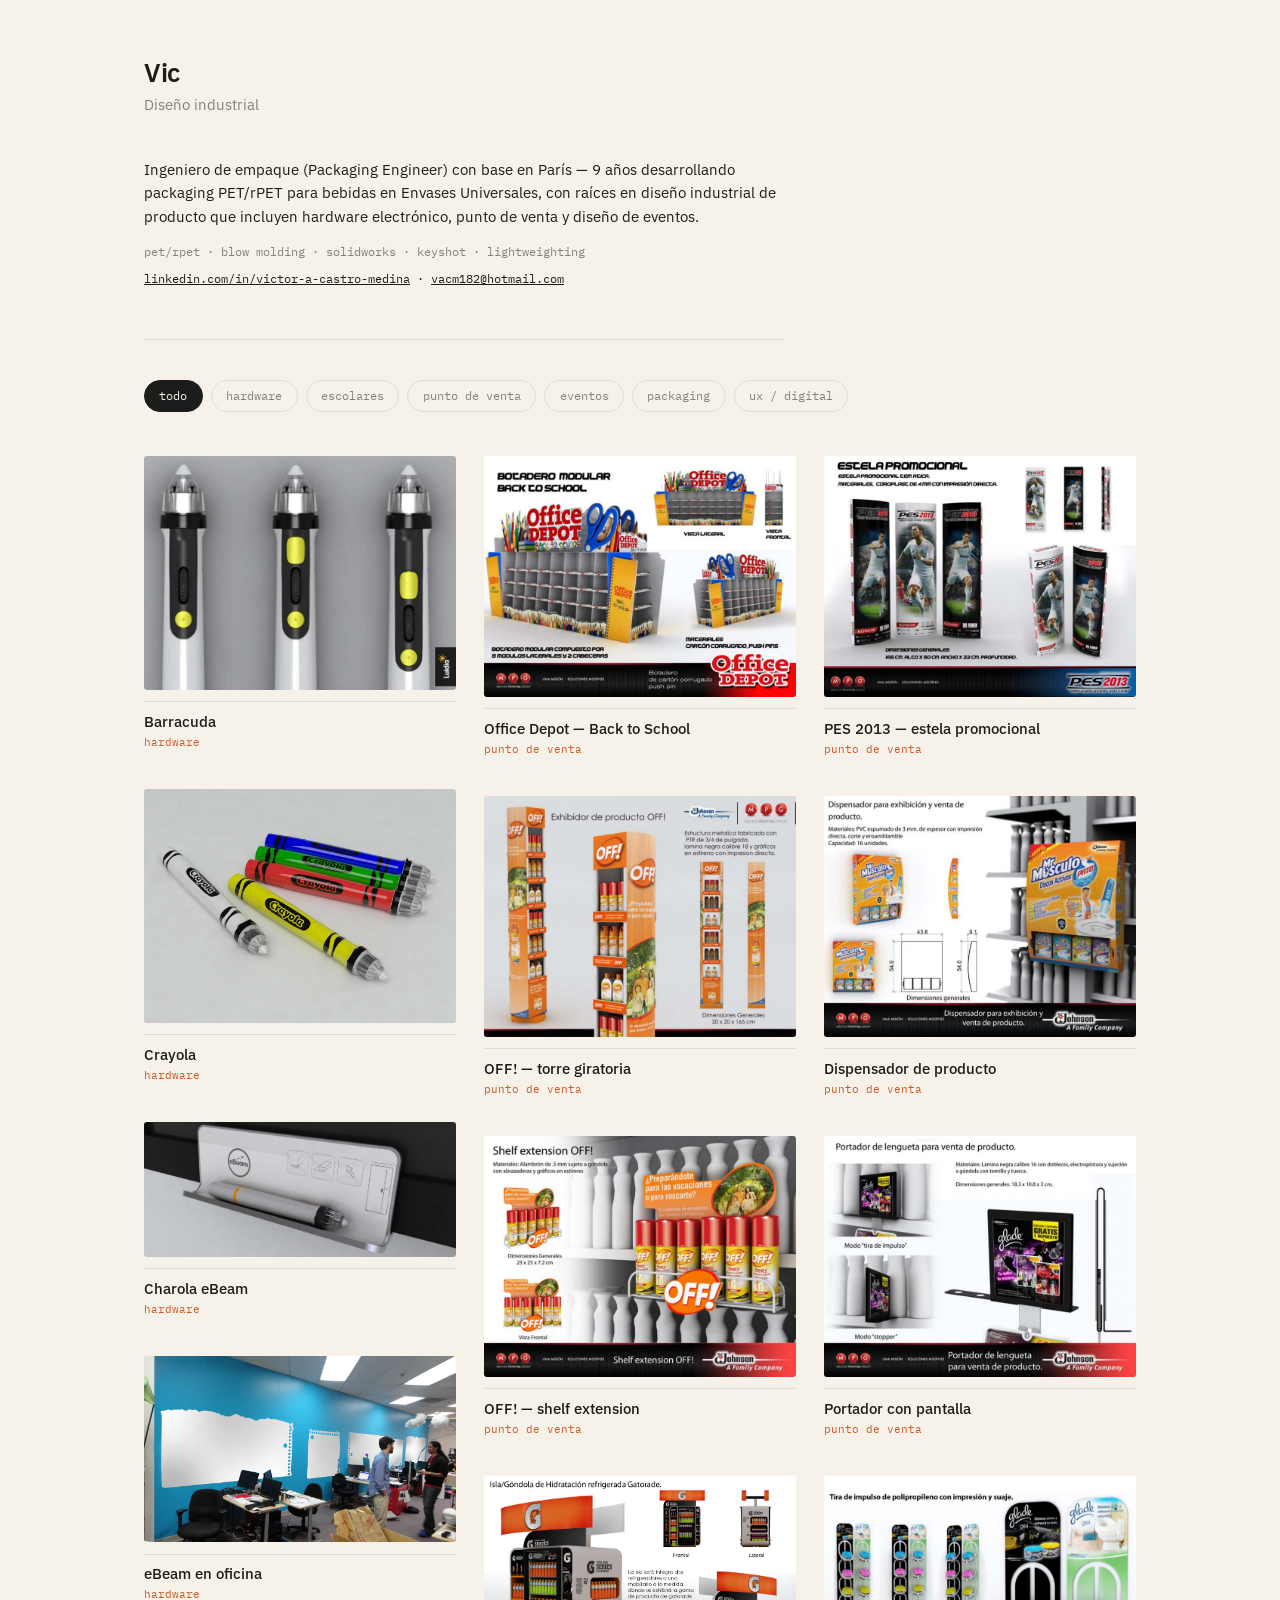
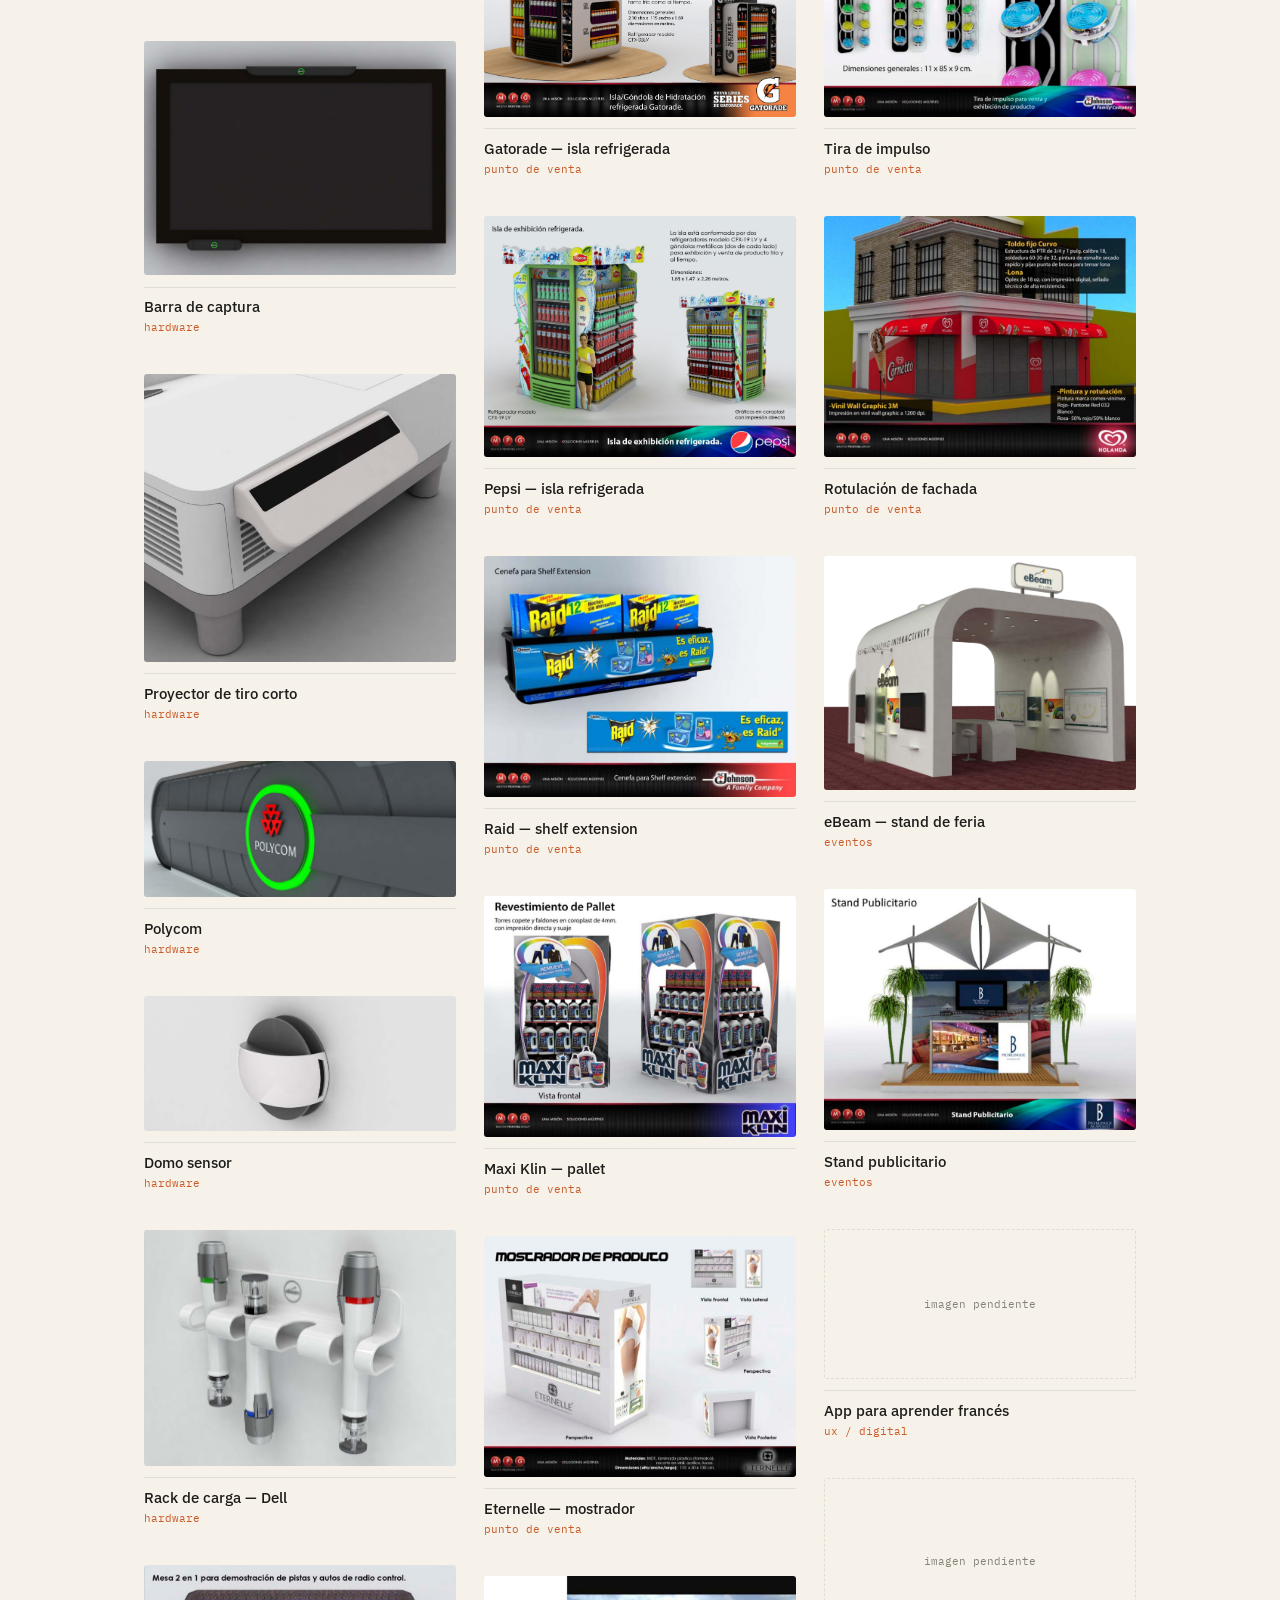
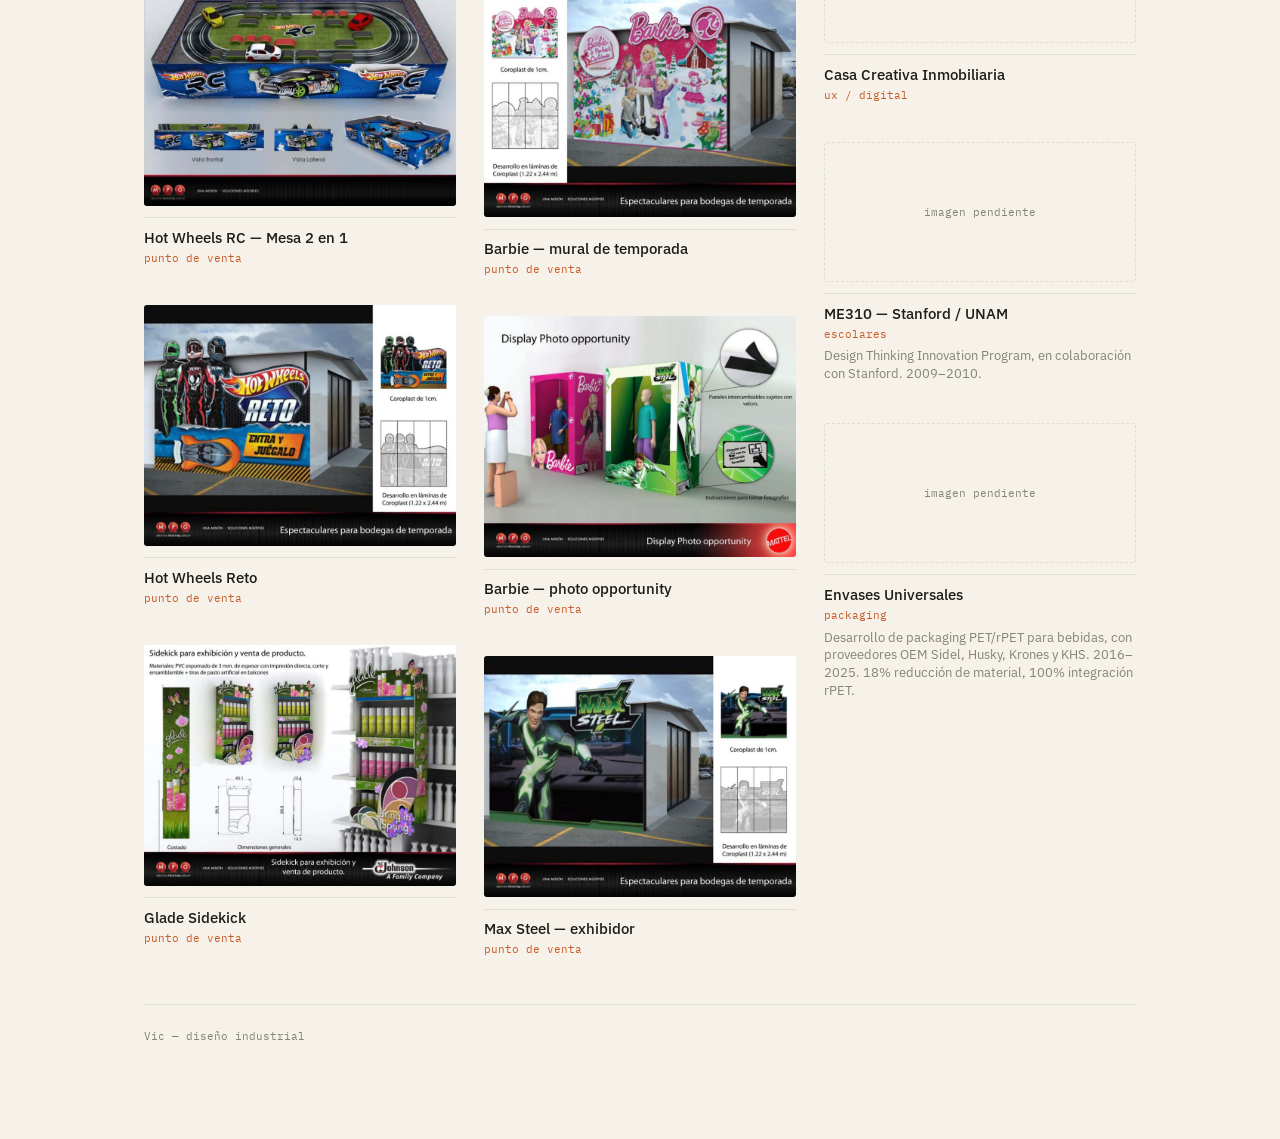
==== index.html @ 057ff0d0 "Add files via upload" ====
<!DOCTYPE html>
<html lang="es">
<head>
<meta charset="UTF-8">
<meta name="viewport" content="width=device-width, initial-scale=1.0">
<title>Vic — Diseño industrial</title>
<link rel="preconnect" href="https://fonts.googleapis.com">
<link rel="preconnect" href="https://fonts.gstatic.com" crossorigin>
<link href="https://fonts.googleapis.com/css2?family=IBM+Plex+Mono:wght@400;500&family=IBM+Plex+Sans:wght@400;500;600&display=swap" rel="stylesheet">
<style>
  :root{
    --paper:#F7F2E9;
    --ink:#1C1C1A;
    --steel:#83837A;
    --line:#DEDED4;
    --signal:#C85A28;
  }
  *{box-sizing:border-box;}
  body{
    margin:0;
    background:var(--paper);
    color:var(--ink);
    font-family:'IBM Plex Sans',-apple-system,BlinkMacSystemFont,'Segoe UI',sans-serif;
    -webkit-font-smoothing:antialiased;
  }
  .wrap{max-width:1040px;margin:0 auto;padding:3.5rem 1.5rem 6rem;}

  header{margin-bottom:2.75rem;}
  header .name{font-size:1.6rem;font-weight:600;margin:0;letter-spacing:-.01em;}
  header .role{font-size:.95rem;color:var(--steel);margin:.3rem 0 0;font-weight:400;}

  .pills{display:flex;flex-wrap:wrap;gap:.5rem;margin-bottom:2.75rem;}
  .pill{
    font-family:'IBM Plex Mono',monospace;
    font-size:.72rem;
    padding:.45rem .9rem;
    border:1px solid var(--line);
    border-radius:999px;
    background:none;
    color:var(--steel);
    cursor:pointer;
    transition:border-color .15s ease;
  }
  .pill:hover{border-color:var(--steel);}
  .pill.active{background:var(--ink);border-color:var(--ink);color:var(--paper);}

  .grid{column-count:3;column-gap:1.75rem;}
  @media (max-width:900px){.grid{column-count:2;}}
  @media (max-width:600px){.grid{column-count:1;}}

  .card{break-inside:avoid;margin-bottom:2.5rem;}
  .card img{width:100%;display:block;border-radius:3px;}

  .placeholder{
    border:1px dashed var(--line);
    border-radius:3px;
    display:flex;
    align-items:center;
    justify-content:center;
  }
  .placeholder span{font-family:'IBM Plex Mono',monospace;font-size:.68rem;color:var(--steel);}

  .caption{border-top:1px solid var(--line);margin-top:.7rem;padding-top:.55rem;}
  .caption .title{font-size:.95rem;font-weight:500;margin:0;}
  .caption .cat{font-family:'IBM Plex Mono',monospace;font-size:.68rem;color:var(--signal);margin:.25rem 0 0;}
  .caption .desc{font-size:.8rem;color:var(--steel);margin:.4rem 0 0;line-height:1.4;}

  .about{max-width:640px;margin-bottom:2.5rem;padding-bottom:2.25rem;border-bottom:1px solid var(--line);}
  .about p{font-size:.95rem;line-height:1.55;margin:0 0 .9rem;}
  .about .tags{font-family:'IBM Plex Mono',monospace;font-size:.72rem;color:var(--steel);margin:0 0 .6rem;}
  .about .contact{font-family:'IBM Plex Mono',monospace;font-size:.75rem;}
  .about .contact a{color:var(--ink);}

  .more{border:1px dashed var(--line);border-radius:3px;min-height:100px;display:flex;align-items:center;justify-content:center;}
  .more span{font-family:'IBM Plex Mono',monospace;font-size:.72rem;color:var(--steel);}

  footer{margin-top:3rem;padding-top:1.5rem;border-top:1px solid var(--line);}
  footer p{font-family:'IBM Plex Mono',monospace;font-size:.7rem;color:var(--steel);margin:0;}
  footer a{color:var(--steel);}
</style>
</head>
<body>
<div class="wrap">
  <header>
    <p class="name">Vic</p>
    <p class="role">Diseño industrial</p>
  </header>

  <div class="about">
    <p>Ingeniero de empaque (Packaging Engineer) con base en París — 9 años desarrollando packaging PET/rPET para bebidas en Envases Universales, con raíces en diseño industrial de producto que incluyen hardware electrónico, punto de venta y diseño de eventos.</p>
    <p class="tags">pet/rpet · blow molding · solidworks · keyshot · lightweighting</p>
    <p class="contact"><a href="https://www.linkedin.com/in/victor-a-castro-medina" target="_blank" rel="noopener">linkedin.com/in/victor-a-castro-medina</a> · <a href="mailto:vacm182@hotmail.com">vacm182@hotmail.com</a></p>
  </div>

  <div class="pills">
    <button class="pill active" data-cat="todo">todo</button>
    <button class="pill" data-cat="hardware">hardware</button>
    <button class="pill" data-cat="escolares">escolares</button>
    <button class="pill" data-cat="pos">punto de venta</button>
    <button class="pill" data-cat="eventos">eventos</button>
    <button class="pill" data-cat="packaging">packaging</button>
    <button class="pill" data-cat="ux">ux / digital</button>
  </div>

  <div class="grid" id="grid">
    <div class="card" data-cat="hardware">
      <img src="images/hardware-barracuda.jpg" alt="Barracuda">
      <div class="caption">
        <p class="title">Barracuda</p>
        <p class="cat">hardware</p>
      </div>
    </div>

    <div class="card" data-cat="hardware">
      <img src="images/hardware-crayola.jpg" alt="Crayola">
      <div class="caption">
        <p class="title">Crayola</p>
        <p class="cat">hardware</p>
      </div>
    </div>

    <div class="card" data-cat="hardware">
      <img src="images/hardware-tray.jpg" alt="Charola eBeam">
      <div class="caption">
        <p class="title">Charola eBeam</p>
        <p class="cat">hardware</p>
      </div>
    </div>

    <div class="card" data-cat="hardware">
      <img src="images/hardware-office-context.jpg" alt="eBeam en oficina">
      <div class="caption">
        <p class="title">eBeam en oficina</p>
        <p class="cat">hardware</p>
      </div>
    </div>

    <div class="card" data-cat="hardware">
      <img src="images/hardware-capture-bar.jpg" alt="Barra de captura">
      <div class="caption">
        <p class="title">Barra de captura</p>
        <p class="cat">hardware</p>
      </div>
    </div>

    <div class="card" data-cat="hardware">
      <img src="images/hardware-projector.jpg" alt="Proyector de tiro corto">
      <div class="caption">
        <p class="title">Proyector de tiro corto</p>
        <p class="cat">hardware</p>
      </div>
    </div>

    <div class="card" data-cat="hardware">
      <img src="images/hardware-polycom.jpg" alt="Polycom">
      <div class="caption">
        <p class="title">Polycom</p>
        <p class="cat">hardware</p>
      </div>
    </div>

    <div class="card" data-cat="hardware">
      <img src="images/hardware-dome.jpg" alt="Domo sensor">
      <div class="caption">
        <p class="title">Domo sensor</p>
        <p class="cat">hardware</p>
      </div>
    </div>

    <div class="card" data-cat="hardware">
      <img src="images/hardware-dell-rack.jpg" alt="Rack de carga — Dell">
      <div class="caption">
        <p class="title">Rack de carga — Dell</p>
        <p class="cat">hardware</p>
      </div>
    </div>

    <div class="card" data-cat="pos">
      <img src="images/pos-hotwheels.jpg" alt="Hot Wheels RC — Mesa 2 en 1">
      <div class="caption">
        <p class="title">Hot Wheels RC — Mesa 2 en 1</p>
        <p class="cat">punto de venta</p>
      </div>
    </div>

    <div class="card" data-cat="pos">
      <img src="images/pos-hotwheels-reto.jpg" alt="Hot Wheels Reto">
      <div class="caption">
        <p class="title">Hot Wheels Reto</p>
        <p class="cat">punto de venta</p>
      </div>
    </div>

    <div class="card" data-cat="pos">
      <img src="images/pos-glade.jpg" alt="Glade Sidekick">
      <div class="caption">
        <p class="title">Glade Sidekick</p>
        <p class="cat">punto de venta</p>
      </div>
    </div>

    <div class="card" data-cat="pos">
      <img src="images/pos-officedepot.jpg" alt="Office Depot — Back to School">
      <div class="caption">
        <p class="title">Office Depot — Back to School</p>
        <p class="cat">punto de venta</p>
      </div>
    </div>

    <div class="card" data-cat="pos">
      <img src="images/pos-off.jpg" alt="OFF! — torre giratoria">
      <div class="caption">
        <p class="title">OFF! — torre giratoria</p>
        <p class="cat">punto de venta</p>
      </div>
    </div>

    <div class="card" data-cat="pos">
      <img src="images/pos-off-shelf.jpg" alt="OFF! — shelf extension">
      <div class="caption">
        <p class="title">OFF! — shelf extension</p>
        <p class="cat">punto de venta</p>
      </div>
    </div>

    <div class="card" data-cat="pos">
      <img src="images/pos-gatorade.jpg" alt="Gatorade — isla refrigerada">
      <div class="caption">
        <p class="title">Gatorade — isla refrigerada</p>
        <p class="cat">punto de venta</p>
      </div>
    </div>

    <div class="card" data-cat="pos">
      <img src="images/pos-pepsi.jpg" alt="Pepsi — isla refrigerada">
      <div class="caption">
        <p class="title">Pepsi — isla refrigerada</p>
        <p class="cat">punto de venta</p>
      </div>
    </div>

    <div class="card" data-cat="pos">
      <img src="images/pos-raid.jpg" alt="Raid — shelf extension">
      <div class="caption">
        <p class="title">Raid — shelf extension</p>
        <p class="cat">punto de venta</p>
      </div>
    </div>

    <div class="card" data-cat="pos">
      <img src="images/pos-maxiklin.jpg" alt="Maxi Klin — pallet">
      <div class="caption">
        <p class="title">Maxi Klin — pallet</p>
        <p class="cat">punto de venta</p>
      </div>
    </div>

    <div class="card" data-cat="pos">
      <img src="images/pos-eternelle.jpg" alt="Eternelle — mostrador">
      <div class="caption">
        <p class="title">Eternelle — mostrador</p>
        <p class="cat">punto de venta</p>
      </div>
    </div>

    <div class="card" data-cat="pos">
      <img src="images/pos-barbie-mural.jpg" alt="Barbie — mural de temporada">
      <div class="caption">
        <p class="title">Barbie — mural de temporada</p>
        <p class="cat">punto de venta</p>
      </div>
    </div>

    <div class="card" data-cat="pos">
      <img src="images/pos-barbie-photo.jpg" alt="Barbie — photo opportunity">
      <div class="caption">
        <p class="title">Barbie — photo opportunity</p>
        <p class="cat">punto de venta</p>
      </div>
    </div>

    <div class="card" data-cat="pos">
      <img src="images/pos-maxsteel.jpg" alt="Max Steel — exhibidor">
      <div class="caption">
        <p class="title">Max Steel — exhibidor</p>
        <p class="cat">punto de venta</p>
      </div>
    </div>

    <div class="card" data-cat="pos">
      <img src="images/pos-pes2013.jpg" alt="PES 2013 — estela promocional">
      <div class="caption">
        <p class="title">PES 2013 — estela promocional</p>
        <p class="cat">punto de venta</p>
      </div>
    </div>

    <div class="card" data-cat="pos">
      <img src="images/pos-dispensador.jpg" alt="Dispensador de producto">
      <div class="caption">
        <p class="title">Dispensador de producto</p>
        <p class="cat">punto de venta</p>
      </div>
    </div>

    <div class="card" data-cat="pos">
      <img src="images/pos-tablet.jpg" alt="Portador con pantalla">
      <div class="caption">
        <p class="title">Portador con pantalla</p>
        <p class="cat">punto de venta</p>
      </div>
    </div>

    <div class="card" data-cat="pos">
      <img src="images/pos-impulso.jpg" alt="Tira de impulso">
      <div class="caption">
        <p class="title">Tira de impulso</p>
        <p class="cat">punto de venta</p>
      </div>
    </div>

    <div class="card" data-cat="pos">
      <img src="images/pos-storefront.jpg" alt="Rotulación de fachada">
      <div class="caption">
        <p class="title">Rotulación de fachada</p>
        <p class="cat">punto de venta</p>
      </div>
    </div>

    <div class="card" data-cat="eventos">
      <img src="images/eventos-ebeam.jpg" alt="eBeam — stand de feria">
      <div class="caption">
        <p class="title">eBeam — stand de feria</p>
        <p class="cat">eventos</p>
      </div>
    </div>

    <div class="card" data-cat="eventos">
      <img src="images/eventos-standpublicitario.jpg" alt="Stand publicitario">
      <div class="caption">
        <p class="title">Stand publicitario</p>
        <p class="cat">eventos</p>
      </div>
    </div>
    <div class="card" data-cat="ux">
      <div class="placeholder" style="min-height:150px;"><span>imagen pendiente</span></div>
      <div class="caption">
        <p class="title">App para aprender francés</p>
        <p class="cat">ux / digital</p>
      </div>
    </div>

    <div class="card" data-cat="ux">
      <div class="placeholder" style="min-height:165px;"><span>imagen pendiente</span></div>
      <div class="caption">
        <p class="title">Casa Creativa Inmobiliaria</p>
        <p class="cat">ux / digital</p>
      </div>
    </div>

    <div class="card" data-cat="escolares">
      <div class="placeholder" style="min-height:140px;"><span>imagen pendiente</span></div>
      <div class="caption">
        <p class="title">ME310 — Stanford / UNAM</p>
        <p class="cat">escolares</p>
        <p class="desc">Design Thinking Innovation Program, en colaboración con Stanford. 2009–2010.</p>
      </div>
    </div>

    <div class="card" data-cat="packaging">
      <div class="placeholder" style="min-height:140px;"><span>imagen pendiente</span></div>
      <div class="caption">
        <p class="title">Envases Universales</p>
        <p class="cat">packaging</p>
        <p class="desc">Desarrollo de packaging PET/rPET para bebidas, con proveedores OEM Sidel, Husky, Krones y KHS. 2016–2025. 18% reducción de material, 100% integración rPET.</p>
      </div>
    </div>

  </div>

  <footer>
    <p>Vic — diseño industrial</p>
  </footer>
</div>

<script>
document.querySelectorAll('.pill').forEach(function(p){
  p.addEventListener('click', function(){
    document.querySelectorAll('.pill').forEach(function(x){x.classList.remove('active');});
    p.classList.add('active');
    var cat = p.getAttribute('data-cat');
    document.querySelectorAll('.card').forEach(function(c){
      c.style.display = (cat === 'todo' || c.getAttribute('data-cat') === cat) ? '' : 'none';
    });
  });
});
</script>
</body>
</html>
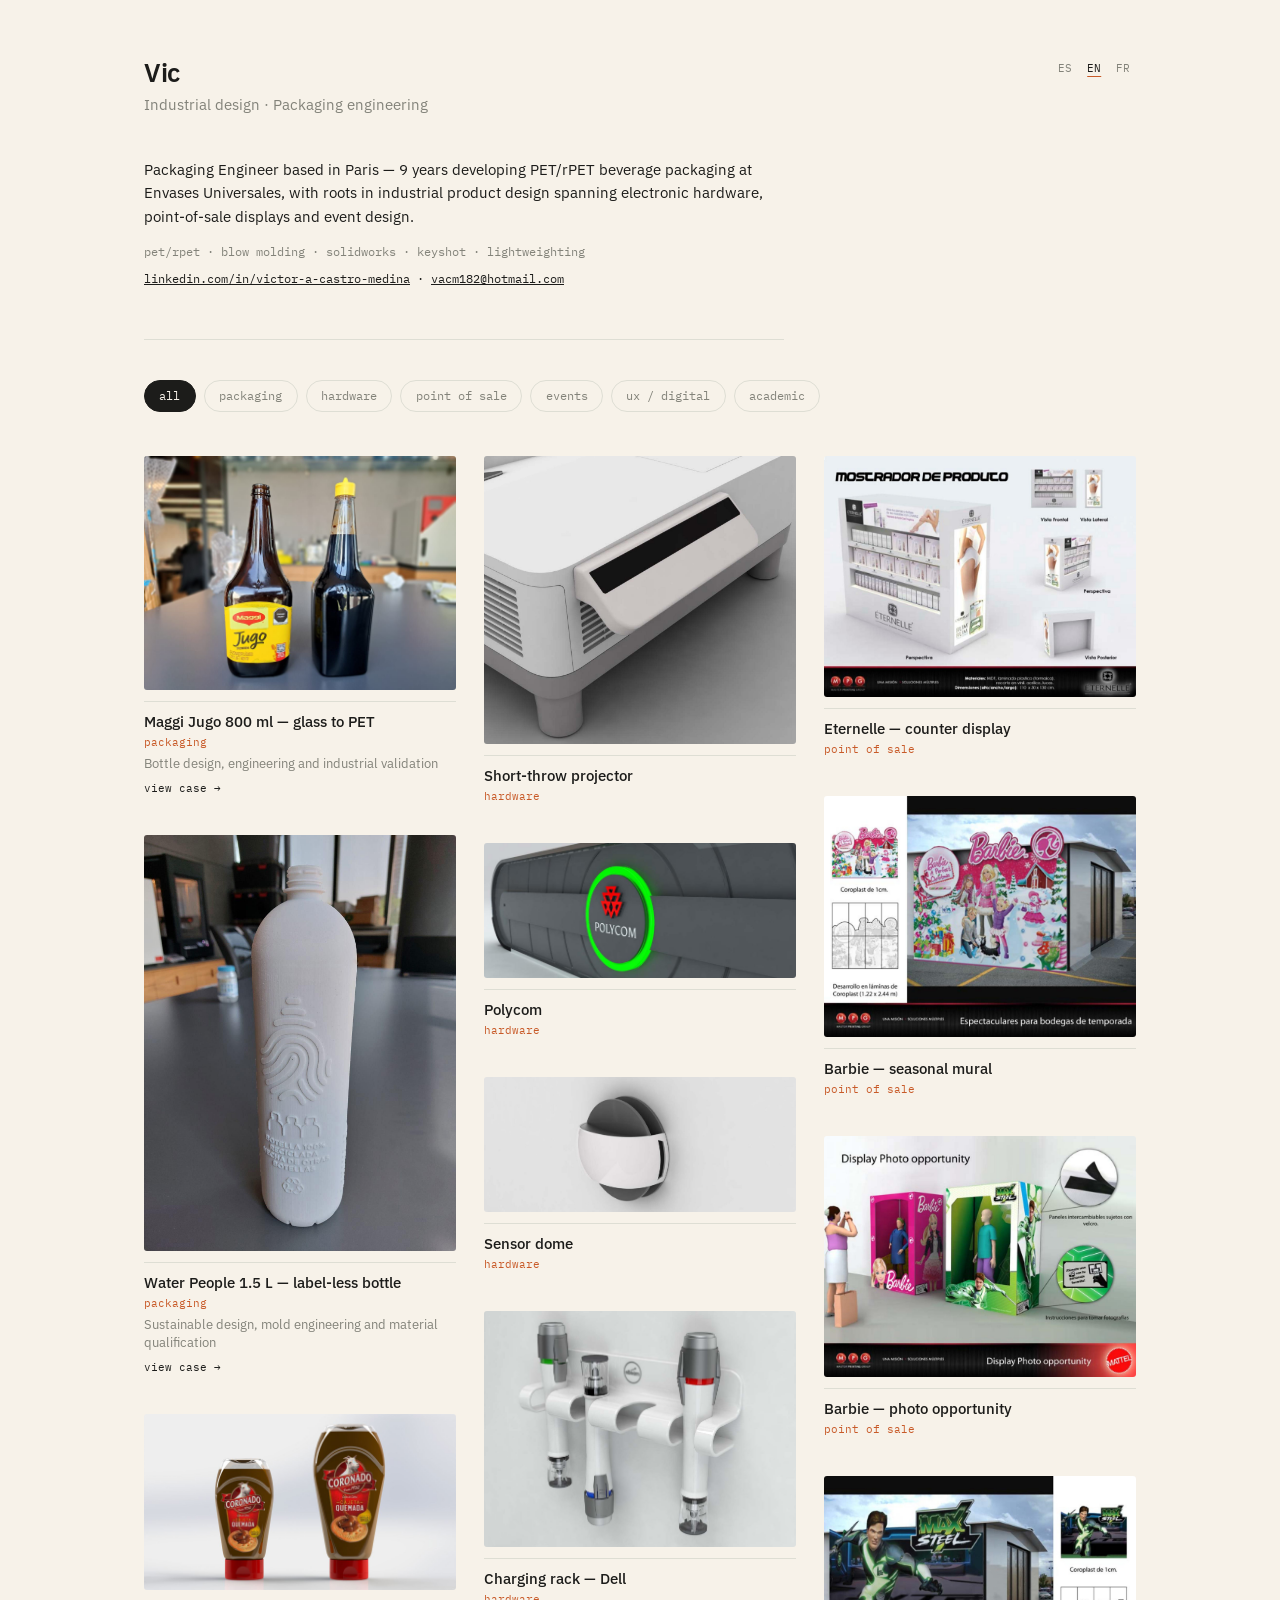
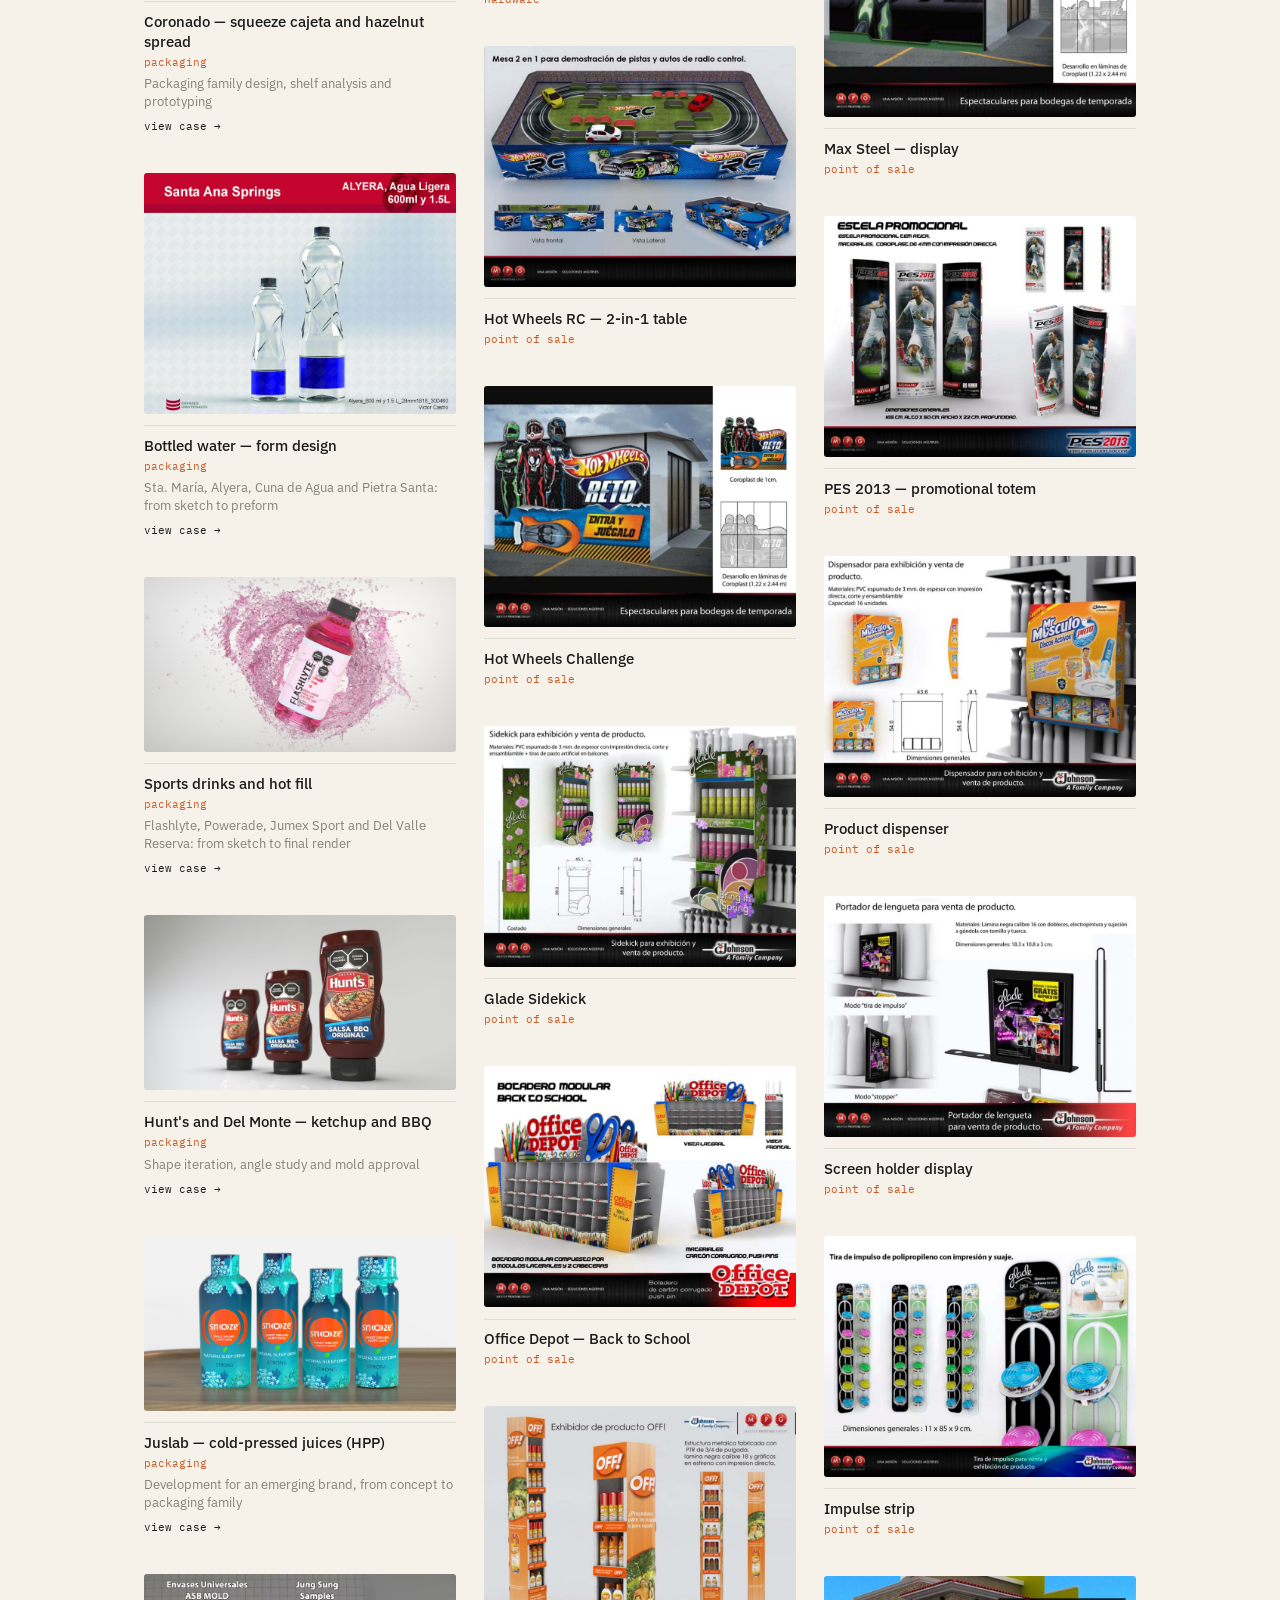
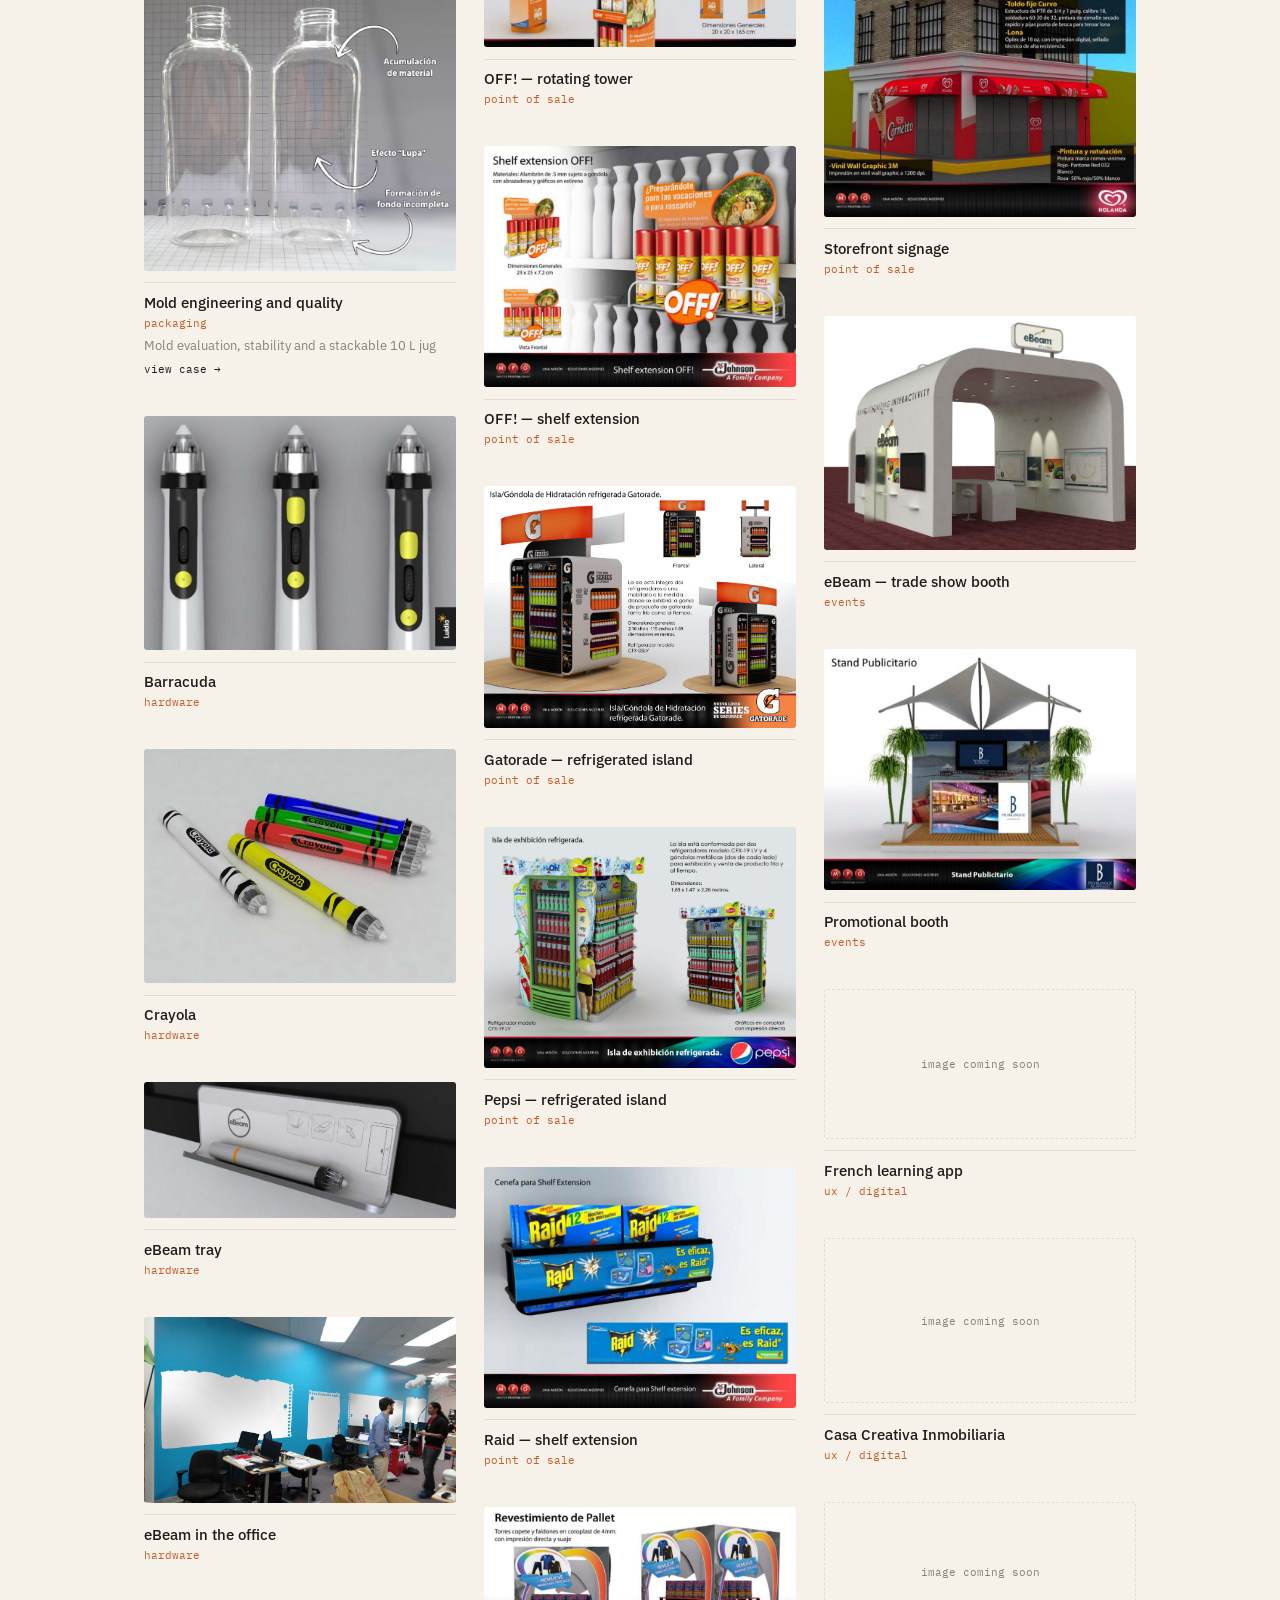
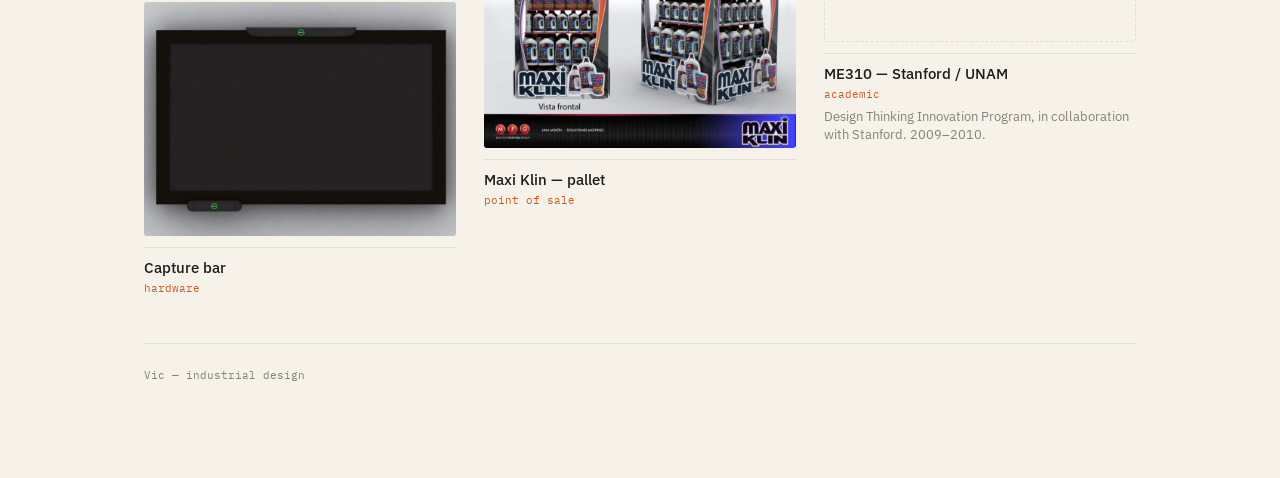
==== commit eb094ec4: "Add files via upload" ====
--- a/index.html
+++ b/index.html
@@ -3,387 +3,352 @@
 <head>
 <meta charset="UTF-8">
 <meta name="viewport" content="width=device-width, initial-scale=1.0">
-<title>Vic — Diseño industrial</title>
+<title>Vic — Industrial design · Packaging engineering</title>
+<meta name="description" content="Victor Castro Medina — Packaging Engineer & industrial designer based in Paris. PET/rPET beverage packaging, hardware and point-of-sale design.">
 <link rel="preconnect" href="https://fonts.googleapis.com">
 <link rel="preconnect" href="https://fonts.gstatic.com" crossorigin>
 <link href="https://fonts.googleapis.com/css2?family=IBM+Plex+Mono:wght@400;500&family=IBM+Plex+Sans:wght@400;500;600&display=swap" rel="stylesheet">
-<style>
-  :root{
-    --paper:#F7F2E9;
-    --ink:#1C1C1A;
-    --steel:#83837A;
-    --line:#DEDED4;
-    --signal:#C85A28;
-  }
-  *{box-sizing:border-box;}
-  body{
-    margin:0;
-    background:var(--paper);
-    color:var(--ink);
-    font-family:'IBM Plex Sans',-apple-system,BlinkMacSystemFont,'Segoe UI',sans-serif;
-    -webkit-font-smoothing:antialiased;
-  }
-  .wrap{max-width:1040px;margin:0 auto;padding:3.5rem 1.5rem 6rem;}
-
-  header{margin-bottom:2.75rem;}
-  header .name{font-size:1.6rem;font-weight:600;margin:0;letter-spacing:-.01em;}
-  header .role{font-size:.95rem;color:var(--steel);margin:.3rem 0 0;font-weight:400;}
-
-  .pills{display:flex;flex-wrap:wrap;gap:.5rem;margin-bottom:2.75rem;}
-  .pill{
-    font-family:'IBM Plex Mono',monospace;
-    font-size:.72rem;
-    padding:.45rem .9rem;
-    border:1px solid var(--line);
-    border-radius:999px;
-    background:none;
-    color:var(--steel);
-    cursor:pointer;
-    transition:border-color .15s ease;
-  }
-  .pill:hover{border-color:var(--steel);}
-  .pill.active{background:var(--ink);border-color:var(--ink);color:var(--paper);}
-
-  .grid{column-count:3;column-gap:1.75rem;}
-  @media (max-width:900px){.grid{column-count:2;}}
-  @media (max-width:600px){.grid{column-count:1;}}
-
-  .card{break-inside:avoid;margin-bottom:2.5rem;}
-  .card img{width:100%;display:block;border-radius:3px;}
-
-  .placeholder{
-    border:1px dashed var(--line);
-    border-radius:3px;
-    display:flex;
-    align-items:center;
-    justify-content:center;
-  }
-  .placeholder span{font-family:'IBM Plex Mono',monospace;font-size:.68rem;color:var(--steel);}
-
-  .caption{border-top:1px solid var(--line);margin-top:.7rem;padding-top:.55rem;}
-  .caption .title{font-size:.95rem;font-weight:500;margin:0;}
-  .caption .cat{font-family:'IBM Plex Mono',monospace;font-size:.68rem;color:var(--signal);margin:.25rem 0 0;}
-  .caption .desc{font-size:.8rem;color:var(--steel);margin:.4rem 0 0;line-height:1.4;}
-
-  .about{max-width:640px;margin-bottom:2.5rem;padding-bottom:2.25rem;border-bottom:1px solid var(--line);}
-  .about p{font-size:.95rem;line-height:1.55;margin:0 0 .9rem;}
-  .about .tags{font-family:'IBM Plex Mono',monospace;font-size:.72rem;color:var(--steel);margin:0 0 .6rem;}
-  .about .contact{font-family:'IBM Plex Mono',monospace;font-size:.75rem;}
-  .about .contact a{color:var(--ink);}
-
-  .more{border:1px dashed var(--line);border-radius:3px;min-height:100px;display:flex;align-items:center;justify-content:center;}
-  .more span{font-family:'IBM Plex Mono',monospace;font-size:.72rem;color:var(--steel);}
-
-  footer{margin-top:3rem;padding-top:1.5rem;border-top:1px solid var(--line);}
-  footer p{font-family:'IBM Plex Mono',monospace;font-size:.7rem;color:var(--steel);margin:0;}
-  footer a{color:var(--steel);}
-</style>
+<link rel="stylesheet" href="style.css">
 </head>
 <body>
 <div class="wrap">
   <header>
-    <p class="name">Vic</p>
-    <p class="role">Diseño industrial</p>
+    <div>
+      <p class="name">Vic</p>
+      <p class="role" data-t="role">Diseño industrial · Ingeniería de empaque</p>
+    </div>
+    <nav class="lang"><button data-lang="es">ES</button><button data-lang="en">EN</button><button data-lang="fr">FR</button></nav>
   </header>
 
   <div class="about">
-    <p>Ingeniero de empaque (Packaging Engineer) con base en París — 9 años desarrollando packaging PET/rPET para bebidas en Envases Universales, con raíces en diseño industrial de producto que incluyen hardware electrónico, punto de venta y diseño de eventos.</p>
+    <p data-t="bio"></p>
     <p class="tags">pet/rpet · blow molding · solidworks · keyshot · lightweighting</p>
     <p class="contact"><a href="https://www.linkedin.com/in/victor-a-castro-medina" target="_blank" rel="noopener">linkedin.com/in/victor-a-castro-medina</a> · <a href="mailto:vacm182@hotmail.com">vacm182@hotmail.com</a></p>
   </div>
 
   <div class="pills">
-    <button class="pill active" data-cat="todo">todo</button>
-    <button class="pill" data-cat="hardware">hardware</button>
-    <button class="pill" data-cat="escolares">escolares</button>
-    <button class="pill" data-cat="pos">punto de venta</button>
-    <button class="pill" data-cat="eventos">eventos</button>
-    <button class="pill" data-cat="packaging">packaging</button>
-    <button class="pill" data-cat="ux">ux / digital</button>
+    <button class="pill active" data-cat="todo" data-t="all">todo</button>
+    <button class="pill" data-cat="packaging" data-t="packaging">packaging</button>
+    <button class="pill" data-cat="hardware" data-t="hardware">hardware</button>
+    <button class="pill" data-cat="pos" data-t="pos">punto de venta</button>
+    <button class="pill" data-cat="eventos" data-t="eventos">eventos</button>
+    <button class="pill" data-cat="ux" data-t="ux">ux / digital</button>
+    <button class="pill" data-cat="escolares" data-t="escolares">escolares</button>
   </div>
 
   <div class="grid" id="grid">
-    <div class="card" data-cat="hardware">
-      <img src="images/hardware-barracuda.jpg" alt="Barracuda">
+    <a class="card case" data-cat="packaging" data-case="maggi" href="caso.html?c=maggi">
+      <img src="images/packaging/maggi-01.jpg" alt="" loading="lazy">
+      <div class="caption">
+        <p class="title"></p>
+        <p class="cat" data-t="packaging">packaging</p>
+        <p class="desc"></p>
+        <p class="more-link" data-t="see">ver caso →</p>
+      </div>
+    </a>
+    <a class="card case" data-cat="packaging" data-case="waterpeople" href="caso.html?c=waterpeople">
+      <img src="images/packaging/waterpeople-01.jpg" alt="" loading="lazy">
+      <div class="caption">
+        <p class="title"></p>
+        <p class="cat" data-t="packaging">packaging</p>
+        <p class="desc"></p>
+        <p class="more-link" data-t="see">ver caso →</p>
+      </div>
+    </a>
+    <a class="card case" data-cat="packaging" data-case="coronado" href="caso.html?c=coronado">
+      <img src="images/packaging/coronado-01.jpg" alt="" loading="lazy">
+      <div class="caption">
+        <p class="title"></p>
+        <p class="cat" data-t="packaging">packaging</p>
+        <p class="desc"></p>
+        <p class="more-link" data-t="see">ver caso →</p>
+      </div>
+    </a>
+    <a class="card case" data-cat="packaging" data-case="agua" href="caso.html?c=agua">
+      <img src="images/packaging/agua-01.jpg" alt="" loading="lazy">
+      <div class="caption">
+        <p class="title"></p>
+        <p class="cat" data-t="packaging">packaging</p>
+        <p class="desc"></p>
+        <p class="more-link" data-t="see">ver caso →</p>
+      </div>
+    </a>
+    <a class="card case" data-cat="packaging" data-case="deportivas" href="caso.html?c=deportivas">
+      <img src="images/packaging/deportivas-01.jpg" alt="" loading="lazy">
+      <div class="caption">
+        <p class="title"></p>
+        <p class="cat" data-t="packaging">packaging</p>
+        <p class="desc"></p>
+        <p class="more-link" data-t="see">ver caso →</p>
+      </div>
+    </a>
+    <a class="card case" data-cat="packaging" data-case="conagra" href="caso.html?c=conagra">
+      <img src="images/packaging/conagra-01.jpg" alt="" loading="lazy">
+      <div class="caption">
+        <p class="title"></p>
+        <p class="cat" data-t="packaging">packaging</p>
+        <p class="desc"></p>
+        <p class="more-link" data-t="see">ver caso →</p>
+      </div>
+    </a>
+    <a class="card case" data-cat="packaging" data-case="juslab" href="caso.html?c=juslab">
+      <img src="images/packaging/juslab-01.jpg" alt="" loading="lazy">
+      <div class="caption">
+        <p class="title"></p>
+        <p class="cat" data-t="packaging">packaging</p>
+        <p class="desc"></p>
+        <p class="more-link" data-t="see">ver caso →</p>
+      </div>
+    </a>
+    <a class="card case" data-cat="packaging" data-case="molde" href="caso.html?c=molde">
+      <img src="images/packaging/molde-01.jpg" alt="" loading="lazy">
+      <div class="caption">
+        <p class="title"></p>
+        <p class="cat" data-t="packaging">packaging</p>
+        <p class="desc"></p>
+        <p class="more-link" data-t="see">ver caso →</p>
+      </div>
+    </a>
+    <div class="card" data-cat="hardware">
+      <img src="images/hardware-barracuda.jpg" alt="Barracuda" loading="lazy">
       <div class="caption">
         <p class="title">Barracuda</p>
-        <p class="cat">hardware</p>
-      </div>
-    </div>
-
-    <div class="card" data-cat="hardware">
-      <img src="images/hardware-crayola.jpg" alt="Crayola">
+        <p class="cat" data-t="hardware">hardware</p>
+      </div>
+    </div>
+    <div class="card" data-cat="hardware">
+      <img src="images/hardware-crayola.jpg" alt="Crayola" loading="lazy">
       <div class="caption">
         <p class="title">Crayola</p>
-        <p class="cat">hardware</p>
-      </div>
-    </div>
-
-    <div class="card" data-cat="hardware">
-      <img src="images/hardware-tray.jpg" alt="Charola eBeam">
-      <div class="caption">
-        <p class="title">Charola eBeam</p>
-        <p class="cat">hardware</p>
-      </div>
-    </div>
-
-    <div class="card" data-cat="hardware">
-      <img src="images/hardware-office-context.jpg" alt="eBeam en oficina">
-      <div class="caption">
-        <p class="title">eBeam en oficina</p>
-        <p class="cat">hardware</p>
-      </div>
-    </div>
-
-    <div class="card" data-cat="hardware">
-      <img src="images/hardware-capture-bar.jpg" alt="Barra de captura">
-      <div class="caption">
-        <p class="title">Barra de captura</p>
-        <p class="cat">hardware</p>
-      </div>
-    </div>
-
-    <div class="card" data-cat="hardware">
-      <img src="images/hardware-projector.jpg" alt="Proyector de tiro corto">
-      <div class="caption">
-        <p class="title">Proyector de tiro corto</p>
-        <p class="cat">hardware</p>
-      </div>
-    </div>
-
-    <div class="card" data-cat="hardware">
-      <img src="images/hardware-polycom.jpg" alt="Polycom">
+        <p class="cat" data-t="hardware">hardware</p>
+      </div>
+    </div>
+    <div class="card" data-cat="hardware">
+      <img src="images/hardware-tray.jpg" alt="Charola eBeam" loading="lazy">
+      <div class="caption">
+        <p class="title" data-t="t-tray">Charola eBeam</p>
+        <p class="cat" data-t="hardware">hardware</p>
+      </div>
+    </div>
+    <div class="card" data-cat="hardware">
+      <img src="images/hardware-office-context.jpg" alt="eBeam en oficina" loading="lazy">
+      <div class="caption">
+        <p class="title" data-t="t-office">eBeam en oficina</p>
+        <p class="cat" data-t="hardware">hardware</p>
+      </div>
+    </div>
+    <div class="card" data-cat="hardware">
+      <img src="images/hardware-capture-bar.jpg" alt="Barra de captura" loading="lazy">
+      <div class="caption">
+        <p class="title" data-t="t-capture">Barra de captura</p>
+        <p class="cat" data-t="hardware">hardware</p>
+      </div>
+    </div>
+    <div class="card" data-cat="hardware">
+      <img src="images/hardware-projector.jpg" alt="Proyector de tiro corto" loading="lazy">
+      <div class="caption">
+        <p class="title" data-t="t-projector">Proyector de tiro corto</p>
+        <p class="cat" data-t="hardware">hardware</p>
+      </div>
+    </div>
+    <div class="card" data-cat="hardware">
+      <img src="images/hardware-polycom.jpg" alt="Polycom" loading="lazy">
       <div class="caption">
         <p class="title">Polycom</p>
-        <p class="cat">hardware</p>
-      </div>
-    </div>
-
-    <div class="card" data-cat="hardware">
-      <img src="images/hardware-dome.jpg" alt="Domo sensor">
-      <div class="caption">
-        <p class="title">Domo sensor</p>
-        <p class="cat">hardware</p>
-      </div>
-    </div>
-
-    <div class="card" data-cat="hardware">
-      <img src="images/hardware-dell-rack.jpg" alt="Rack de carga — Dell">
-      <div class="caption">
-        <p class="title">Rack de carga — Dell</p>
-        <p class="cat">hardware</p>
-      </div>
-    </div>
-
-    <div class="card" data-cat="pos">
-      <img src="images/pos-hotwheels.jpg" alt="Hot Wheels RC — Mesa 2 en 1">
-      <div class="caption">
-        <p class="title">Hot Wheels RC — Mesa 2 en 1</p>
-        <p class="cat">punto de venta</p>
-      </div>
-    </div>
-
-    <div class="card" data-cat="pos">
-      <img src="images/pos-hotwheels-reto.jpg" alt="Hot Wheels Reto">
-      <div class="caption">
-        <p class="title">Hot Wheels Reto</p>
-        <p class="cat">punto de venta</p>
-      </div>
-    </div>
-
-    <div class="card" data-cat="pos">
-      <img src="images/pos-glade.jpg" alt="Glade Sidekick">
+        <p class="cat" data-t="hardware">hardware</p>
+      </div>
+    </div>
+    <div class="card" data-cat="hardware">
+      <img src="images/hardware-dome.jpg" alt="Domo sensor" loading="lazy">
+      <div class="caption">
+        <p class="title" data-t="t-dome">Domo sensor</p>
+        <p class="cat" data-t="hardware">hardware</p>
+      </div>
+    </div>
+    <div class="card" data-cat="hardware">
+      <img src="images/hardware-dell-rack.jpg" alt="Rack de carga — Dell" loading="lazy">
+      <div class="caption">
+        <p class="title" data-t="t-dell">Rack de carga — Dell</p>
+        <p class="cat" data-t="hardware">hardware</p>
+      </div>
+    </div>
+    <div class="card" data-cat="pos">
+      <img src="images/pos-hotwheels.jpg" alt="Hot Wheels RC — Mesa 2 en 1" loading="lazy">
+      <div class="caption">
+        <p class="title" data-t="t-hw1">Hot Wheels RC — Mesa 2 en 1</p>
+        <p class="cat" data-t="pos">pos</p>
+      </div>
+    </div>
+    <div class="card" data-cat="pos">
+      <img src="images/pos-hotwheels-reto.jpg" alt="Hot Wheels Reto" loading="lazy">
+      <div class="caption">
+        <p class="title" data-t="t-hw2">Hot Wheels Reto</p>
+        <p class="cat" data-t="pos">pos</p>
+      </div>
+    </div>
+    <div class="card" data-cat="pos">
+      <img src="images/pos-glade.jpg" alt="Glade Sidekick" loading="lazy">
       <div class="caption">
         <p class="title">Glade Sidekick</p>
-        <p class="cat">punto de venta</p>
-      </div>
-    </div>
-
-    <div class="card" data-cat="pos">
-      <img src="images/pos-officedepot.jpg" alt="Office Depot — Back to School">
+        <p class="cat" data-t="pos">pos</p>
+      </div>
+    </div>
+    <div class="card" data-cat="pos">
+      <img src="images/pos-officedepot.jpg" alt="Office Depot — Back to School" loading="lazy">
       <div class="caption">
         <p class="title">Office Depot — Back to School</p>
-        <p class="cat">punto de venta</p>
-      </div>
-    </div>
-
-    <div class="card" data-cat="pos">
-      <img src="images/pos-off.jpg" alt="OFF! — torre giratoria">
-      <div class="caption">
-        <p class="title">OFF! — torre giratoria</p>
-        <p class="cat">punto de venta</p>
-      </div>
-    </div>
-
-    <div class="card" data-cat="pos">
-      <img src="images/pos-off-shelf.jpg" alt="OFF! — shelf extension">
+        <p class="cat" data-t="pos">pos</p>
+      </div>
+    </div>
+    <div class="card" data-cat="pos">
+      <img src="images/pos-off.jpg" alt="OFF! — torre giratoria" loading="lazy">
+      <div class="caption">
+        <p class="title" data-t="t-off">OFF! — torre giratoria</p>
+        <p class="cat" data-t="pos">pos</p>
+      </div>
+    </div>
+    <div class="card" data-cat="pos">
+      <img src="images/pos-off-shelf.jpg" alt="OFF! — shelf extension" loading="lazy">
       <div class="caption">
         <p class="title">OFF! — shelf extension</p>
-        <p class="cat">punto de venta</p>
-      </div>
-    </div>
-
-    <div class="card" data-cat="pos">
-      <img src="images/pos-gatorade.jpg" alt="Gatorade — isla refrigerada">
-      <div class="caption">
-        <p class="title">Gatorade — isla refrigerada</p>
-        <p class="cat">punto de venta</p>
-      </div>
-    </div>
-
-    <div class="card" data-cat="pos">
-      <img src="images/pos-pepsi.jpg" alt="Pepsi — isla refrigerada">
-      <div class="caption">
-        <p class="title">Pepsi — isla refrigerada</p>
-        <p class="cat">punto de venta</p>
-      </div>
-    </div>
-
-    <div class="card" data-cat="pos">
-      <img src="images/pos-raid.jpg" alt="Raid — shelf extension">
+        <p class="cat" data-t="pos">pos</p>
+      </div>
+    </div>
+    <div class="card" data-cat="pos">
+      <img src="images/pos-gatorade.jpg" alt="Gatorade — isla refrigerada" loading="lazy">
+      <div class="caption">
+        <p class="title" data-t="t-gatorade">Gatorade — isla refrigerada</p>
+        <p class="cat" data-t="pos">pos</p>
+      </div>
+    </div>
+    <div class="card" data-cat="pos">
+      <img src="images/pos-pepsi.jpg" alt="Pepsi — isla refrigerada" loading="lazy">
+      <div class="caption">
+        <p class="title" data-t="t-pepsi">Pepsi — isla refrigerada</p>
+        <p class="cat" data-t="pos">pos</p>
+      </div>
+    </div>
+    <div class="card" data-cat="pos">
+      <img src="images/pos-raid.jpg" alt="Raid — shelf extension" loading="lazy">
       <div class="caption">
         <p class="title">Raid — shelf extension</p>
-        <p class="cat">punto de venta</p>
-      </div>
-    </div>
-
-    <div class="card" data-cat="pos">
-      <img src="images/pos-maxiklin.jpg" alt="Maxi Klin — pallet">
+        <p class="cat" data-t="pos">pos</p>
+      </div>
+    </div>
+    <div class="card" data-cat="pos">
+      <img src="images/pos-maxiklin.jpg" alt="Maxi Klin — pallet" loading="lazy">
       <div class="caption">
         <p class="title">Maxi Klin — pallet</p>
-        <p class="cat">punto de venta</p>
-      </div>
-    </div>
-
-    <div class="card" data-cat="pos">
-      <img src="images/pos-eternelle.jpg" alt="Eternelle — mostrador">
-      <div class="caption">
-        <p class="title">Eternelle — mostrador</p>
-        <p class="cat">punto de venta</p>
-      </div>
-    </div>
-
-    <div class="card" data-cat="pos">
-      <img src="images/pos-barbie-mural.jpg" alt="Barbie — mural de temporada">
-      <div class="caption">
-        <p class="title">Barbie — mural de temporada</p>
-        <p class="cat">punto de venta</p>
-      </div>
-    </div>
-
-    <div class="card" data-cat="pos">
-      <img src="images/pos-barbie-photo.jpg" alt="Barbie — photo opportunity">
+        <p class="cat" data-t="pos">pos</p>
+      </div>
+    </div>
+    <div class="card" data-cat="pos">
+      <img src="images/pos-eternelle.jpg" alt="Eternelle — mostrador" loading="lazy">
+      <div class="caption">
+        <p class="title" data-t="t-eternelle">Eternelle — mostrador</p>
+        <p class="cat" data-t="pos">pos</p>
+      </div>
+    </div>
+    <div class="card" data-cat="pos">
+      <img src="images/pos-barbie-mural.jpg" alt="Barbie — mural de temporada" loading="lazy">
+      <div class="caption">
+        <p class="title" data-t="t-barbie1">Barbie — mural de temporada</p>
+        <p class="cat" data-t="pos">pos</p>
+      </div>
+    </div>
+    <div class="card" data-cat="pos">
+      <img src="images/pos-barbie-photo.jpg" alt="Barbie — photo opportunity" loading="lazy">
       <div class="caption">
         <p class="title">Barbie — photo opportunity</p>
-        <p class="cat">punto de venta</p>
-      </div>
-    </div>
-
-    <div class="card" data-cat="pos">
-      <img src="images/pos-maxsteel.jpg" alt="Max Steel — exhibidor">
-      <div class="caption">
-        <p class="title">Max Steel — exhibidor</p>
-        <p class="cat">punto de venta</p>
-      </div>
-    </div>
-
-    <div class="card" data-cat="pos">
-      <img src="images/pos-pes2013.jpg" alt="PES 2013 — estela promocional">
-      <div class="caption">
-        <p class="title">PES 2013 — estela promocional</p>
-        <p class="cat">punto de venta</p>
-      </div>
-    </div>
-
-    <div class="card" data-cat="pos">
-      <img src="images/pos-dispensador.jpg" alt="Dispensador de producto">
-      <div class="caption">
-        <p class="title">Dispensador de producto</p>
-        <p class="cat">punto de venta</p>
-      </div>
-    </div>
-
-    <div class="card" data-cat="pos">
-      <img src="images/pos-tablet.jpg" alt="Portador con pantalla">
-      <div class="caption">
-        <p class="title">Portador con pantalla</p>
-        <p class="cat">punto de venta</p>
-      </div>
-    </div>
-
-    <div class="card" data-cat="pos">
-      <img src="images/pos-impulso.jpg" alt="Tira de impulso">
-      <div class="caption">
-        <p class="title">Tira de impulso</p>
-        <p class="cat">punto de venta</p>
-      </div>
-    </div>
-
-    <div class="card" data-cat="pos">
-      <img src="images/pos-storefront.jpg" alt="Rotulación de fachada">
-      <div class="caption">
-        <p class="title">Rotulación de fachada</p>
-        <p class="cat">punto de venta</p>
-      </div>
-    </div>
-
+        <p class="cat" data-t="pos">pos</p>
+      </div>
+    </div>
+    <div class="card" data-cat="pos">
+      <img src="images/pos-maxsteel.jpg" alt="Max Steel — exhibidor" loading="lazy">
+      <div class="caption">
+        <p class="title" data-t="t-max">Max Steel — exhibidor</p>
+        <p class="cat" data-t="pos">pos</p>
+      </div>
+    </div>
+    <div class="card" data-cat="pos">
+      <img src="images/pos-pes2013.jpg" alt="PES 2013 — estela promocional" loading="lazy">
+      <div class="caption">
+        <p class="title" data-t="t-pes">PES 2013 — estela promocional</p>
+        <p class="cat" data-t="pos">pos</p>
+      </div>
+    </div>
+    <div class="card" data-cat="pos">
+      <img src="images/pos-dispensador.jpg" alt="Dispensador de producto" loading="lazy">
+      <div class="caption">
+        <p class="title" data-t="t-disp">Dispensador de producto</p>
+        <p class="cat" data-t="pos">pos</p>
+      </div>
+    </div>
+    <div class="card" data-cat="pos">
+      <img src="images/pos-tablet.jpg" alt="Portador con pantalla" loading="lazy">
+      <div class="caption">
+        <p class="title" data-t="t-tablet">Portador con pantalla</p>
+        <p class="cat" data-t="pos">pos</p>
+      </div>
+    </div>
+    <div class="card" data-cat="pos">
+      <img src="images/pos-impulso.jpg" alt="Tira de impulso" loading="lazy">
+      <div class="caption">
+        <p class="title" data-t="t-impulso">Tira de impulso</p>
+        <p class="cat" data-t="pos">pos</p>
+      </div>
+    </div>
+    <div class="card" data-cat="pos">
+      <img src="images/pos-storefront.jpg" alt="Rotulación de fachada" loading="lazy">
+      <div class="caption">
+        <p class="title" data-t="t-facade">Rotulación de fachada</p>
+        <p class="cat" data-t="pos">pos</p>
+      </div>
+    </div>
     <div class="card" data-cat="eventos">
-      <img src="images/eventos-ebeam.jpg" alt="eBeam — stand de feria">
-      <div class="caption">
-        <p class="title">eBeam — stand de feria</p>
-        <p class="cat">eventos</p>
-      </div>
-    </div>
-
+      <img src="images/eventos-ebeam.jpg" alt="eBeam — stand de feria" loading="lazy">
+      <div class="caption">
+        <p class="title" data-t="t-ebeamstand">eBeam — stand de feria</p>
+        <p class="cat" data-t="eventos">eventos</p>
+      </div>
+    </div>
     <div class="card" data-cat="eventos">
-      <img src="images/eventos-standpublicitario.jpg" alt="Stand publicitario">
-      <div class="caption">
-        <p class="title">Stand publicitario</p>
-        <p class="cat">eventos</p>
+      <img src="images/eventos-standpublicitario.jpg" alt="Stand publicitario" loading="lazy">
+      <div class="caption">
+        <p class="title" data-t="t-stand">Stand publicitario</p>
+        <p class="cat" data-t="eventos">eventos</p>
       </div>
     </div>
     <div class="card" data-cat="ux">
-      <div class="placeholder" style="min-height:150px;"><span>imagen pendiente</span></div>
-      <div class="caption">
-        <p class="title">App para aprender francés</p>
-        <p class="cat">ux / digital</p>
-      </div>
-    </div>
-
+      <div class="placeholder" style="min-height:150px;"><span data-t="pending">imagen pendiente</span></div>
+      <div class="caption"><p class="title" data-t="t-french">App para aprender francés</p><p class="cat" data-t="ux">ux / digital</p></div>
+    </div>
     <div class="card" data-cat="ux">
-      <div class="placeholder" style="min-height:165px;"><span>imagen pendiente</span></div>
-      <div class="caption">
-        <p class="title">Casa Creativa Inmobiliaria</p>
-        <p class="cat">ux / digital</p>
-      </div>
-    </div>
-
+      <div class="placeholder" style="min-height:165px;"><span data-t="pending">imagen pendiente</span></div>
+      <div class="caption"><p class="title">Casa Creativa Inmobiliaria</p><p class="cat" data-t="ux">ux / digital</p></div>
+    </div>
     <div class="card" data-cat="escolares">
-      <div class="placeholder" style="min-height:140px;"><span>imagen pendiente</span></div>
-      <div class="caption">
-        <p class="title">ME310 — Stanford / UNAM</p>
-        <p class="cat">escolares</p>
-        <p class="desc">Design Thinking Innovation Program, en colaboración con Stanford. 2009–2010.</p>
-      </div>
-    </div>
-
-    <div class="card" data-cat="packaging">
-      <div class="placeholder" style="min-height:140px;"><span>imagen pendiente</span></div>
-      <div class="caption">
-        <p class="title">Envases Universales</p>
-        <p class="cat">packaging</p>
-        <p class="desc">Desarrollo de packaging PET/rPET para bebidas, con proveedores OEM Sidel, Husky, Krones y KHS. 2016–2025. 18% reducción de material, 100% integración rPET.</p>
-      </div>
-    </div>
-
+      <div class="placeholder" style="min-height:140px;"><span data-t="pending">imagen pendiente</span></div>
+      <div class="caption"><p class="title">ME310 — Stanford / UNAM</p><p class="cat" data-t="escolares">escolares</p><p class="desc" data-t="d-me310">Design Thinking Innovation Program, en colaboración con Stanford. 2009–2010.</p></div>
+    </div>
   </div>
 
-  <footer>
-    <p>Vic — diseño industrial</p>
-  </footer>
+  <footer><p data-t="footer">Vic — diseño industrial</p></footer>
 </div>
 
+<script src="i18n.js"></script>
+<script src="cases.js"></script>
 <script>
+var CMAP = {}; CASES.forEach(function(c){ CMAP[c.slug] = c; });
+window.onLang = function(l){
+  document.querySelectorAll('.card.case').forEach(function(el){
+    var c = CMAP[el.getAttribute('data-case')];
+    el.querySelector('.title').textContent = c[l].title;
+    el.querySelector('.desc').textContent = c[l].sub;
+    el.querySelector('img').alt = c[l].title;
+    el.href = 'caso.html?c=' + c.slug + '&lang=' + l;
+  });
+};
 document.querySelectorAll('.pill').forEach(function(p){
   p.addEventListener('click', function(){
     document.querySelectorAll('.pill').forEach(function(x){x.classList.remove('active');});
--- a/style.css
+++ b/style.css
@@ -0,0 +1,102 @@
+:root{
+  --paper:#F7F2E9;
+  --ink:#1C1C1A;
+  --steel:#83837A;
+  --line:#DEDED4;
+  --signal:#C85A28;
+}
+*{box-sizing:border-box;}
+body{
+  margin:0;
+  background:var(--paper);
+  color:var(--ink);
+  font-family:'IBM Plex Sans',-apple-system,BlinkMacSystemFont,'Segoe UI',sans-serif;
+  -webkit-font-smoothing:antialiased;
+}
+a{color:inherit;}
+.wrap{max-width:1040px;margin:0 auto;padding:3.5rem 1.5rem 6rem;}
+
+header{margin-bottom:2.75rem;display:flex;justify-content:space-between;align-items:flex-start;gap:1rem;}
+header .name{font-size:1.6rem;font-weight:600;margin:0;letter-spacing:-.01em;}
+header .role{font-size:.95rem;color:var(--steel);margin:.3rem 0 0;font-weight:400;}
+header .home{text-decoration:none;}
+
+.lang{display:flex;gap:.25rem;font-family:'IBM Plex Mono',monospace;}
+.lang button{
+  font-family:inherit;font-size:.7rem;background:none;border:none;
+  color:var(--steel);cursor:pointer;padding:.3rem .35rem;
+}
+.lang button.active{color:var(--ink);text-decoration:underline;text-decoration-color:var(--signal);text-underline-offset:4px;}
+
+.pills{display:flex;flex-wrap:wrap;gap:.5rem;margin-bottom:2.75rem;}
+.pill{
+  font-family:'IBM Plex Mono',monospace;
+  font-size:.72rem;
+  padding:.45rem .9rem;
+  border:1px solid var(--line);
+  border-radius:999px;
+  background:none;
+  color:var(--steel);
+  cursor:pointer;
+  transition:border-color .15s ease;
+}
+.pill:hover{border-color:var(--steel);}
+.pill.active{background:var(--ink);border-color:var(--ink);color:var(--paper);}
+
+.grid{column-count:3;column-gap:1.75rem;}
+@media (max-width:900px){.grid{column-count:2;}}
+@media (max-width:600px){.grid{column-count:1;}}
+
+.card{break-inside:avoid;margin-bottom:2.5rem;display:block;text-decoration:none;}
+.card img{width:100%;display:block;border-radius:3px;}
+a.card:hover img{outline:1px solid var(--signal);outline-offset:3px;}
+a.card .more-link{font-family:'IBM Plex Mono',monospace;font-size:.68rem;color:var(--ink);margin:.5rem 0 0;}
+a.card:hover .more-link{color:var(--signal);}
+
+.placeholder{
+  border:1px dashed var(--line);
+  border-radius:3px;
+  display:flex;
+  align-items:center;
+  justify-content:center;
+}
+.placeholder span{font-family:'IBM Plex Mono',monospace;font-size:.68rem;color:var(--steel);}
+
+.caption{border-top:1px solid var(--line);margin-top:.7rem;padding-top:.55rem;}
+.caption .title{font-size:.95rem;font-weight:500;margin:0;}
+.caption .cat{font-family:'IBM Plex Mono',monospace;font-size:.68rem;color:var(--signal);margin:.25rem 0 0;}
+.caption .desc{font-size:.8rem;color:var(--steel);margin:.4rem 0 0;line-height:1.4;}
+
+.about{max-width:640px;margin-bottom:2.5rem;padding-bottom:2.25rem;border-bottom:1px solid var(--line);}
+.about p{font-size:.95rem;line-height:1.55;margin:0 0 .9rem;}
+.about .tags{font-family:'IBM Plex Mono',monospace;font-size:.72rem;color:var(--steel);margin:0 0 .6rem;}
+.about .contact{font-family:'IBM Plex Mono',monospace;font-size:.75rem;}
+.about .contact a{color:var(--ink);}
+
+footer{margin-top:3rem;padding-top:1.5rem;border-top:1px solid var(--line);}
+footer p{font-family:'IBM Plex Mono',monospace;font-size:.7rem;color:var(--steel);margin:0;}
+footer a{color:var(--steel);}
+
+/* ---------- página de caso ---------- */
+.back{font-family:'IBM Plex Mono',monospace;font-size:.72rem;color:var(--steel);text-decoration:none;}
+.back:hover{color:var(--signal);}
+.case-head{margin:2rem 0 2.25rem;max-width:760px;}
+.case-head .brand{font-family:'IBM Plex Mono',monospace;font-size:.72rem;color:var(--signal);margin:0 0 .6rem;}
+.case-head h1{font-size:2rem;font-weight:600;letter-spacing:-.015em;line-height:1.15;margin:0;}
+.case-head .sub{font-size:1rem;color:var(--steel);margin:.6rem 0 0;line-height:1.45;}
+.hero{width:100%;max-height:78vh;object-fit:contain;display:block;border-radius:3px;margin-bottom:2.5rem;}
+.meta{display:flex;flex-wrap:wrap;gap:.4rem 2.5rem;border-top:1px solid var(--line);border-bottom:1px solid var(--line);padding:.8rem 0;margin-bottom:2.5rem;}
+.meta div{font-size:.85rem;}
+.meta span{display:block;font-family:'IBM Plex Mono',monospace;font-size:.66rem;color:var(--steel);margin-bottom:.15rem;}
+.block{display:grid;grid-template-columns:160px 1fr;gap:1.5rem;padding:1.4rem 0;border-bottom:1px solid var(--line);}
+.block h2{font-family:'IBM Plex Mono',monospace;font-size:.75rem;font-weight:500;color:var(--signal);margin:.2rem 0 0;text-transform:uppercase;letter-spacing:.04em;}
+.block p{font-size:1rem;line-height:1.6;margin:0;max-width:680px;}
+@media (max-width:600px){.block{grid-template-columns:1fr;gap:.5rem;}.case-head h1{font-size:1.6rem;}}
+.gallery{column-count:2;column-gap:1.5rem;margin-top:3rem;}
+@media (max-width:600px){.gallery{column-count:1;}}
+.gallery a{display:block;break-inside:avoid;margin-bottom:1.5rem;}
+.gallery img{width:100%;display:block;border-radius:3px;}
+.case-nav{display:flex;justify-content:space-between;margin-top:3rem;padding-top:1.5rem;border-top:1px solid var(--line);font-family:'IBM Plex Mono',monospace;font-size:.75rem;}
+.case-nav a{text-decoration:none;color:var(--ink);max-width:45%;}
+.case-nav a:hover{color:var(--signal);}
+.case-nav small{display:block;color:var(--steel);font-size:.66rem;margin-bottom:.2rem;}
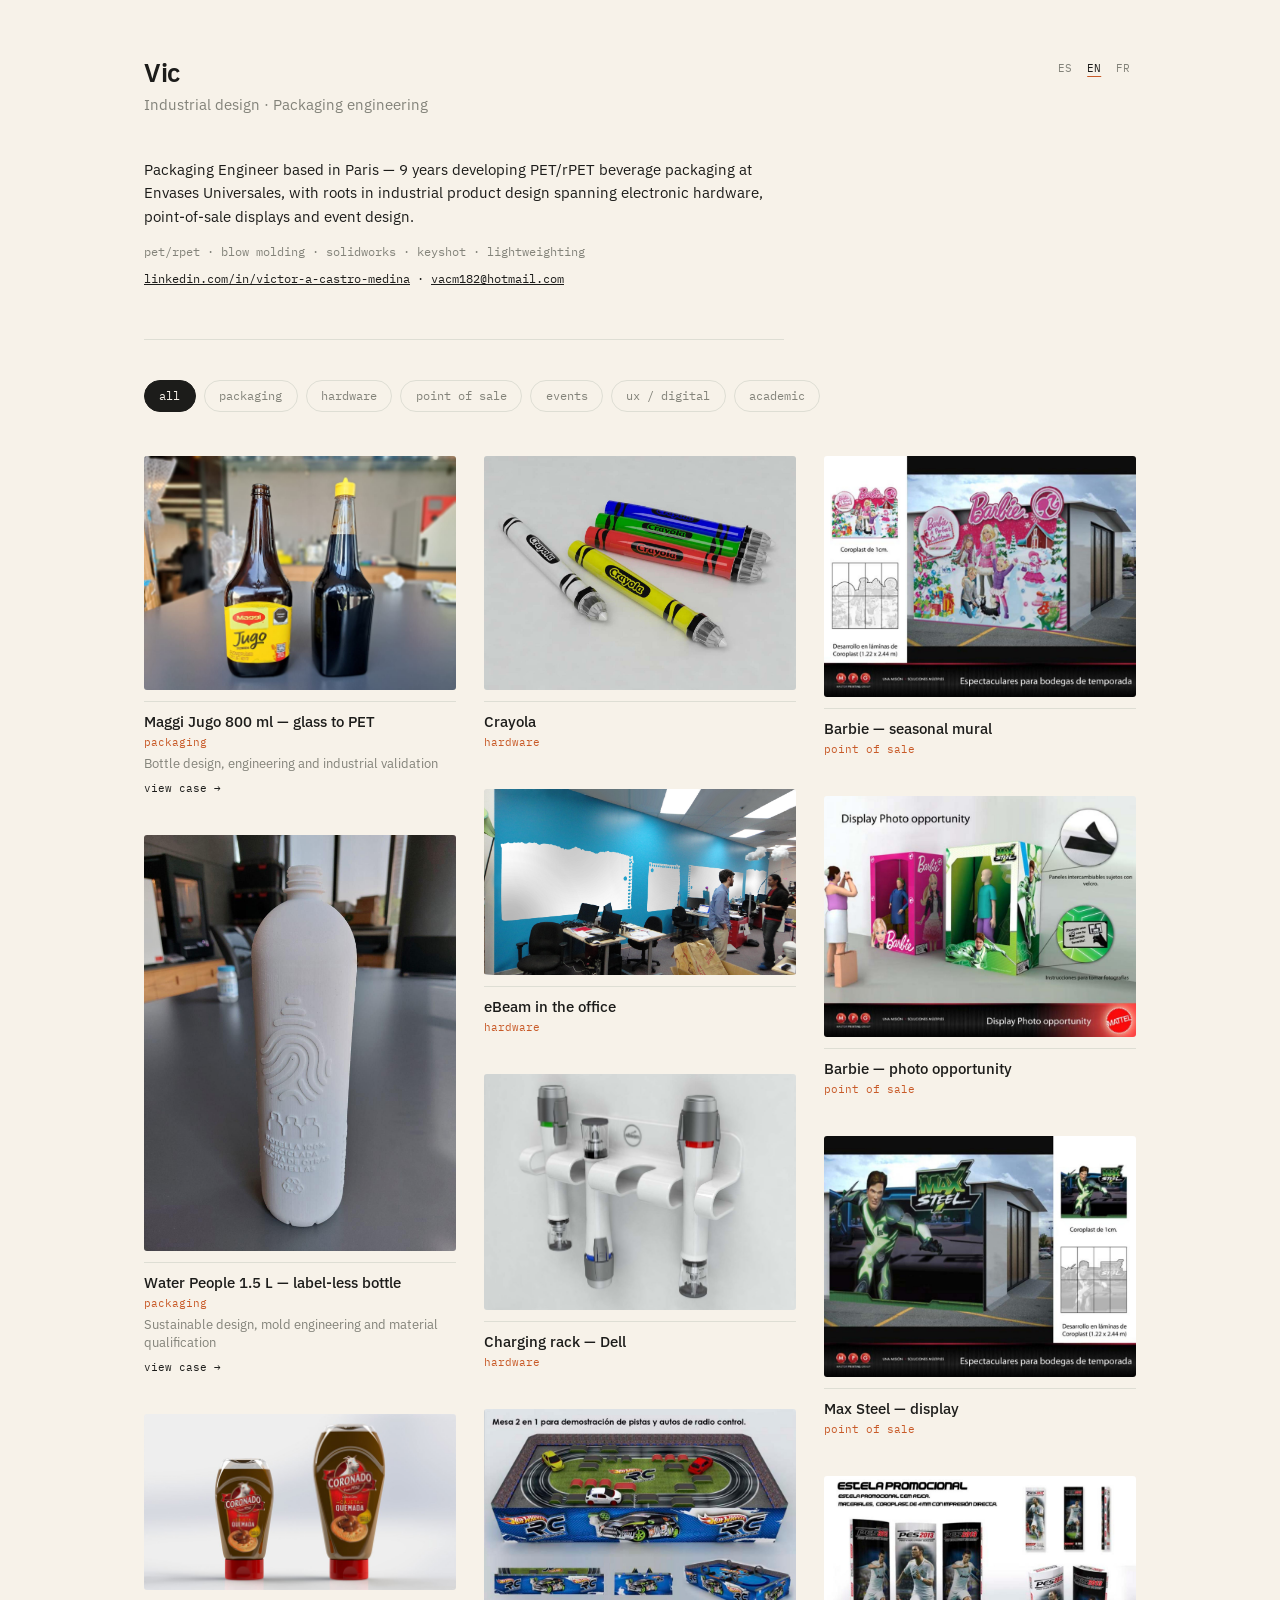
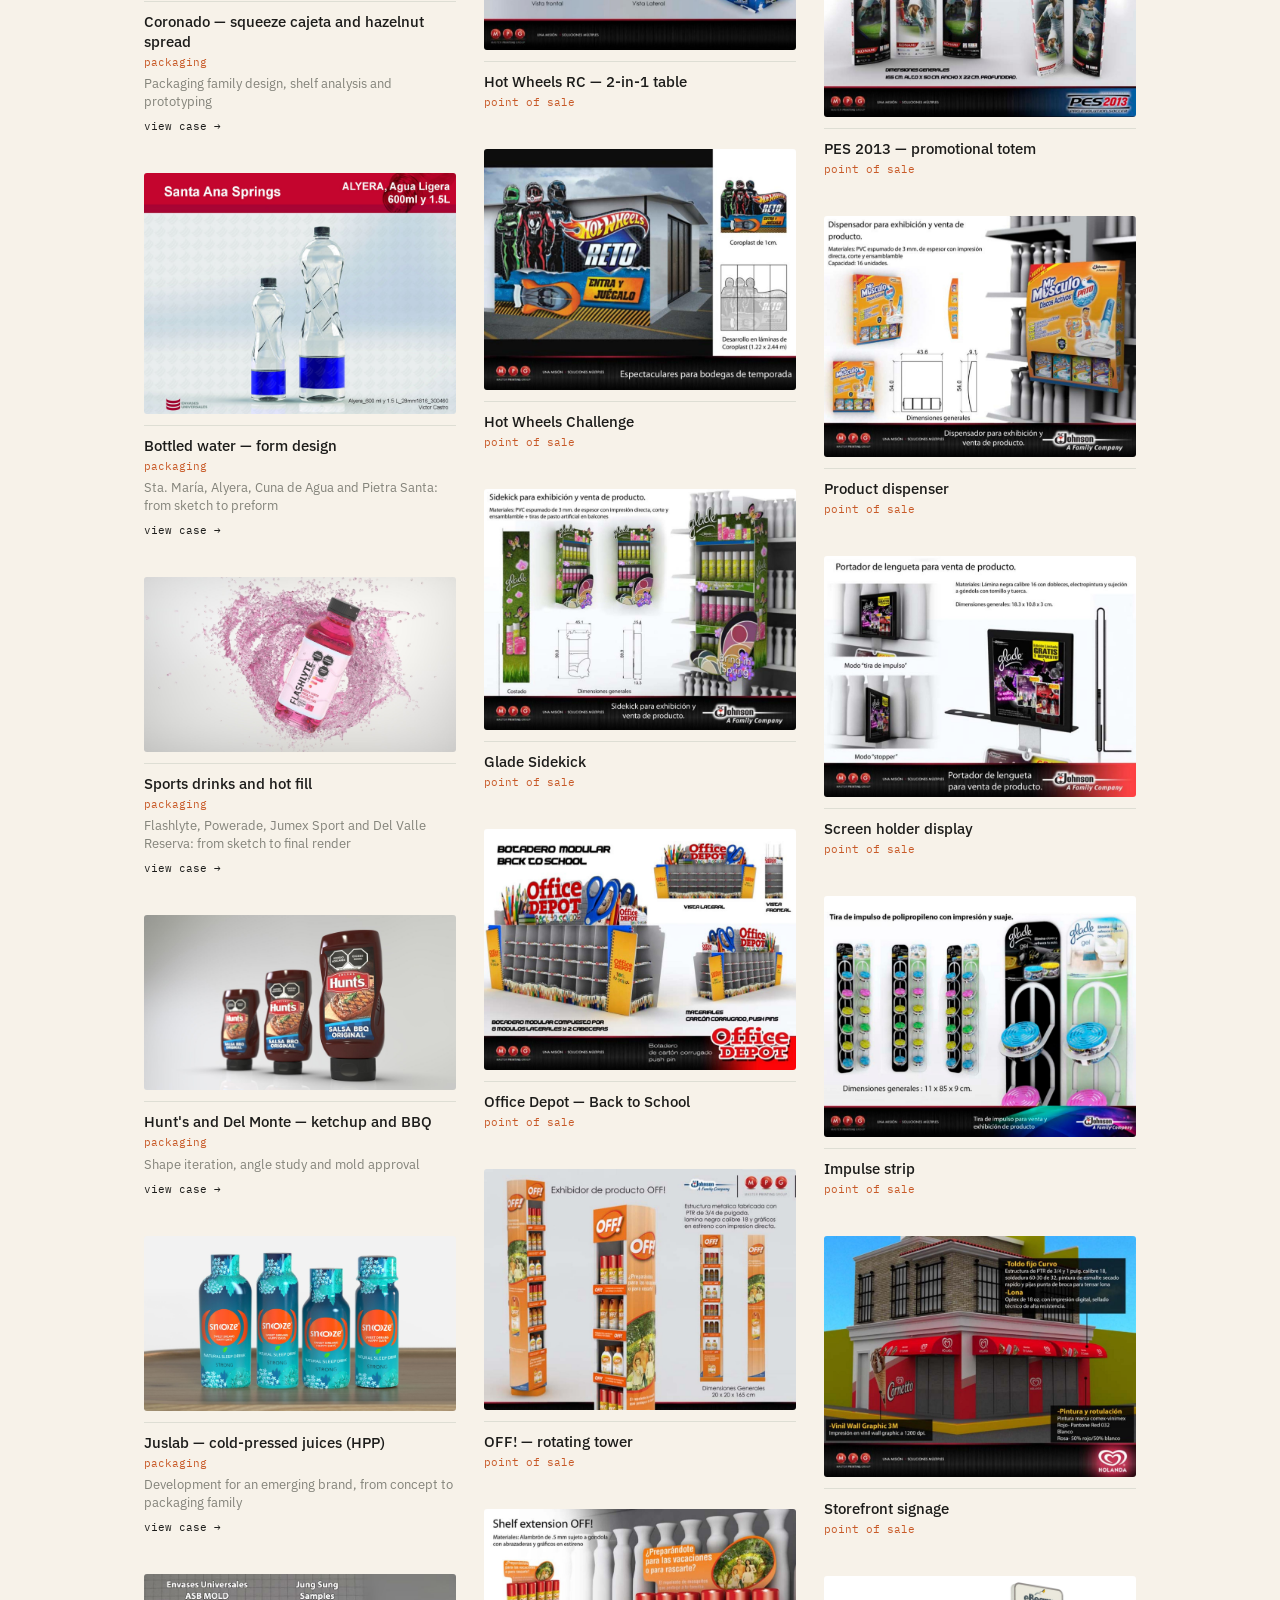
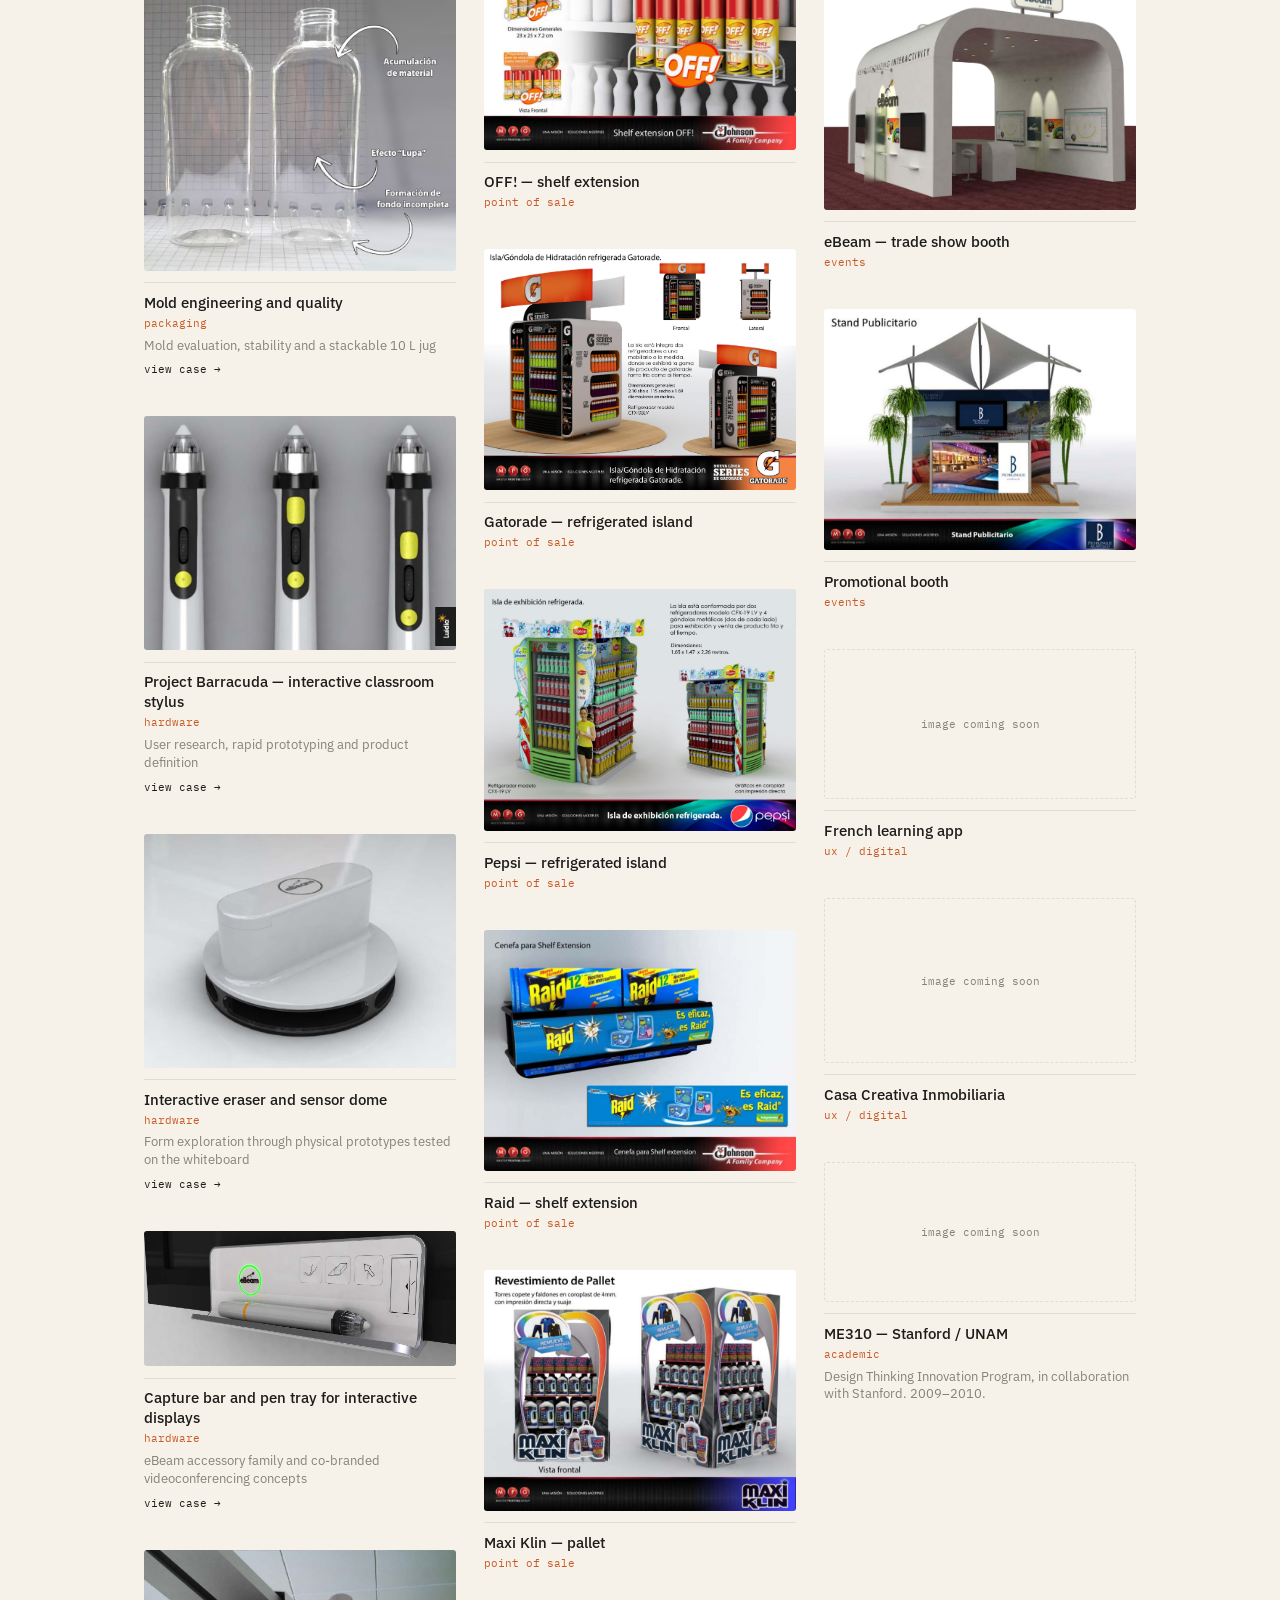
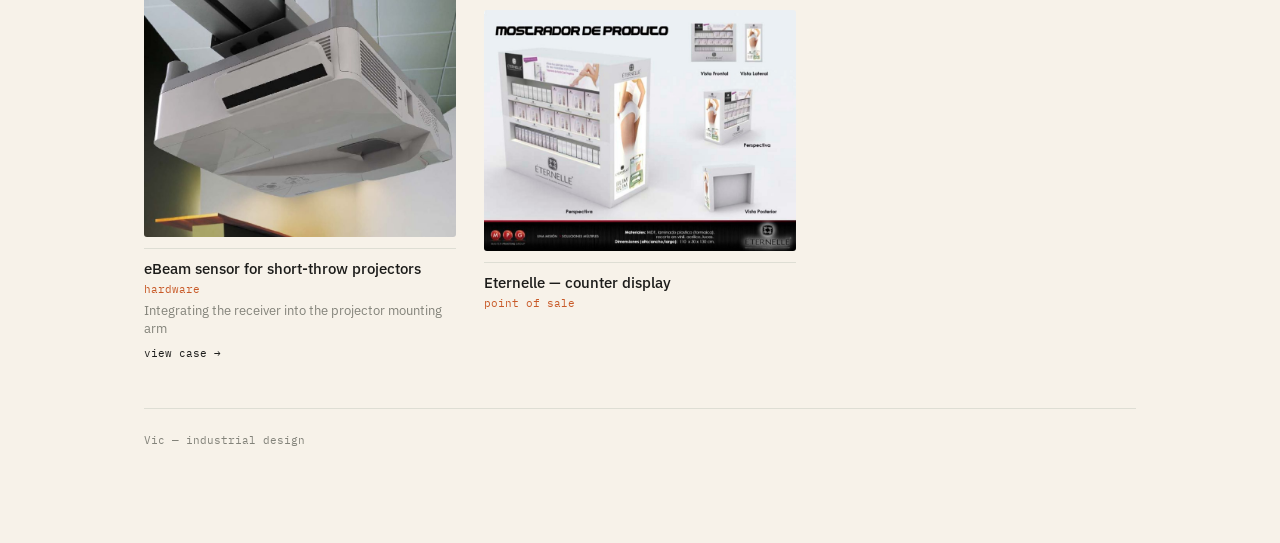
==== commit 57fcd7ff: "Add files via upload" ====
--- a/index.html
+++ b/index.html
@@ -109,13 +109,42 @@
         <p class="more-link" data-t="see">ver caso →</p>
       </div>
     </a>
-    <div class="card" data-cat="hardware">
-      <img src="images/hardware-barracuda.jpg" alt="Barracuda" loading="lazy">
-      <div class="caption">
-        <p class="title">Barracuda</p>
-        <p class="cat" data-t="hardware">hardware</p>
-      </div>
-    </div>
+    <a class="card case" data-cat="hardware" data-case="barracuda" href="caso.html?c=barracuda">
+      <img src="images/hardware/barracuda-01.jpg" alt="" loading="lazy">
+      <div class="caption">
+        <p class="title"></p>
+        <p class="cat" data-t="hardware">hardware</p>
+        <p class="desc"></p>
+        <p class="more-link" data-t="see">ver caso →</p>
+      </div>
+    </a>
+    <a class="card case" data-cat="hardware" data-case="borrador" href="caso.html?c=borrador">
+      <img src="images/hardware/borrador-01.jpg" alt="" loading="lazy">
+      <div class="caption">
+        <p class="title"></p>
+        <p class="cat" data-t="hardware">hardware</p>
+        <p class="desc"></p>
+        <p class="more-link" data-t="see">ver caso →</p>
+      </div>
+    </a>
+    <a class="card case" data-cat="hardware" data-case="captura" href="caso.html?c=captura">
+      <img src="images/hardware/captura-01.jpg" alt="" loading="lazy">
+      <div class="caption">
+        <p class="title"></p>
+        <p class="cat" data-t="hardware">hardware</p>
+        <p class="desc"></p>
+        <p class="more-link" data-t="see">ver caso →</p>
+      </div>
+    </a>
+    <a class="card case" data-cat="hardware" data-case="proyector" href="caso.html?c=proyector">
+      <img src="images/hardware/proyector-01.jpg" alt="" loading="lazy">
+      <div class="caption">
+        <p class="title"></p>
+        <p class="cat" data-t="hardware">hardware</p>
+        <p class="desc"></p>
+        <p class="more-link" data-t="see">ver caso →</p>
+      </div>
+    </a>
     <div class="card" data-cat="hardware">
       <img src="images/hardware-crayola.jpg" alt="Crayola" loading="lazy">
       <div class="caption">
@@ -124,44 +153,9 @@
       </div>
     </div>
     <div class="card" data-cat="hardware">
-      <img src="images/hardware-tray.jpg" alt="Charola eBeam" loading="lazy">
-      <div class="caption">
-        <p class="title" data-t="t-tray">Charola eBeam</p>
-        <p class="cat" data-t="hardware">hardware</p>
-      </div>
-    </div>
-    <div class="card" data-cat="hardware">
       <img src="images/hardware-office-context.jpg" alt="eBeam en oficina" loading="lazy">
       <div class="caption">
         <p class="title" data-t="t-office">eBeam en oficina</p>
-        <p class="cat" data-t="hardware">hardware</p>
-      </div>
-    </div>
-    <div class="card" data-cat="hardware">
-      <img src="images/hardware-capture-bar.jpg" alt="Barra de captura" loading="lazy">
-      <div class="caption">
-        <p class="title" data-t="t-capture">Barra de captura</p>
-        <p class="cat" data-t="hardware">hardware</p>
-      </div>
-    </div>
-    <div class="card" data-cat="hardware">
-      <img src="images/hardware-projector.jpg" alt="Proyector de tiro corto" loading="lazy">
-      <div class="caption">
-        <p class="title" data-t="t-projector">Proyector de tiro corto</p>
-        <p class="cat" data-t="hardware">hardware</p>
-      </div>
-    </div>
-    <div class="card" data-cat="hardware">
-      <img src="images/hardware-polycom.jpg" alt="Polycom" loading="lazy">
-      <div class="caption">
-        <p class="title">Polycom</p>
-        <p class="cat" data-t="hardware">hardware</p>
-      </div>
-    </div>
-    <div class="card" data-cat="hardware">
-      <img src="images/hardware-dome.jpg" alt="Domo sensor" loading="lazy">
-      <div class="caption">
-        <p class="title" data-t="t-dome">Domo sensor</p>
         <p class="cat" data-t="hardware">hardware</p>
       </div>
     </div>
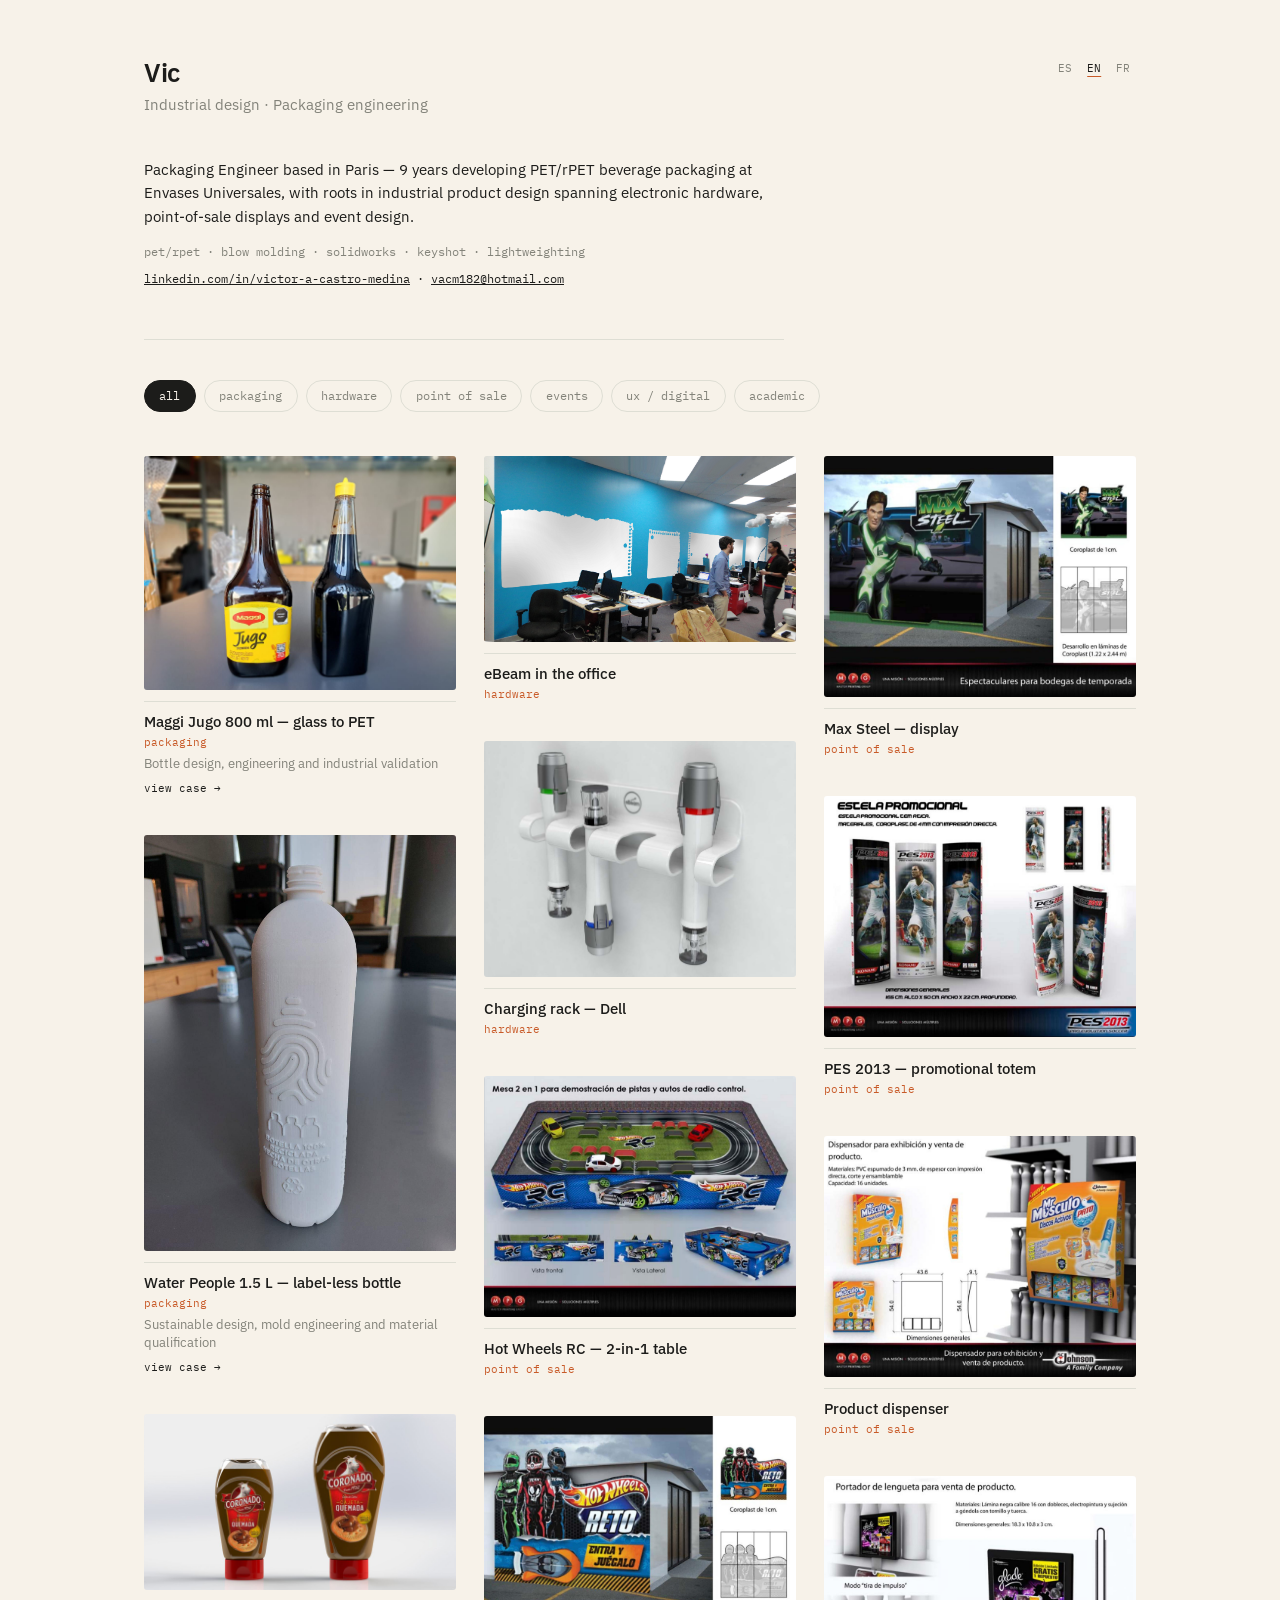
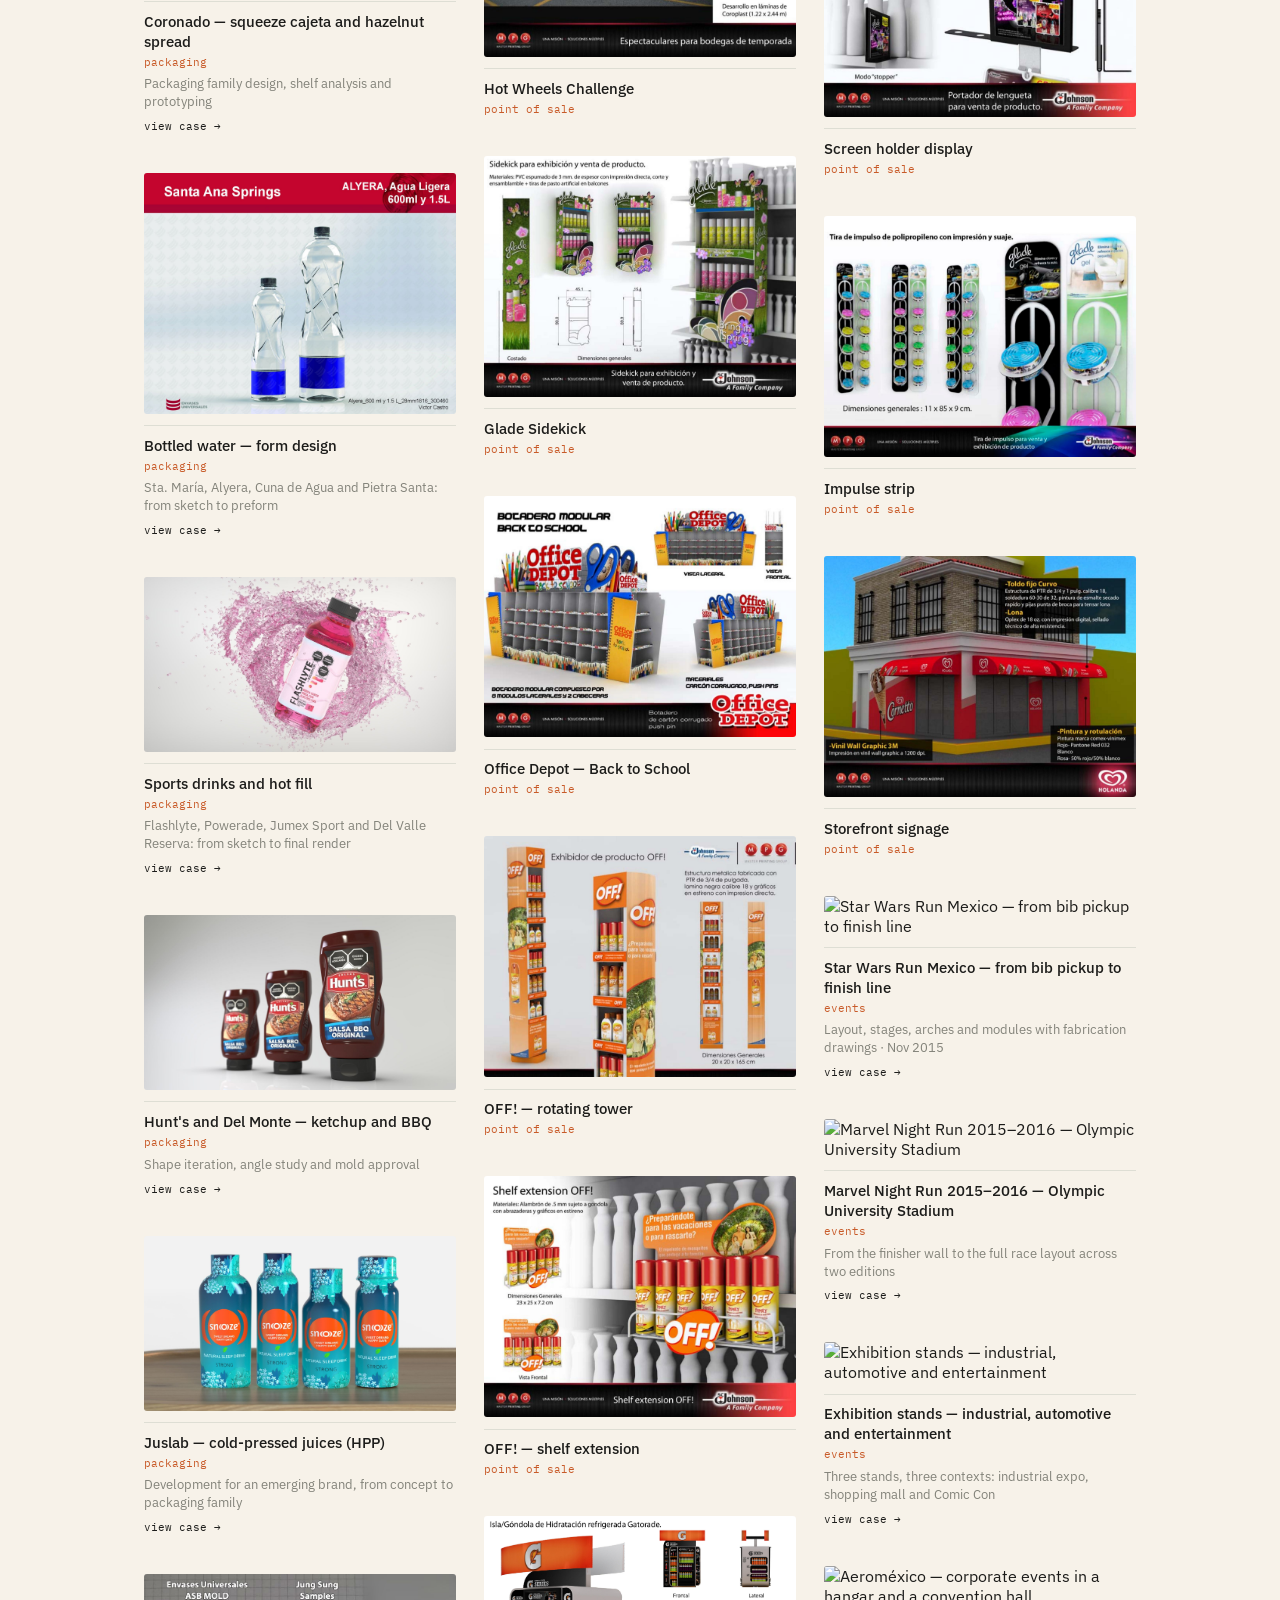
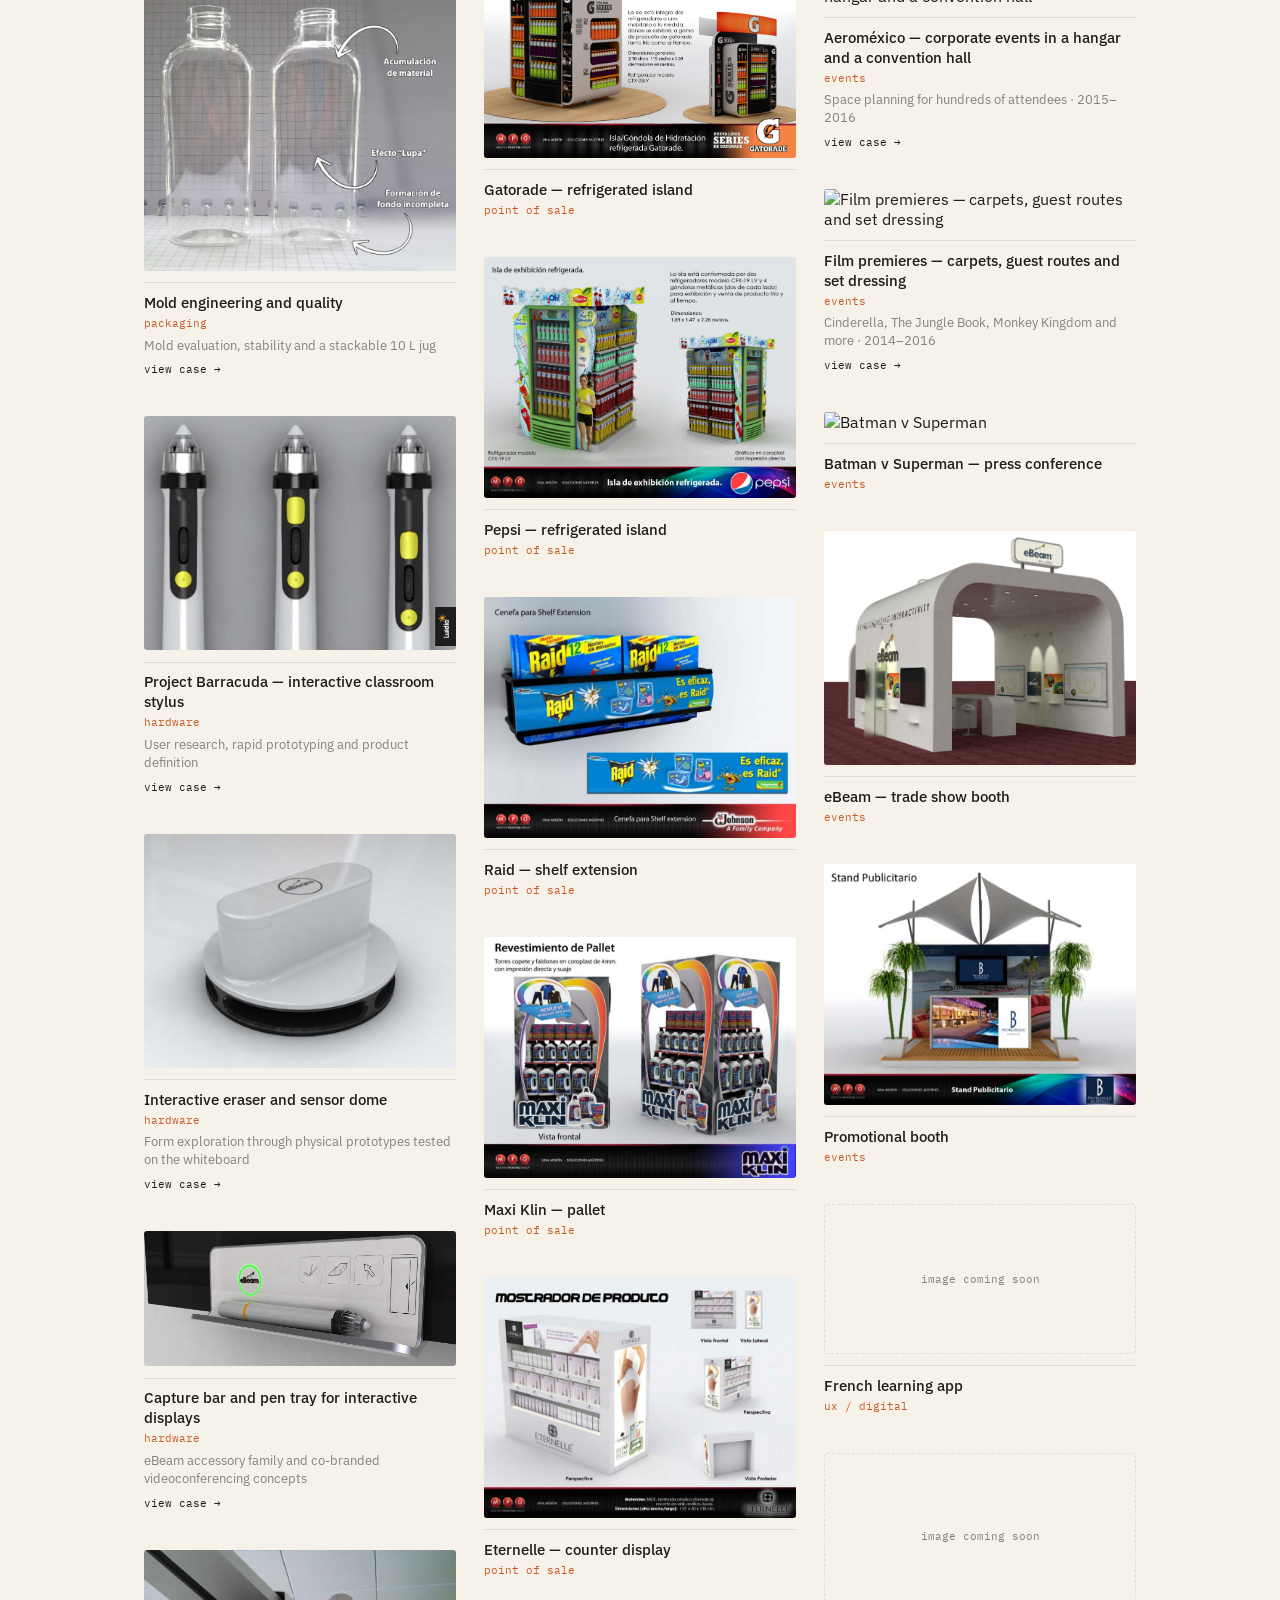
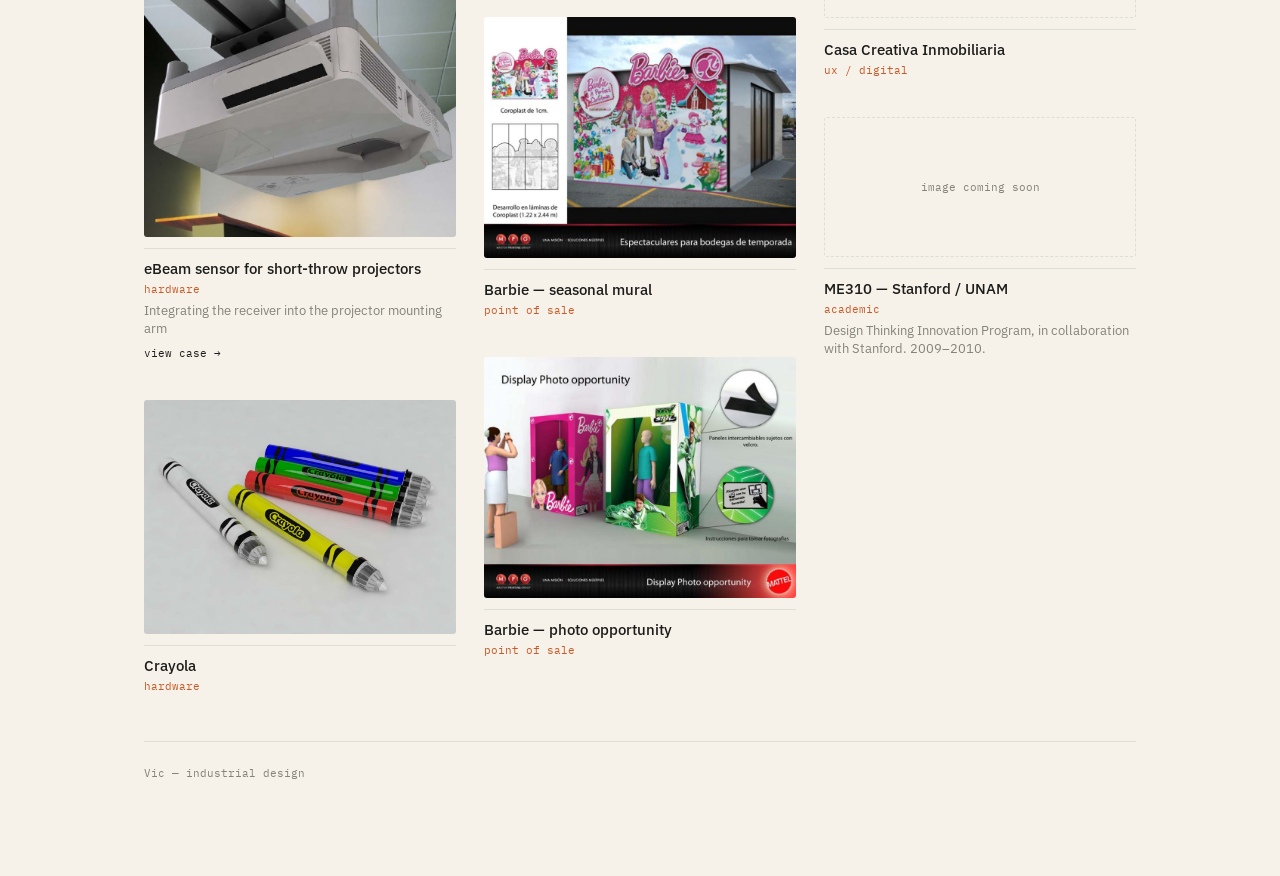
==== commit 7948628c: "Add files via upload" ====
--- a/index.html
+++ b/index.html
@@ -297,6 +297,58 @@
       <div class="caption">
         <p class="title" data-t="t-facade">Rotulación de fachada</p>
         <p class="cat" data-t="pos">pos</p>
+      </div>
+    </div>
+    <a class="card case" data-cat="eventos" data-case="starwars" href="caso.html?c=starwars">
+      <img src="images/eventos/starwars-01.jpg" alt="" loading="lazy">
+      <div class="caption">
+        <p class="title"></p>
+        <p class="cat" data-t="eventos">eventos</p>
+        <p class="desc"></p>
+        <p class="more-link" data-t="see">ver caso →</p>
+      </div>
+    </a>
+    <a class="card case" data-cat="eventos" data-case="marvel" href="caso.html?c=marvel">
+      <img src="images/eventos/marvel-01.jpg" alt="" loading="lazy">
+      <div class="caption">
+        <p class="title"></p>
+        <p class="cat" data-t="eventos">eventos</p>
+        <p class="desc"></p>
+        <p class="more-link" data-t="see">ver caso →</p>
+      </div>
+    </a>
+    <a class="card case" data-cat="eventos" data-case="stands" href="caso.html?c=stands">
+      <img src="images/eventos/stands-01.jpg" alt="" loading="lazy">
+      <div class="caption">
+        <p class="title"></p>
+        <p class="cat" data-t="eventos">eventos</p>
+        <p class="desc"></p>
+        <p class="more-link" data-t="see">ver caso →</p>
+      </div>
+    </a>
+    <a class="card case" data-cat="eventos" data-case="aeromexico" href="caso.html?c=aeromexico">
+      <img src="images/eventos/aeromexico-01.jpg" alt="" loading="lazy">
+      <div class="caption">
+        <p class="title"></p>
+        <p class="cat" data-t="eventos">eventos</p>
+        <p class="desc"></p>
+        <p class="more-link" data-t="see">ver caso →</p>
+      </div>
+    </a>
+    <a class="card case" data-cat="eventos" data-case="premieres" href="caso.html?c=premieres">
+      <img src="images/eventos/premieres-01.jpg" alt="" loading="lazy">
+      <div class="caption">
+        <p class="title"></p>
+        <p class="cat" data-t="eventos">eventos</p>
+        <p class="desc"></p>
+        <p class="more-link" data-t="see">ver caso →</p>
+      </div>
+    </a>
+    <div class="card" data-cat="eventos">
+      <img src="images/eventos-batman.jpg" alt="Batman v Superman" loading="lazy">
+      <div class="caption">
+        <p class="title" data-t="t-bvs">Batman v Superman — conferencia de prensa</p>
+        <p class="cat" data-t="eventos">eventos</p>
       </div>
     </div>
     <div class="card" data-cat="eventos">
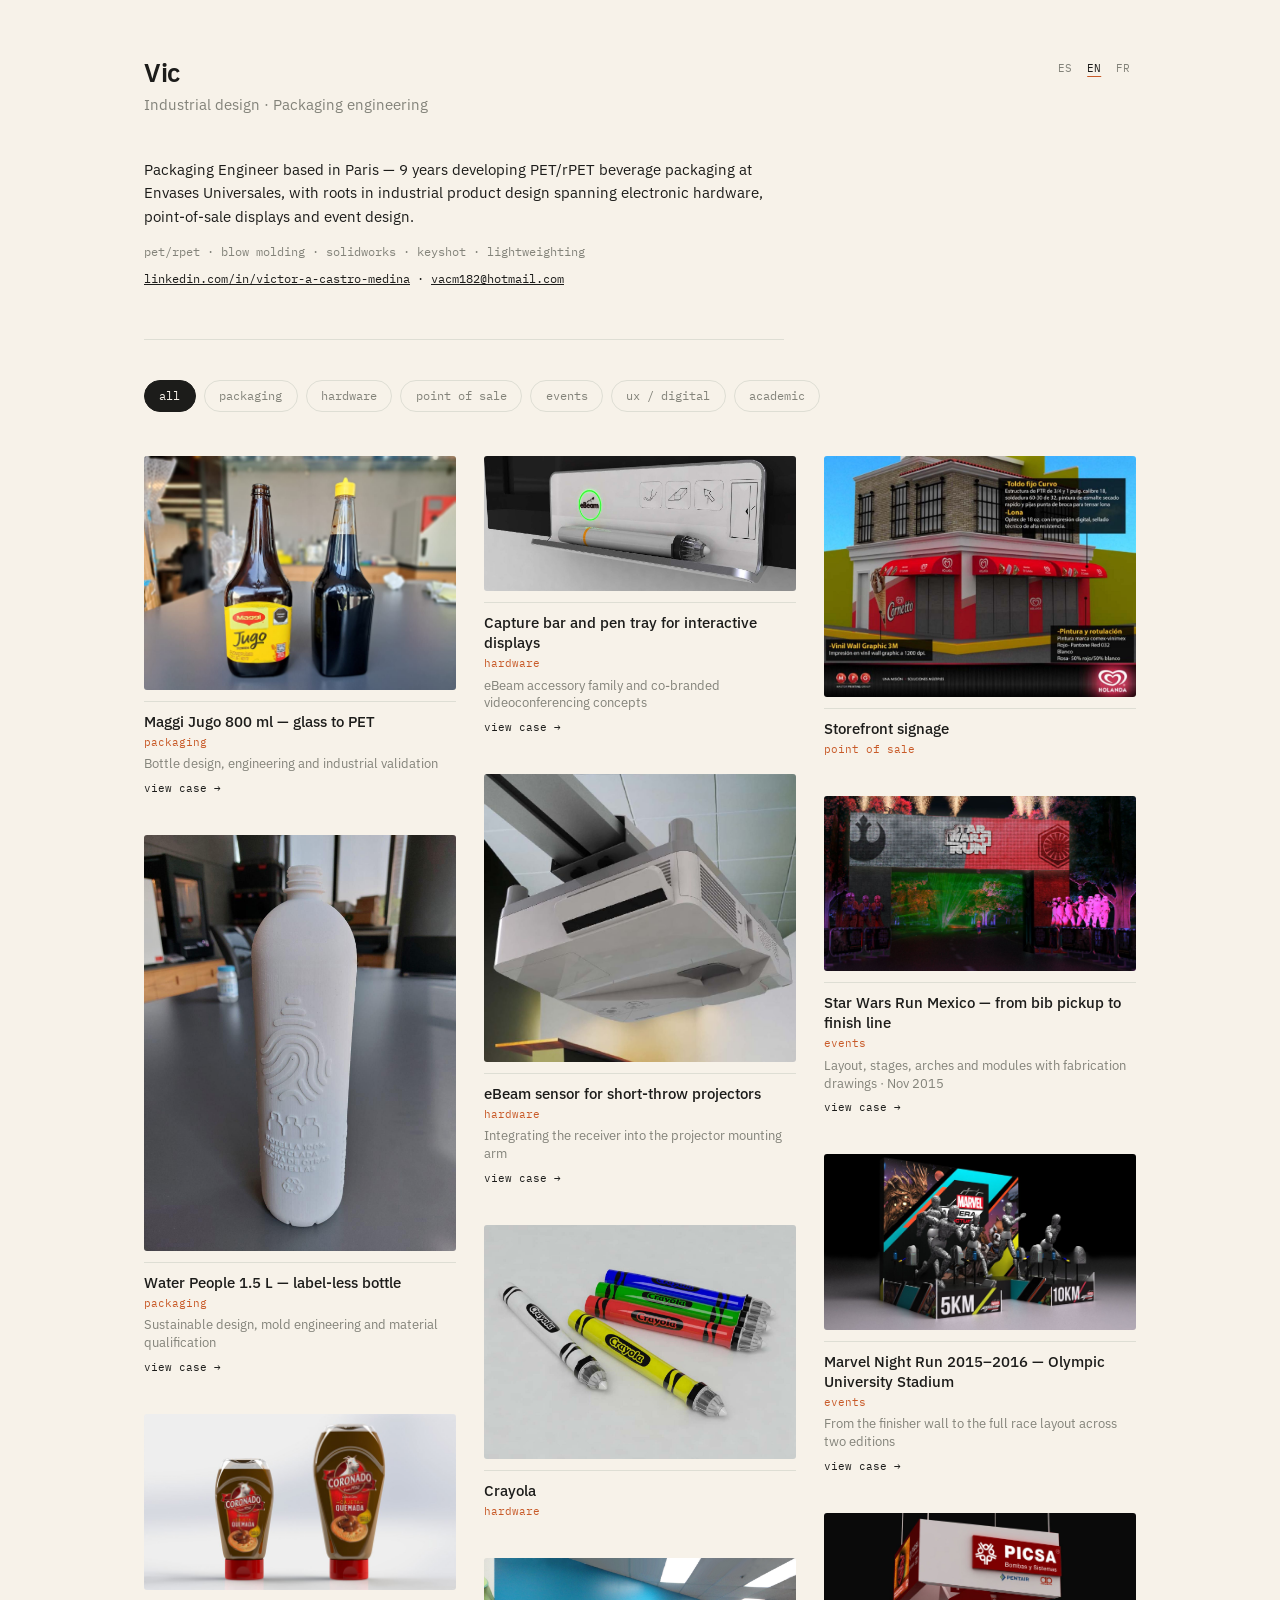
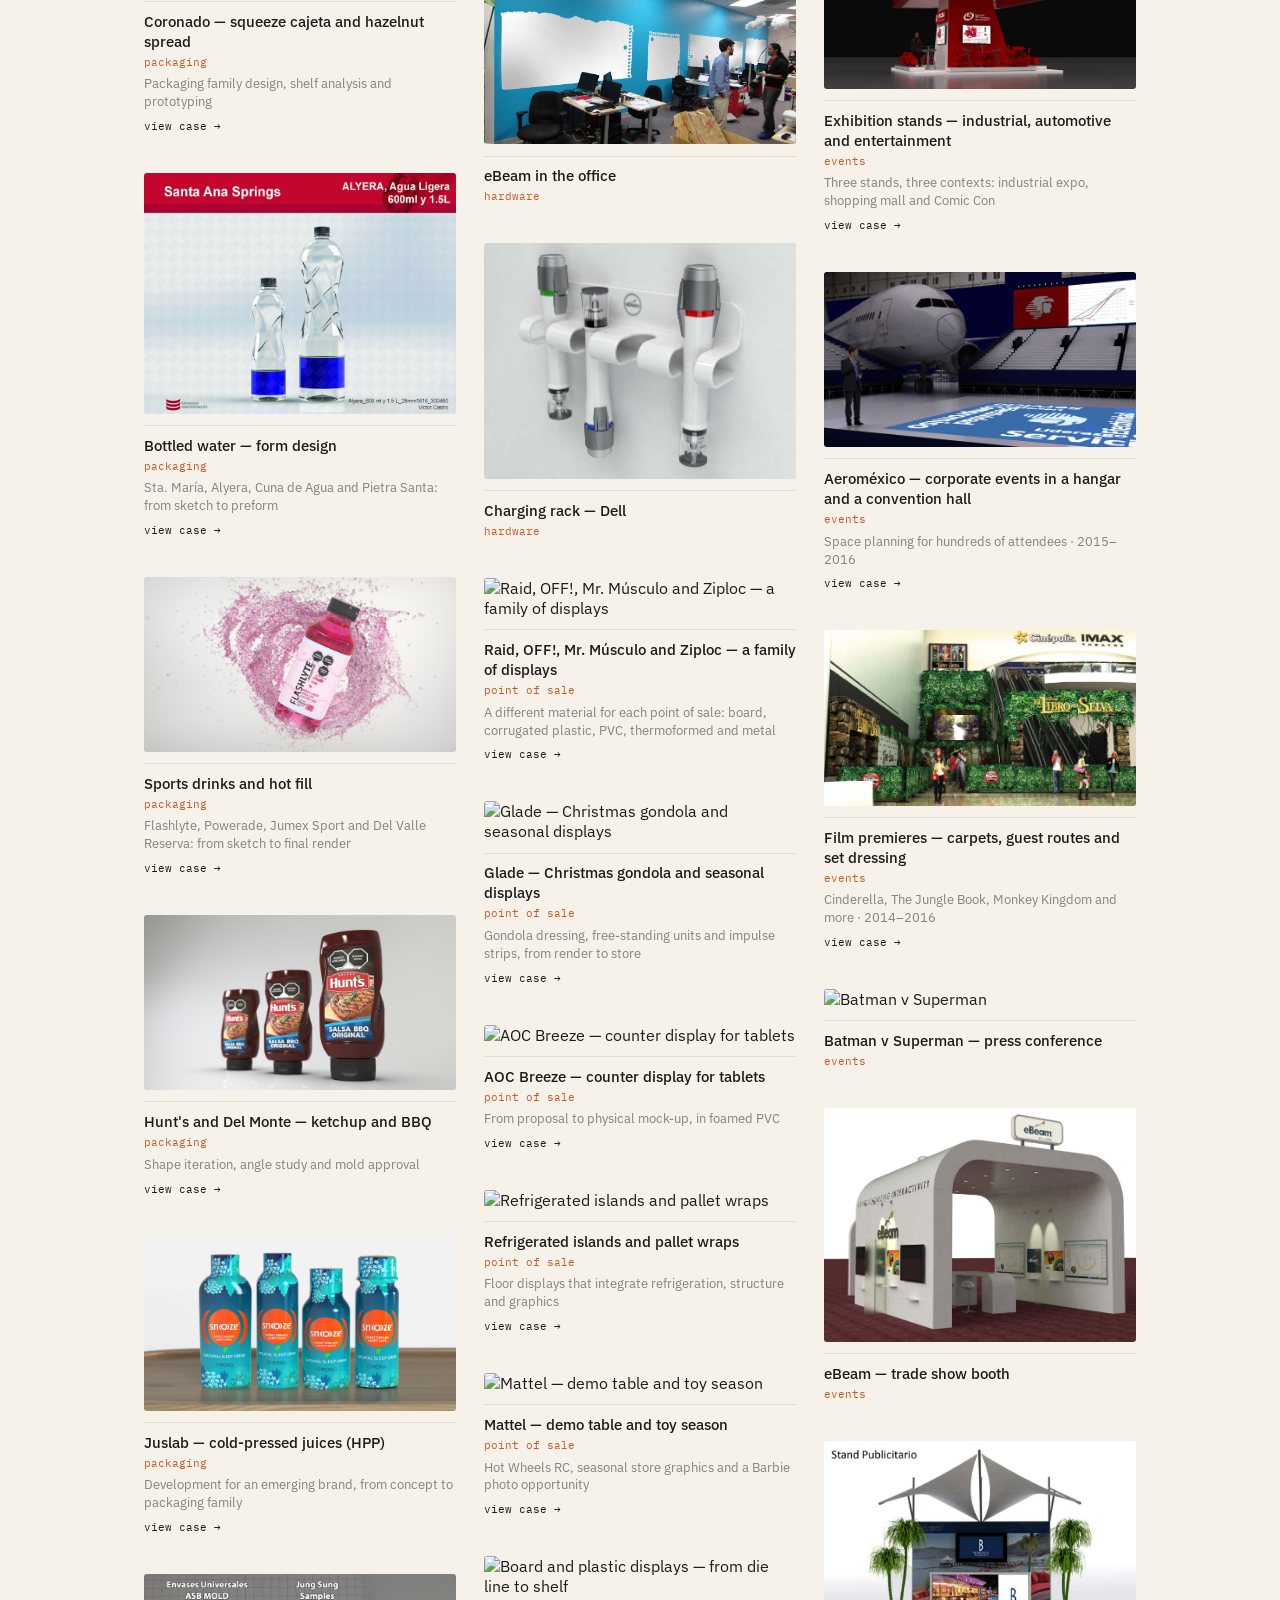
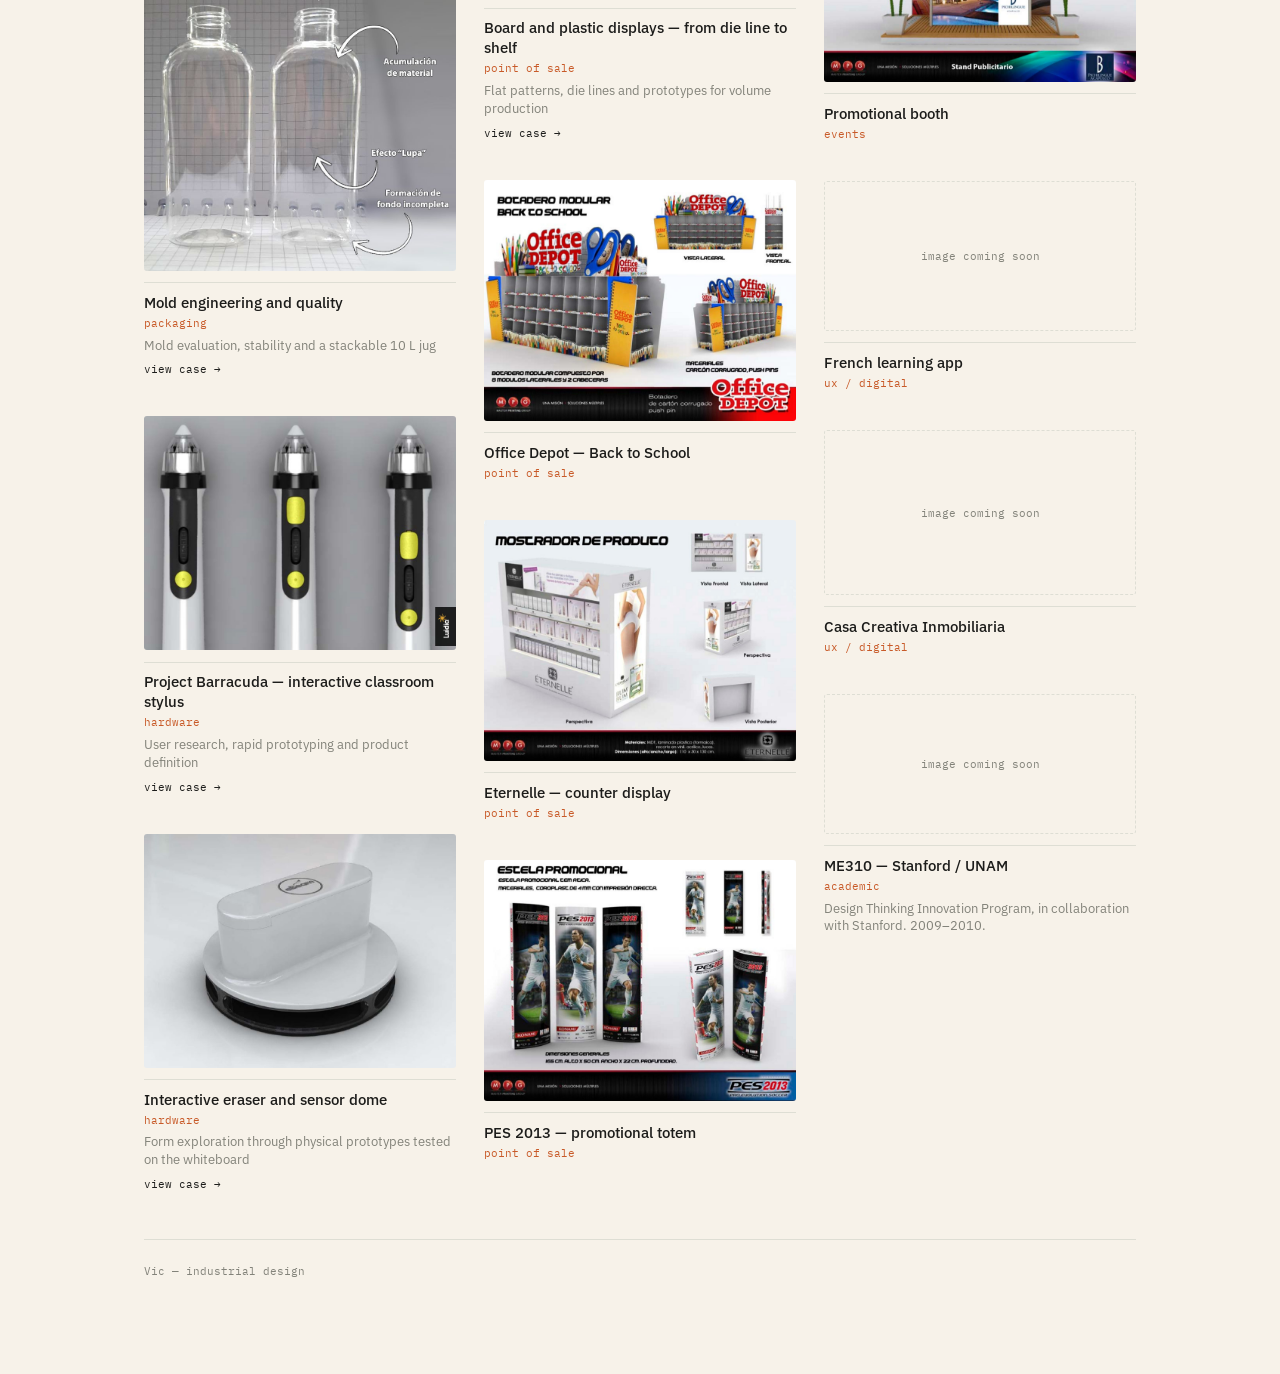
==== commit 44d1c1bc: "Add files via upload" ====
--- a/index.html
+++ b/index.html
@@ -166,27 +166,60 @@
         <p class="cat" data-t="hardware">hardware</p>
       </div>
     </div>
-    <div class="card" data-cat="pos">
-      <img src="images/pos-hotwheels.jpg" alt="Hot Wheels RC — Mesa 2 en 1" loading="lazy">
-      <div class="caption">
-        <p class="title" data-t="t-hw1">Hot Wheels RC — Mesa 2 en 1</p>
-        <p class="cat" data-t="pos">pos</p>
-      </div>
-    </div>
-    <div class="card" data-cat="pos">
-      <img src="images/pos-hotwheels-reto.jpg" alt="Hot Wheels Reto" loading="lazy">
-      <div class="caption">
-        <p class="title" data-t="t-hw2">Hot Wheels Reto</p>
-        <p class="cat" data-t="pos">pos</p>
-      </div>
-    </div>
-    <div class="card" data-cat="pos">
-      <img src="images/pos-glade.jpg" alt="Glade Sidekick" loading="lazy">
-      <div class="caption">
-        <p class="title">Glade Sidekick</p>
-        <p class="cat" data-t="pos">pos</p>
-      </div>
-    </div>
+    <a class="card case" data-cat="pos" data-case="scjohnson" href="caso.html?c=scjohnson">
+      <img src="images/pos/scjohnson-01.jpg" alt="" loading="lazy">
+      <div class="caption">
+        <p class="title"></p>
+        <p class="cat" data-t="pos">punto de venta</p>
+        <p class="desc"></p>
+        <p class="more-link" data-t="see">ver caso →</p>
+      </div>
+    </a>
+    <a class="card case" data-cat="pos" data-case="glade" href="caso.html?c=glade">
+      <img src="images/pos/glade-01.jpg" alt="" loading="lazy">
+      <div class="caption">
+        <p class="title"></p>
+        <p class="cat" data-t="pos">punto de venta</p>
+        <p class="desc"></p>
+        <p class="more-link" data-t="see">ver caso →</p>
+      </div>
+    </a>
+    <a class="card case" data-cat="pos" data-case="aoc" href="caso.html?c=aoc">
+      <img src="images/pos/aoc-01.jpg" alt="" loading="lazy">
+      <div class="caption">
+        <p class="title"></p>
+        <p class="cat" data-t="pos">punto de venta</p>
+        <p class="desc"></p>
+        <p class="more-link" data-t="see">ver caso →</p>
+      </div>
+    </a>
+    <a class="card case" data-cat="pos" data-case="piso" href="caso.html?c=piso">
+      <img src="images/pos/piso-01.jpg" alt="" loading="lazy">
+      <div class="caption">
+        <p class="title"></p>
+        <p class="cat" data-t="pos">punto de venta</p>
+        <p class="desc"></p>
+        <p class="more-link" data-t="see">ver caso →</p>
+      </div>
+    </a>
+    <a class="card case" data-cat="pos" data-case="mattel" href="caso.html?c=mattel">
+      <img src="images/pos/mattel-01.jpg" alt="" loading="lazy">
+      <div class="caption">
+        <p class="title"></p>
+        <p class="cat" data-t="pos">punto de venta</p>
+        <p class="desc"></p>
+        <p class="more-link" data-t="see">ver caso →</p>
+      </div>
+    </a>
+    <a class="card case" data-cat="pos" data-case="carton" href="caso.html?c=carton">
+      <img src="images/pos/carton-01.jpg" alt="" loading="lazy">
+      <div class="caption">
+        <p class="title"></p>
+        <p class="cat" data-t="pos">punto de venta</p>
+        <p class="desc"></p>
+        <p class="more-link" data-t="see">ver caso →</p>
+      </div>
+    </a>
     <div class="card" data-cat="pos">
       <img src="images/pos-officedepot.jpg" alt="Office Depot — Back to School" loading="lazy">
       <div class="caption">
@@ -195,48 +228,6 @@
       </div>
     </div>
     <div class="card" data-cat="pos">
-      <img src="images/pos-off.jpg" alt="OFF! — torre giratoria" loading="lazy">
-      <div class="caption">
-        <p class="title" data-t="t-off">OFF! — torre giratoria</p>
-        <p class="cat" data-t="pos">pos</p>
-      </div>
-    </div>
-    <div class="card" data-cat="pos">
-      <img src="images/pos-off-shelf.jpg" alt="OFF! — shelf extension" loading="lazy">
-      <div class="caption">
-        <p class="title">OFF! — shelf extension</p>
-        <p class="cat" data-t="pos">pos</p>
-      </div>
-    </div>
-    <div class="card" data-cat="pos">
-      <img src="images/pos-gatorade.jpg" alt="Gatorade — isla refrigerada" loading="lazy">
-      <div class="caption">
-        <p class="title" data-t="t-gatorade">Gatorade — isla refrigerada</p>
-        <p class="cat" data-t="pos">pos</p>
-      </div>
-    </div>
-    <div class="card" data-cat="pos">
-      <img src="images/pos-pepsi.jpg" alt="Pepsi — isla refrigerada" loading="lazy">
-      <div class="caption">
-        <p class="title" data-t="t-pepsi">Pepsi — isla refrigerada</p>
-        <p class="cat" data-t="pos">pos</p>
-      </div>
-    </div>
-    <div class="card" data-cat="pos">
-      <img src="images/pos-raid.jpg" alt="Raid — shelf extension" loading="lazy">
-      <div class="caption">
-        <p class="title">Raid — shelf extension</p>
-        <p class="cat" data-t="pos">pos</p>
-      </div>
-    </div>
-    <div class="card" data-cat="pos">
-      <img src="images/pos-maxiklin.jpg" alt="Maxi Klin — pallet" loading="lazy">
-      <div class="caption">
-        <p class="title">Maxi Klin — pallet</p>
-        <p class="cat" data-t="pos">pos</p>
-      </div>
-    </div>
-    <div class="card" data-cat="pos">
       <img src="images/pos-eternelle.jpg" alt="Eternelle — mostrador" loading="lazy">
       <div class="caption">
         <p class="title" data-t="t-eternelle">Eternelle — mostrador</p>
@@ -244,51 +235,9 @@
       </div>
     </div>
     <div class="card" data-cat="pos">
-      <img src="images/pos-barbie-mural.jpg" alt="Barbie — mural de temporada" loading="lazy">
-      <div class="caption">
-        <p class="title" data-t="t-barbie1">Barbie — mural de temporada</p>
-        <p class="cat" data-t="pos">pos</p>
-      </div>
-    </div>
-    <div class="card" data-cat="pos">
-      <img src="images/pos-barbie-photo.jpg" alt="Barbie — photo opportunity" loading="lazy">
-      <div class="caption">
-        <p class="title">Barbie — photo opportunity</p>
-        <p class="cat" data-t="pos">pos</p>
-      </div>
-    </div>
-    <div class="card" data-cat="pos">
-      <img src="images/pos-maxsteel.jpg" alt="Max Steel — exhibidor" loading="lazy">
-      <div class="caption">
-        <p class="title" data-t="t-max">Max Steel — exhibidor</p>
-        <p class="cat" data-t="pos">pos</p>
-      </div>
-    </div>
-    <div class="card" data-cat="pos">
       <img src="images/pos-pes2013.jpg" alt="PES 2013 — estela promocional" loading="lazy">
       <div class="caption">
         <p class="title" data-t="t-pes">PES 2013 — estela promocional</p>
-        <p class="cat" data-t="pos">pos</p>
-      </div>
-    </div>
-    <div class="card" data-cat="pos">
-      <img src="images/pos-dispensador.jpg" alt="Dispensador de producto" loading="lazy">
-      <div class="caption">
-        <p class="title" data-t="t-disp">Dispensador de producto</p>
-        <p class="cat" data-t="pos">pos</p>
-      </div>
-    </div>
-    <div class="card" data-cat="pos">
-      <img src="images/pos-tablet.jpg" alt="Portador con pantalla" loading="lazy">
-      <div class="caption">
-        <p class="title" data-t="t-tablet">Portador con pantalla</p>
-        <p class="cat" data-t="pos">pos</p>
-      </div>
-    </div>
-    <div class="card" data-cat="pos">
-      <img src="images/pos-impulso.jpg" alt="Tira de impulso" loading="lazy">
-      <div class="caption">
-        <p class="title" data-t="t-impulso">Tira de impulso</p>
         <p class="cat" data-t="pos">pos</p>
       </div>
     </div>
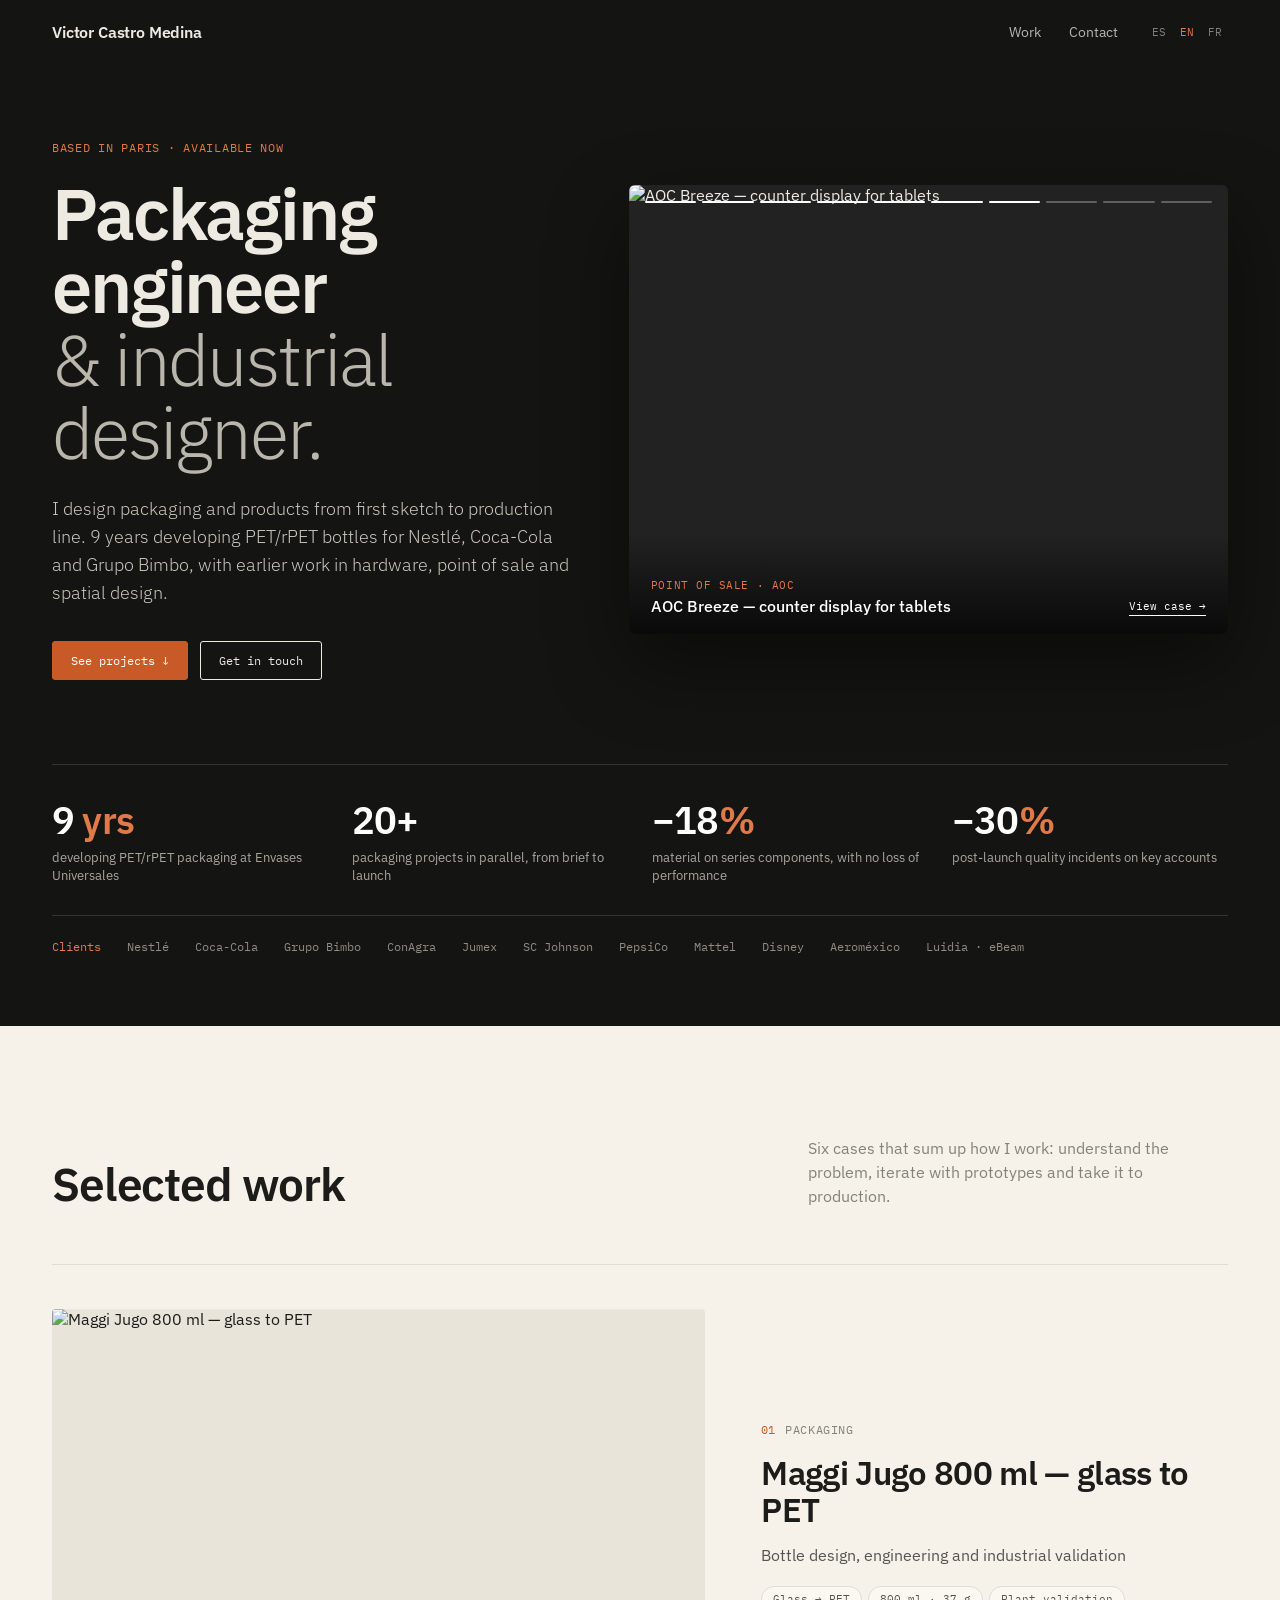
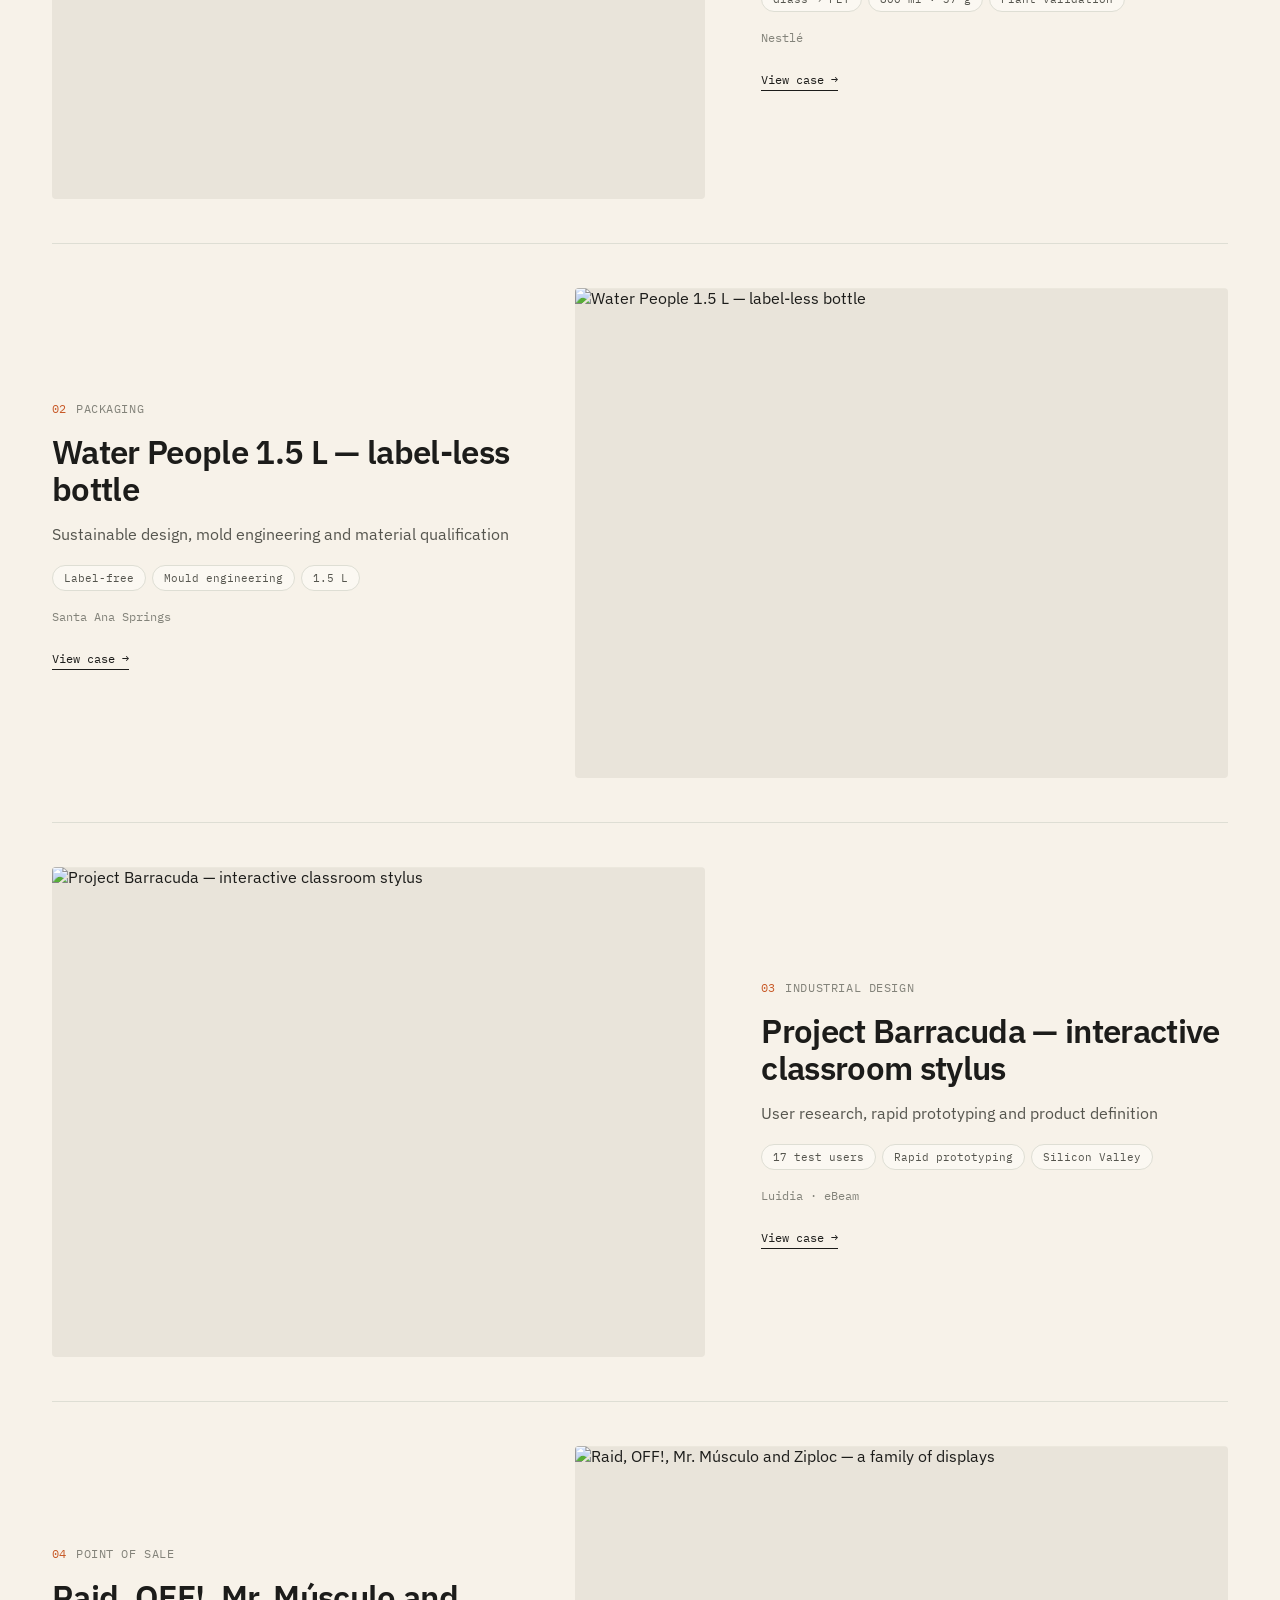
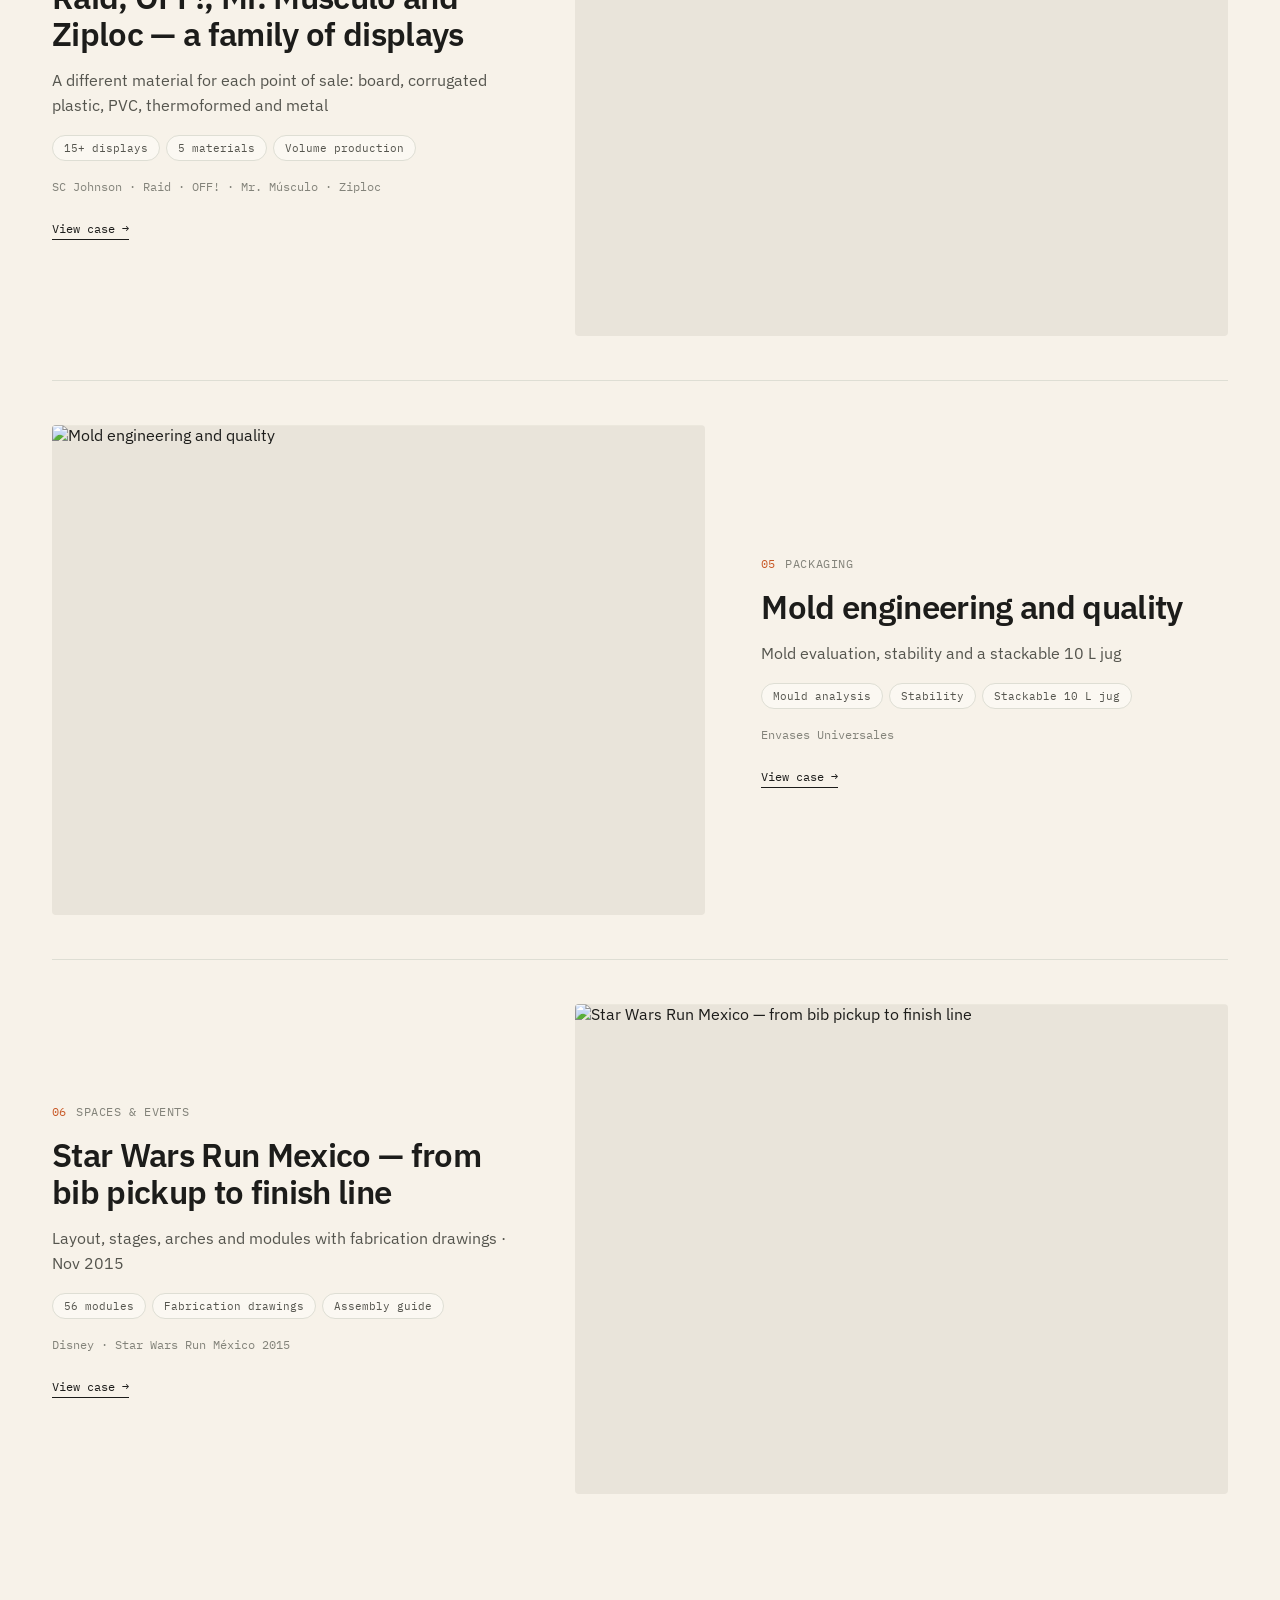
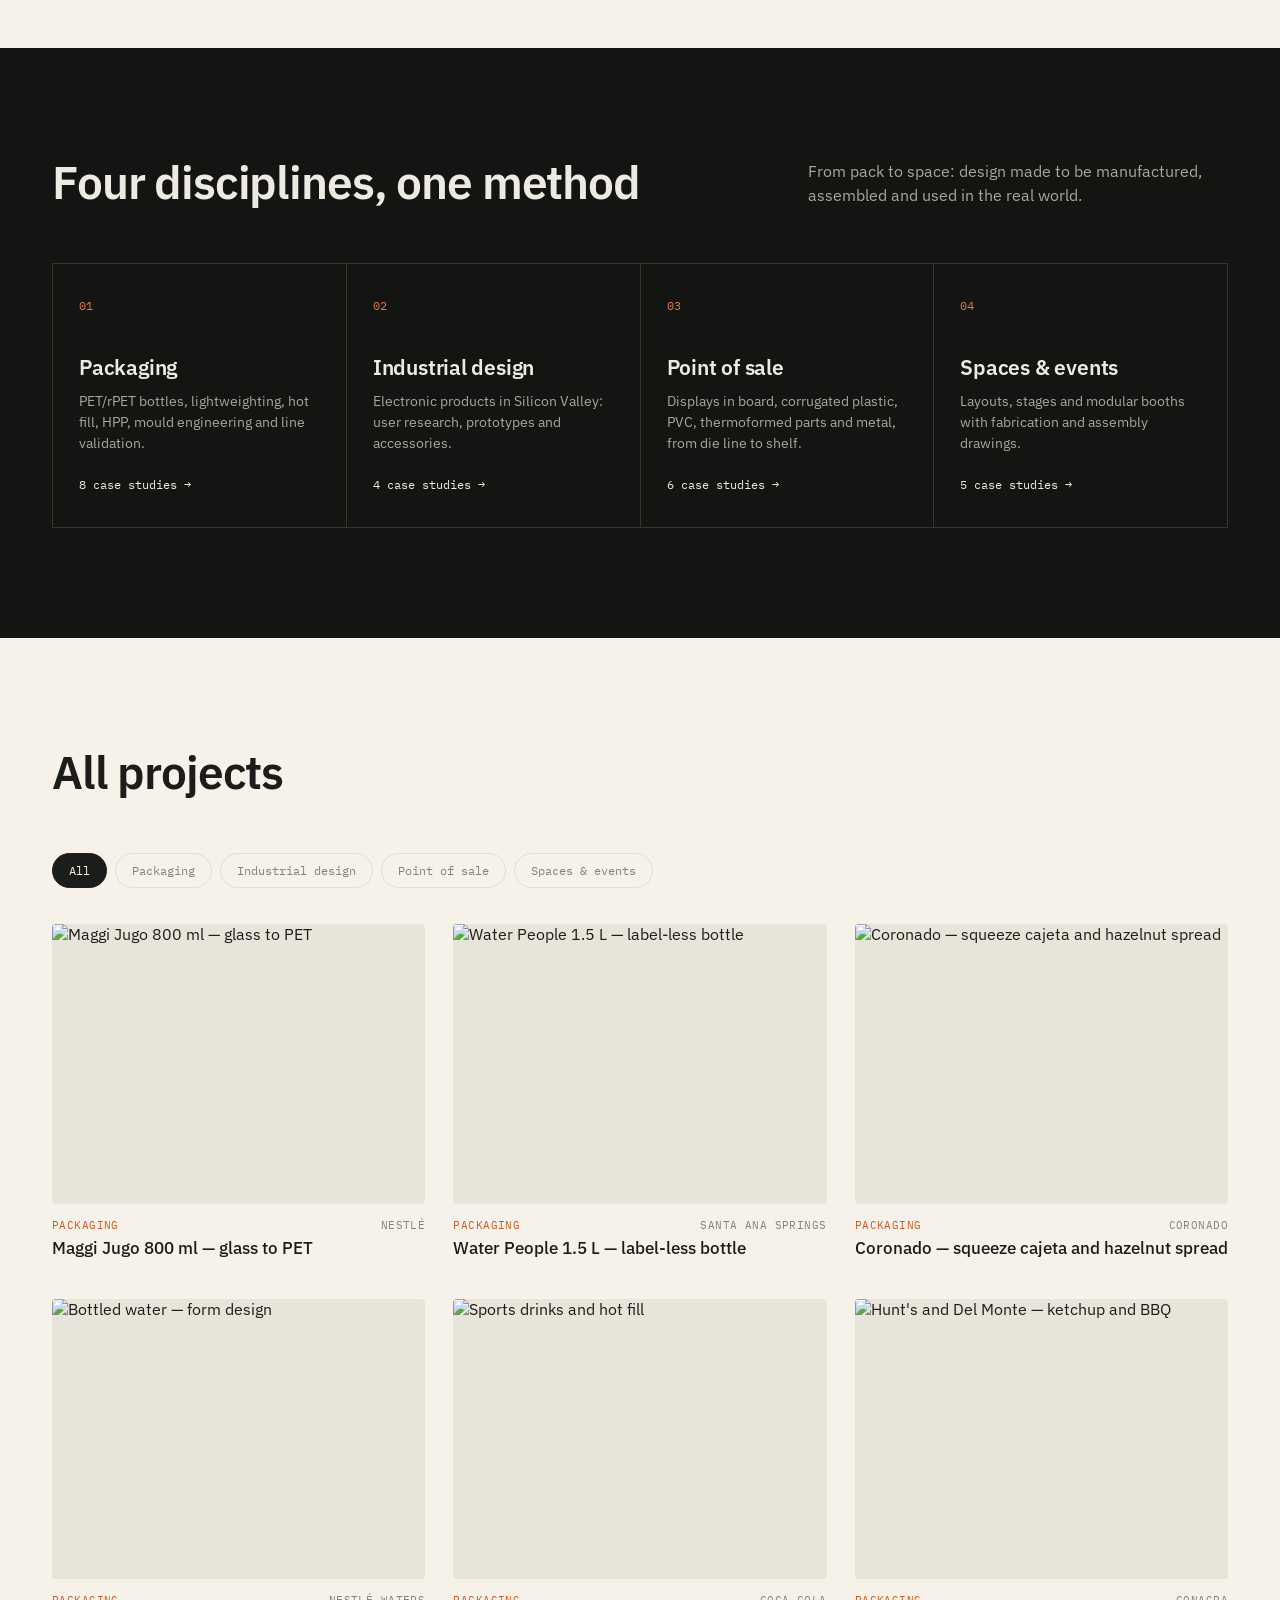
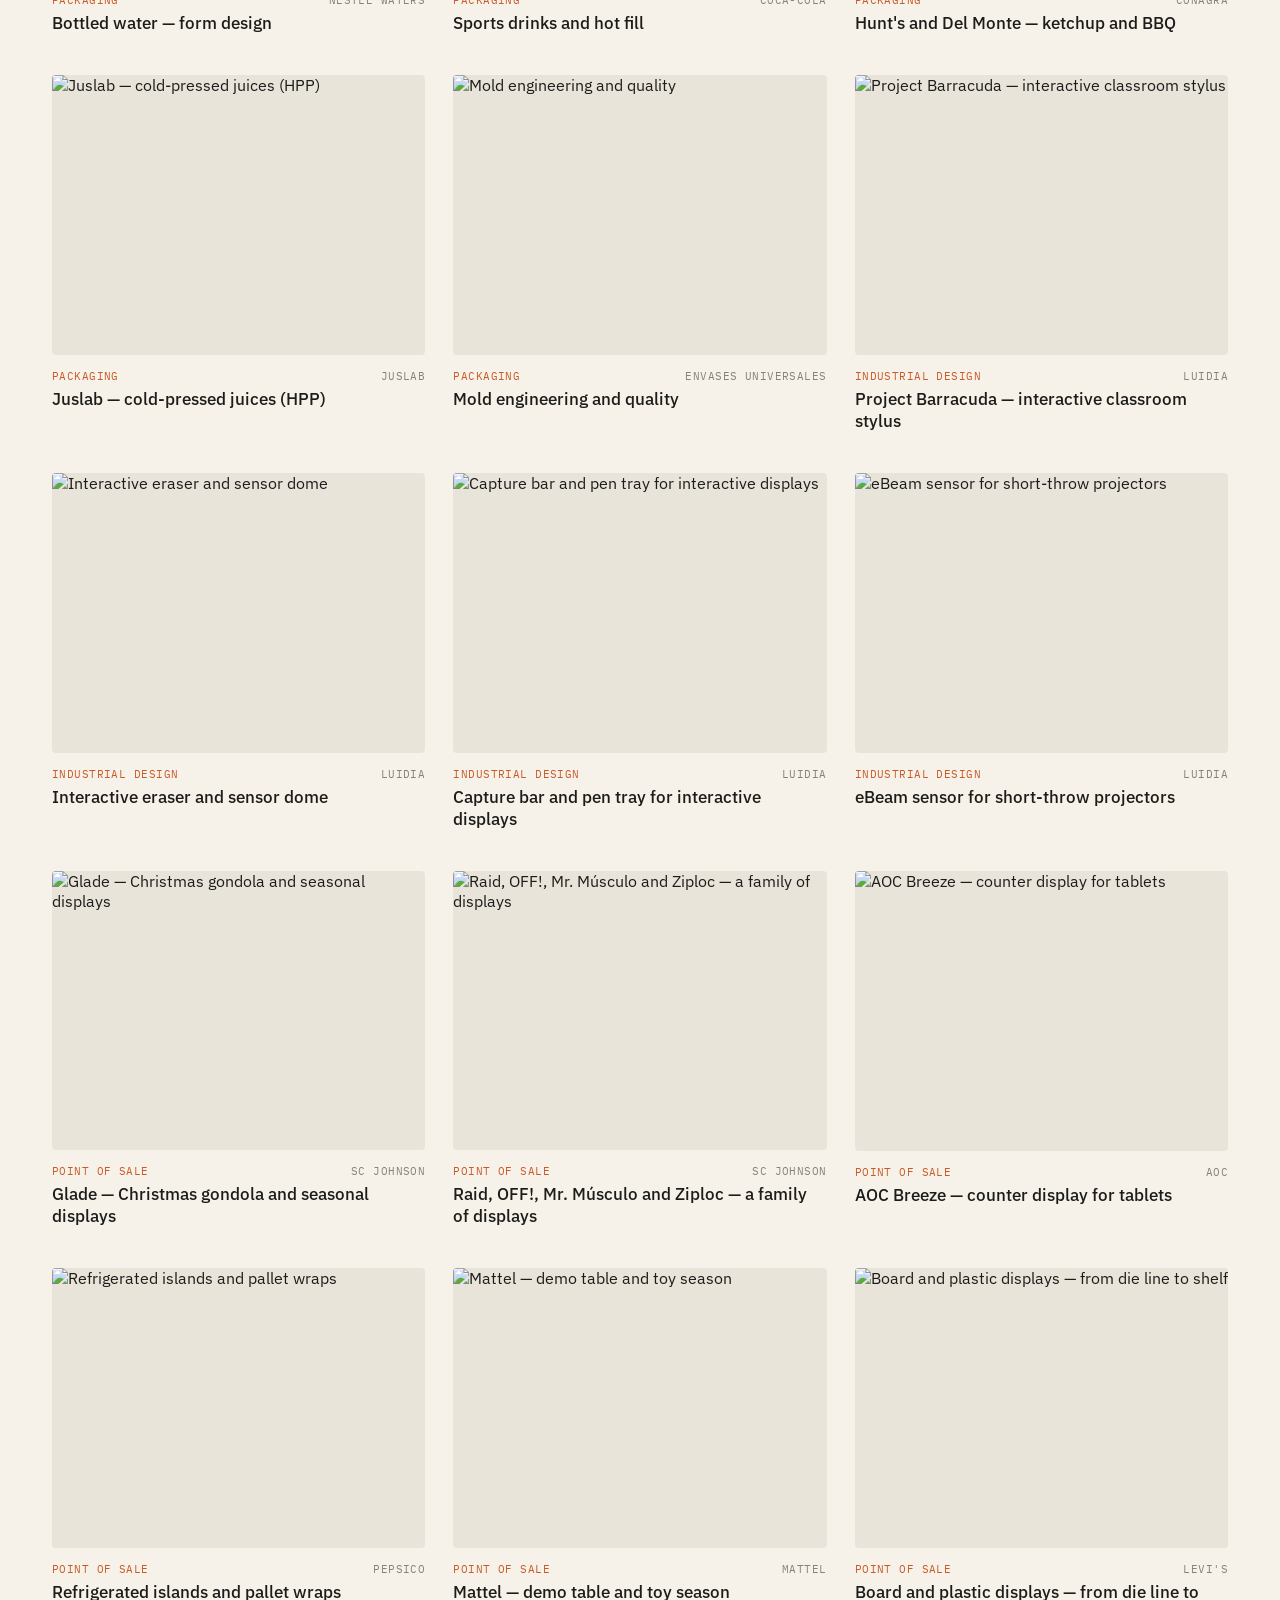
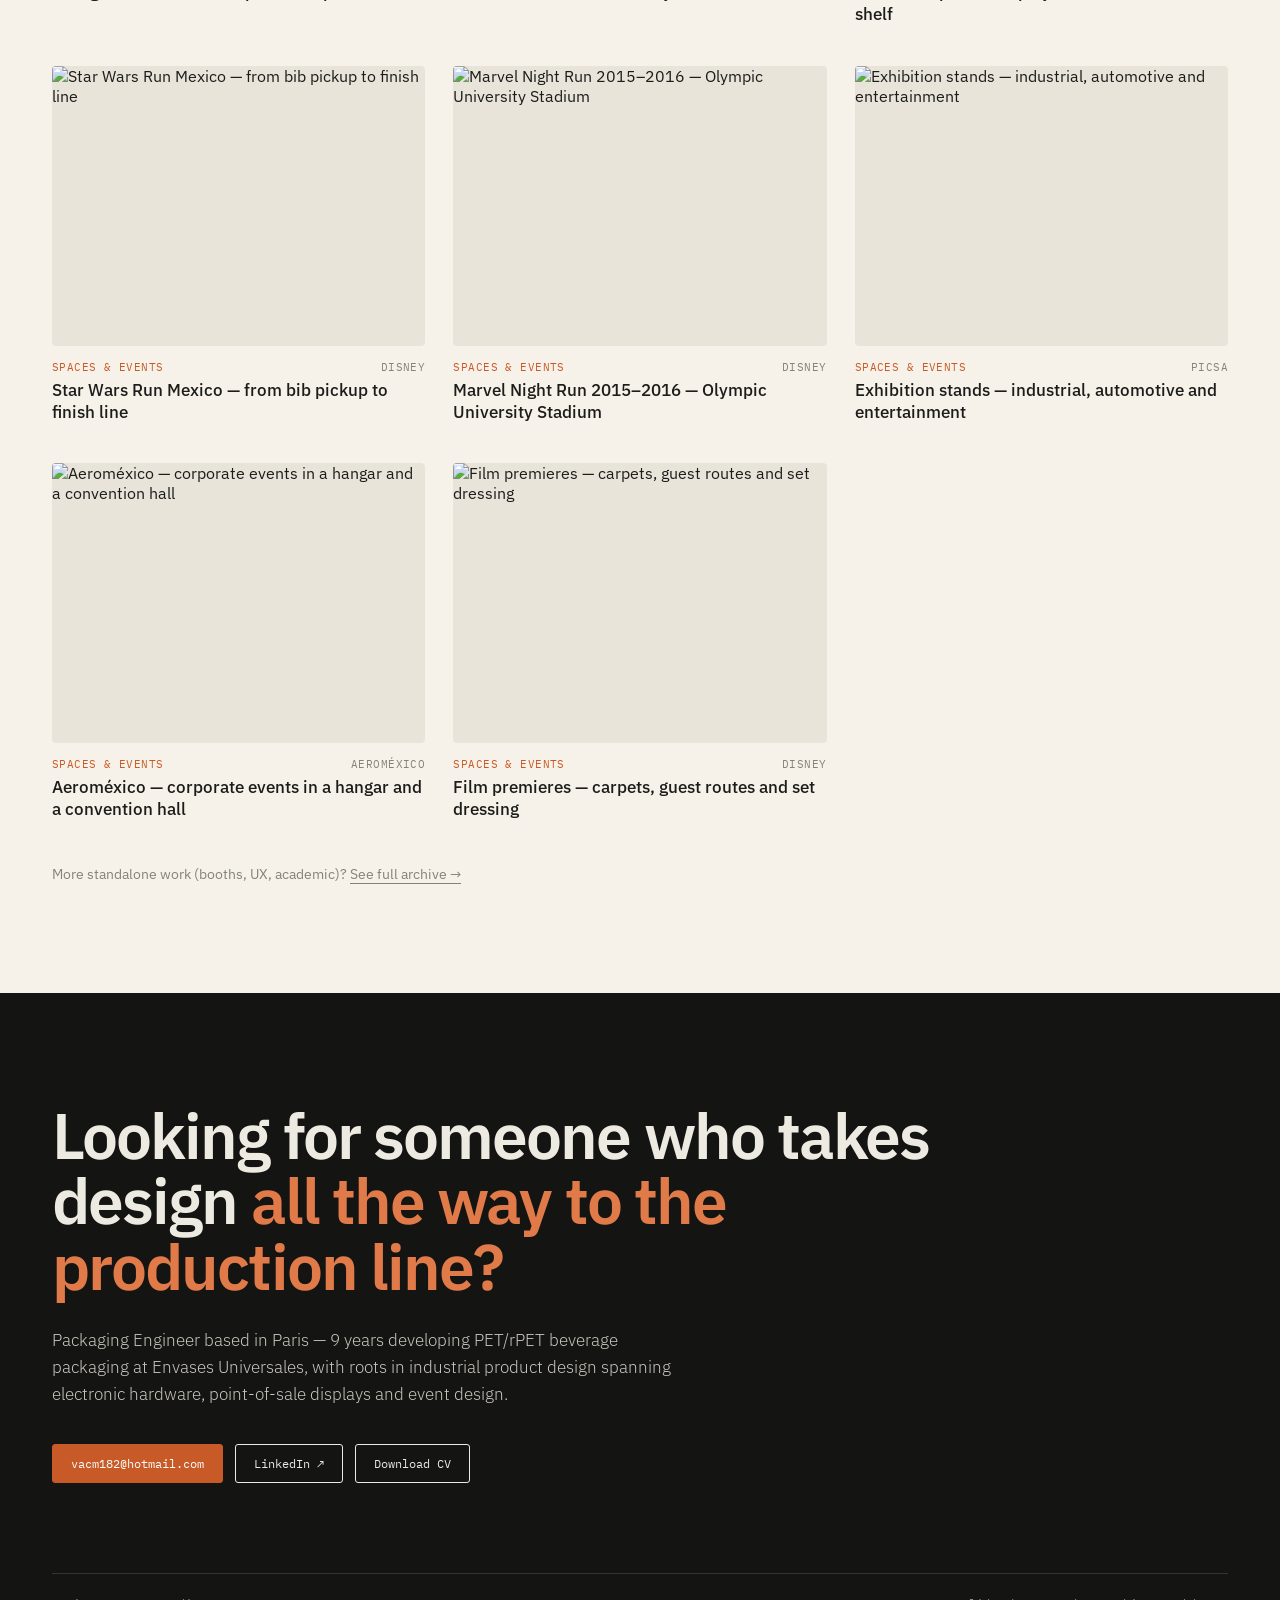
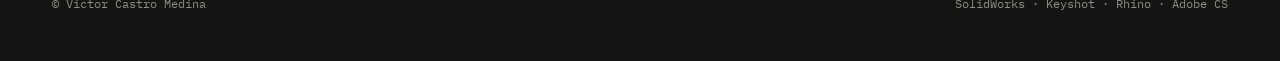
==== commit 3ead9022: "Add files via upload" ====
--- a/index.html
+++ b/index.html
@@ -3,357 +3,346 @@
 <head>
 <meta charset="UTF-8">
 <meta name="viewport" content="width=device-width, initial-scale=1.0">
-<title>Vic — Industrial design · Packaging engineering</title>
-<meta name="description" content="Victor Castro Medina — Packaging Engineer & industrial designer based in Paris. PET/rPET beverage packaging, hardware and point-of-sale design.">
+<title>Victor Castro Medina — Packaging & Industrial Design</title>
+<meta name="description" content="Victor Castro Medina — Packaging Engineer & Industrial Designer based in Paris. PET/rPET packaging, hardware, point-of-sale and spatial design.">
 <link rel="preconnect" href="https://fonts.googleapis.com">
 <link rel="preconnect" href="https://fonts.gstatic.com" crossorigin>
-<link href="https://fonts.googleapis.com/css2?family=IBM+Plex+Mono:wght@400;500&family=IBM+Plex+Sans:wght@400;500;600&display=swap" rel="stylesheet">
-<link rel="stylesheet" href="style.css">
+<link href="https://fonts.googleapis.com/css2?family=IBM+Plex+Mono:wght@400;500&family=IBM+Plex+Sans:wght@300;400;500;600;700&display=swap" rel="stylesheet">
+<style>
+:root{
+  --paper:#F7F2E9; --ink:#1C1C1A; --dark:#141413; --dark2:#1F1F1C;
+  --steel:#83837A; --line:#DEDED4; --line-d:#34342F; --signal:#C85A28; --signal-l:#E07A48;
+}
+*{box-sizing:border-box;margin:0;padding:0}
+html{scroll-behavior:smooth}
+body{background:var(--paper);color:var(--ink);font-family:'IBM Plex Sans',-apple-system,'Segoe UI',sans-serif;-webkit-font-smoothing:antialiased;overflow-x:hidden}
+a{color:inherit;text-decoration:none}
+img{display:block;max-width:100%}
+.mono{font-family:'IBM Plex Mono',monospace}
+.wrap{max-width:1240px;margin:0 auto;padding:0 32px}
+
+/* nav */
+nav.top{position:fixed;inset:0 0 auto 0;z-index:50;transition:background .3s,border-color .3s;border-bottom:1px solid transparent}
+nav.top.solid{background:rgba(20,20,19,.92);backdrop-filter:blur(8px);border-color:var(--line-d)}
+nav.top .wrap{display:flex;align-items:center;justify-content:space-between;height:64px;color:#EDEAE2}
+nav.top .brand{font-weight:600;letter-spacing:-.01em}
+nav.top .links{display:flex;gap:28px;align-items:center;font-size:.85rem}
+nav.top .links a{opacity:.75}
+nav.top .links a:hover{opacity:1}
+.lang{display:flex;gap:2px}
+.lang button{font-family:'IBM Plex Mono',monospace;font-size:.7rem;background:none;border:none;color:inherit;opacity:.5;cursor:pointer;padding:4px 6px}
+.lang button.active{opacity:1;color:var(--signal-l)}
+.btn{display:inline-flex;align-items:center;gap:8px;font-family:'IBM Plex Mono',monospace;font-size:.75rem;padding:11px 18px;border-radius:3px;border:1px solid currentColor;transition:background .2s,color .2s}
+.btn.solid{background:var(--signal);border-color:var(--signal);color:#fff}
+.btn.solid:hover{background:var(--signal-l);border-color:var(--signal-l)}
+.btn.ghost:hover{background:#EDEAE2;color:var(--dark)}
+
+/* hero */
+.hero{background:var(--dark);color:#EDEAE2;padding:140px 0 72px;position:relative}
+.hero-grid{display:grid;grid-template-columns:1fr 1.15fr;gap:56px;align-items:center}
+.eyebrow{font-family:'IBM Plex Mono',monospace;font-size:.75rem;color:var(--signal-l);letter-spacing:.06em;text-transform:uppercase;margin-bottom:22px}
+.hero h1{font-size:clamp(2.6rem,5.6vw,4.6rem);line-height:1.02;font-weight:600;letter-spacing:-.03em}
+.hero h1 .thin{font-weight:300;color:#B9B6AC}
+.hero .lede{font-size:1.12rem;line-height:1.55;color:#C9C6BC;max-width:540px;margin:26px 0 34px;font-weight:300}
+.hero .ctas{display:flex;gap:12px;flex-wrap:wrap}
+.show{position:relative;aspect-ratio:4/3;border-radius:6px;overflow:hidden;background:#222;box-shadow:0 30px 80px rgba(0,0,0,.45)}
+.show .sl{position:absolute;inset:0;opacity:0;transition:opacity 1.2s ease}
+.show .sl.on{opacity:1;z-index:1}
+.show .sl img{width:100%;height:100%;object-fit:cover;transform:scale(1.12);transition:transform 7s linear}
+.show .sl.on img{transform:scale(1)}
+.show .cap{position:absolute;left:0;right:0;bottom:0;z-index:3;padding:46px 22px 18px;background:linear-gradient(transparent,rgba(0,0,0,.72));display:flex;justify-content:space-between;align-items:flex-end;gap:16px}
+.show .cap .ct{font-size:1rem;font-weight:500;color:#fff;line-height:1.3;transition:opacity .4s}
+.show .cap .cc{font-family:'IBM Plex Mono',monospace;font-size:.68rem;color:var(--signal-l);text-transform:uppercase;letter-spacing:.05em;margin-bottom:4px}
+.show .cap .go{font-family:'IBM Plex Mono',monospace;font-size:.7rem;color:#fff;white-space:nowrap;border-bottom:1px solid #fff;padding-bottom:2px}
+.show .bars{position:absolute;top:16px;left:16px;right:16px;z-index:3;display:flex;gap:6px}
+.show .bars i{flex:1;height:2px;background:rgba(255,255,255,.28);border-radius:2px;overflow:hidden;cursor:pointer}
+.show .bars i b{display:block;height:100%;width:0;background:#fff}
+.show .bars i.done b{width:100%}
+.show .bars i.run b{animation:fill var(--dur) linear forwards}
+@keyframes fill{to{width:100%}}
+.show:hover .bars i.run b{animation-play-state:paused}
+.stats{display:grid;grid-template-columns:repeat(4,1fr);border-top:1px solid var(--line-d);margin-top:84px;padding-top:30px;gap:24px}
+.stat b{display:block;font-size:2.4rem;font-weight:600;letter-spacing:-.02em;color:#fff}
+.stat b em{font-style:normal;color:var(--signal-l)}
+.stat span{font-size:.82rem;color:#A9A69C;line-height:1.4;display:block;margin-top:4px}
+.clients{border-top:1px solid var(--line-d);margin-top:30px;padding-top:22px;display:flex;flex-wrap:wrap;gap:8px 26px;font-family:'IBM Plex Mono',monospace;font-size:.78rem;color:#8E8B82}
+.clients .lbl{color:var(--signal-l)}
+
+/* section heads */
+section{padding:110px 0}
+.shead{display:flex;justify-content:space-between;align-items:flex-end;margin-bottom:56px;gap:24px;flex-wrap:wrap}
+.shead h2{font-size:clamp(2rem,3.6vw,2.9rem);font-weight:600;letter-spacing:-.025em;line-height:1.05}
+.shead p{color:var(--steel);max-width:420px;line-height:1.5}
+
+/* featured */
+.feat{display:grid;grid-template-columns:7fr 5fr;gap:56px;align-items:center;padding:44px 0;border-top:1px solid var(--line)}
+.feat:nth-child(even){grid-template-columns:5fr 7fr}
+.feat:nth-child(even) .fimg{order:2}
+.fimg{display:block;overflow:hidden;border-radius:4px;aspect-ratio:4/3;background:#E9E4DA}
+.fimg img{width:100%;height:100%;object-fit:cover;transition:transform .7s ease}
+.feat:hover .fimg img{transform:scale(1.04)}
+.fnum{font-family:'IBM Plex Mono',monospace;font-size:.75rem;color:var(--signal)}
+.fcat{font-family:'IBM Plex Mono',monospace;font-size:.72rem;color:var(--steel);margin-left:10px;text-transform:uppercase;letter-spacing:.05em}
+.ftxt h3{font-size:clamp(1.6rem,2.6vw,2.2rem);line-height:1.12;font-weight:600;letter-spacing:-.02em;margin:16px 0 14px}
+.ftxt .fsub{color:#55554E;line-height:1.55;font-size:1.02rem}
+.ftxt .fbrand{font-family:'IBM Plex Mono',monospace;font-size:.75rem;color:var(--steel);margin-top:18px}
+.ftxt .chips{display:flex;flex-wrap:wrap;gap:6px;margin-top:18px}
+.chip{font-family:'IBM Plex Mono',monospace;font-size:.7rem;border:1px solid var(--line);border-radius:999px;padding:5px 11px;color:#55554E;background:#FBF8F2}
+.more{display:inline-flex;gap:8px;margin-top:26px;font-family:'IBM Plex Mono',monospace;font-size:.78rem;border-bottom:1px solid var(--ink);padding-bottom:3px}
+.feat:hover .more{color:var(--signal);border-color:var(--signal)}
+
+/* disciplines */
+.disc{background:var(--dark);color:#EDEAE2}
+.disc .shead p{color:#A9A69C}
+.dgrid{display:grid;grid-template-columns:repeat(4,1fr);gap:1px;background:var(--line-d);border:1px solid var(--line-d)}
+.dcell{background:var(--dark);padding:30px 26px 34px;cursor:pointer;transition:background .2s}
+.dcell:hover{background:var(--dark2)}
+.dcell .n{font-family:'IBM Plex Mono',monospace;font-size:.72rem;color:var(--signal-l)}
+.dcell h4{font-size:1.3rem;font-weight:600;margin:40px 0 10px;letter-spacing:-.01em}
+.dcell p{font-size:.88rem;color:#A9A69C;line-height:1.5}
+.dcell .cnt{font-family:'IBM Plex Mono',monospace;font-size:.72rem;margin-top:22px;color:#EDEAE2}
+
+/* all work */
+.pills{display:flex;flex-wrap:wrap;gap:8px;margin-bottom:36px}
+.pill{font-family:'IBM Plex Mono',monospace;font-size:.75rem;padding:9px 16px;border:1px solid var(--line);border-radius:999px;background:none;color:var(--steel);cursor:pointer}
+.pill:hover{border-color:var(--steel)}
+.pill.active{background:var(--ink);border-color:var(--ink);color:var(--paper)}
+.grid{display:grid;grid-template-columns:repeat(3,1fr);gap:40px 28px}
+.card .cimg{overflow:hidden;border-radius:4px;aspect-ratio:4/3;background:#E9E4DA}
+.card img{width:100%;height:100%;object-fit:cover;transition:transform .6s ease}
+.card:hover img{transform:scale(1.05)}
+.card .meta{display:flex;justify-content:space-between;margin-top:14px;font-family:'IBM Plex Mono',monospace;font-size:.68rem;color:var(--steel);text-transform:uppercase;letter-spacing:.04em}
+.card .meta .c{color:var(--signal)}
+.card h5{font-size:1.05rem;font-weight:500;line-height:1.3;margin-top:6px}
+.card:hover h5{color:var(--signal)}
+.note{margin-top:44px;font-size:.85rem;color:var(--steel)}
+.note a{border-bottom:1px solid currentColor}
+
+/* contact */
+.contact{background:var(--dark);color:#EDEAE2;padding:110px 0 50px}
+.contact h2{font-size:clamp(2.4rem,5vw,4rem);font-weight:600;letter-spacing:-.03em;line-height:1.02;max-width:900px}
+.contact h2 span{color:var(--signal-l)}
+.contact .bio{color:#C9C6BC;max-width:620px;line-height:1.6;margin:28px 0 36px;font-weight:300;font-size:1.05rem}
+.contact .row{display:flex;gap:12px;flex-wrap:wrap}
+.foot{display:flex;justify-content:space-between;border-top:1px solid var(--line-d);margin-top:90px;padding-top:22px;font-family:'IBM Plex Mono',monospace;font-size:.72rem;color:#8E8B82;flex-wrap:wrap;gap:10px}
+
+/* reveal */
+.rv{opacity:0;transform:translateY(24px);transition:opacity .8s ease,transform .8s ease}
+.rv.in{opacity:1;transform:none}
+.wipe{clip-path:inset(100% 0 0 0);transition:clip-path 1.1s cubic-bezier(.77,0,.18,1)}
+.wipe img{transform:scale(1.25)!important;transition:transform 1.6s cubic-bezier(.2,.7,.2,1)!important}
+.wipe.in{clip-path:inset(0 0 0 0)}
+.wipe.in img{transform:scale(1)!important}
+.feat.in:hover .fimg img{transform:scale(1.04)!important}
+.card.rv{transition-delay:var(--d,0s)}
+.ftxt>*{opacity:0;transform:translateY(18px);transition:opacity .7s ease,transform .7s ease}
+.feat.in .ftxt>*{opacity:1;transform:none}
+.feat.in .ftxt>*:nth-child(2){transition-delay:.08s}.feat.in .ftxt>*:nth-child(3){transition-delay:.16s}.feat.in .ftxt>*:nth-child(4){transition-delay:.24s}.feat.in .ftxt>*:nth-child(5){transition-delay:.32s}.feat.in .ftxt>*:nth-child(6){transition-delay:.4s}.feat.in .ftxt>*:nth-child(7){transition-delay:.48s}
+@media (prefers-reduced-motion:reduce){.rv,.wipe,.wipe img,.ftxt>*,.show .sl img{transition:none!important;opacity:1!important;transform:none!important;clip-path:none!important}}
+
+@media (max-width:900px){
+  .wrap{padding:0 16px}
+  nav.top .links a.hide-m{display:none}
+  .hero{padding:110px 0 56px}
+  .hero-grid,.feat,.feat:nth-child(even){grid-template-columns:1fr;gap:28px}
+  .feat:nth-child(even) .fimg{order:0}
+  
+  .stats{grid-template-columns:1fr 1fr;margin-top:50px}
+  .dgrid{grid-template-columns:1fr 1fr}
+  .grid{grid-template-columns:1fr 1fr;gap:28px 16px}
+  section{padding:76px 0}
+}
+@media (max-width:560px){
+  .grid,.dgrid{grid-template-columns:1fr}
+  .stat b{font-size:2rem}
+}
+</style>
 </head>
 <body>
-<div class="wrap">
-  <header>
-    <div>
-      <p class="name">Vic</p>
-      <p class="role" data-t="role">Diseño industrial · Ingeniería de empaque</p>
+
+<nav class="top" id="nav">
+  <div class="wrap">
+    <a class="brand" href="#top">Victor Castro Medina</a>
+    <div class="links">
+      <a class="hide-m" href="#work" data-u="nav_work">Proyectos</a>
+      <a class="hide-m" href="#contact" data-u="nav_contact">Contacto</a>
+      <div class="lang"><button data-lang="es">ES</button><button data-lang="en">EN</button><button data-lang="fr">FR</button></div>
     </div>
-    <nav class="lang"><button data-lang="es">ES</button><button data-lang="en">EN</button><button data-lang="fr">FR</button></nav>
-  </header>
-
-  <div class="about">
-    <p data-t="bio"></p>
-    <p class="tags">pet/rpet · blow molding · solidworks · keyshot · lightweighting</p>
-    <p class="contact"><a href="https://www.linkedin.com/in/victor-a-castro-medina" target="_blank" rel="noopener">linkedin.com/in/victor-a-castro-medina</a> · <a href="mailto:vacm182@hotmail.com">vacm182@hotmail.com</a></p>
-  </div>
-
-  <div class="pills">
-    <button class="pill active" data-cat="todo" data-t="all">todo</button>
-    <button class="pill" data-cat="packaging" data-t="packaging">packaging</button>
-    <button class="pill" data-cat="hardware" data-t="hardware">hardware</button>
-    <button class="pill" data-cat="pos" data-t="pos">punto de venta</button>
-    <button class="pill" data-cat="eventos" data-t="eventos">eventos</button>
-    <button class="pill" data-cat="ux" data-t="ux">ux / digital</button>
-    <button class="pill" data-cat="escolares" data-t="escolares">escolares</button>
-  </div>
-
-  <div class="grid" id="grid">
-    <a class="card case" data-cat="packaging" data-case="maggi" href="caso.html?c=maggi">
-      <img src="images/packaging/maggi-01.jpg" alt="" loading="lazy">
-      <div class="caption">
-        <p class="title"></p>
-        <p class="cat" data-t="packaging">packaging</p>
-        <p class="desc"></p>
-        <p class="more-link" data-t="see">ver caso →</p>
+  </div>
+</nav>
+
+<header class="hero" id="top">
+  <div class="wrap">
+    <div class="hero-grid">
+      <div>
+        <p class="eyebrow" data-u="eyebrow">Paris · disponible</p>
+        <h1><span data-u="h1a">Ingeniero de empaque</span><br><span class="thin" data-u="h1b">y diseñador industrial.</span></h1>
+        <p class="lede" data-u="lede"></p>
+        <div class="ctas">
+          <a class="btn solid" href="#featured" data-u="cta1">Ver proyectos ↓</a>
+          <a class="btn ghost" href="mailto:vacm182@hotmail.com" data-u="cta2">Contactar</a>
+        </div>
       </div>
-    </a>
-    <a class="card case" data-cat="packaging" data-case="waterpeople" href="caso.html?c=waterpeople">
-      <img src="images/packaging/waterpeople-01.jpg" alt="" loading="lazy">
-      <div class="caption">
-        <p class="title"></p>
-        <p class="cat" data-t="packaging">packaging</p>
-        <p class="desc"></p>
-        <p class="more-link" data-t="see">ver caso →</p>
-      </div>
-    </a>
-    <a class="card case" data-cat="packaging" data-case="coronado" href="caso.html?c=coronado">
-      <img src="images/packaging/coronado-01.jpg" alt="" loading="lazy">
-      <div class="caption">
-        <p class="title"></p>
-        <p class="cat" data-t="packaging">packaging</p>
-        <p class="desc"></p>
-        <p class="more-link" data-t="see">ver caso →</p>
-      </div>
-    </a>
-    <a class="card case" data-cat="packaging" data-case="agua" href="caso.html?c=agua">
-      <img src="images/packaging/agua-01.jpg" alt="" loading="lazy">
-      <div class="caption">
-        <p class="title"></p>
-        <p class="cat" data-t="packaging">packaging</p>
-        <p class="desc"></p>
-        <p class="more-link" data-t="see">ver caso →</p>
-      </div>
-    </a>
-    <a class="card case" data-cat="packaging" data-case="deportivas" href="caso.html?c=deportivas">
-      <img src="images/packaging/deportivas-01.jpg" alt="" loading="lazy">
-      <div class="caption">
-        <p class="title"></p>
-        <p class="cat" data-t="packaging">packaging</p>
-        <p class="desc"></p>
-        <p class="more-link" data-t="see">ver caso →</p>
-      </div>
-    </a>
-    <a class="card case" data-cat="packaging" data-case="conagra" href="caso.html?c=conagra">
-      <img src="images/packaging/conagra-01.jpg" alt="" loading="lazy">
-      <div class="caption">
-        <p class="title"></p>
-        <p class="cat" data-t="packaging">packaging</p>
-        <p class="desc"></p>
-        <p class="more-link" data-t="see">ver caso →</p>
-      </div>
-    </a>
-    <a class="card case" data-cat="packaging" data-case="juslab" href="caso.html?c=juslab">
-      <img src="images/packaging/juslab-01.jpg" alt="" loading="lazy">
-      <div class="caption">
-        <p class="title"></p>
-        <p class="cat" data-t="packaging">packaging</p>
-        <p class="desc"></p>
-        <p class="more-link" data-t="see">ver caso →</p>
-      </div>
-    </a>
-    <a class="card case" data-cat="packaging" data-case="molde" href="caso.html?c=molde">
-      <img src="images/packaging/molde-01.jpg" alt="" loading="lazy">
-      <div class="caption">
-        <p class="title"></p>
-        <p class="cat" data-t="packaging">packaging</p>
-        <p class="desc"></p>
-        <p class="more-link" data-t="see">ver caso →</p>
-      </div>
-    </a>
-    <a class="card case" data-cat="hardware" data-case="barracuda" href="caso.html?c=barracuda">
-      <img src="images/hardware/barracuda-01.jpg" alt="" loading="lazy">
-      <div class="caption">
-        <p class="title"></p>
-        <p class="cat" data-t="hardware">hardware</p>
-        <p class="desc"></p>
-        <p class="more-link" data-t="see">ver caso →</p>
-      </div>
-    </a>
-    <a class="card case" data-cat="hardware" data-case="borrador" href="caso.html?c=borrador">
-      <img src="images/hardware/borrador-01.jpg" alt="" loading="lazy">
-      <div class="caption">
-        <p class="title"></p>
-        <p class="cat" data-t="hardware">hardware</p>
-        <p class="desc"></p>
-        <p class="more-link" data-t="see">ver caso →</p>
-      </div>
-    </a>
-    <a class="card case" data-cat="hardware" data-case="captura" href="caso.html?c=captura">
-      <img src="images/hardware/captura-01.jpg" alt="" loading="lazy">
-      <div class="caption">
-        <p class="title"></p>
-        <p class="cat" data-t="hardware">hardware</p>
-        <p class="desc"></p>
-        <p class="more-link" data-t="see">ver caso →</p>
-      </div>
-    </a>
-    <a class="card case" data-cat="hardware" data-case="proyector" href="caso.html?c=proyector">
-      <img src="images/hardware/proyector-01.jpg" alt="" loading="lazy">
-      <div class="caption">
-        <p class="title"></p>
-        <p class="cat" data-t="hardware">hardware</p>
-        <p class="desc"></p>
-        <p class="more-link" data-t="see">ver caso →</p>
-      </div>
-    </a>
-    <div class="card" data-cat="hardware">
-      <img src="images/hardware-crayola.jpg" alt="Crayola" loading="lazy">
-      <div class="caption">
-        <p class="title">Crayola</p>
-        <p class="cat" data-t="hardware">hardware</p>
-      </div>
+      <div class="show" id="show"></div>
     </div>
-    <div class="card" data-cat="hardware">
-      <img src="images/hardware-office-context.jpg" alt="eBeam en oficina" loading="lazy">
-      <div class="caption">
-        <p class="title" data-t="t-office">eBeam en oficina</p>
-        <p class="cat" data-t="hardware">hardware</p>
-      </div>
+    <div class="stats">
+      <div class="stat"><b>9 <em data-u="yrs">años</em></b><span data-u="s1"></span></div>
+      <div class="stat"><b>20+</b><span data-u="s2"></span></div>
+      <div class="stat"><b>−18<em>%</em></b><span data-u="s3"></span></div>
+      <div class="stat"><b>−30<em>%</em></b><span data-u="s4"></span></div>
     </div>
-    <div class="card" data-cat="hardware">
-      <img src="images/hardware-dell-rack.jpg" alt="Rack de carga — Dell" loading="lazy">
-      <div class="caption">
-        <p class="title" data-t="t-dell">Rack de carga — Dell</p>
-        <p class="cat" data-t="hardware">hardware</p>
-      </div>
+    <div class="clients"><span class="lbl" data-u="clients">Clientes</span><span>Nestlé</span><span>Coca-Cola</span><span>Grupo Bimbo</span><span>ConAgra</span><span>Jumex</span><span>SC Johnson</span><span>PepsiCo</span><span>Mattel</span><span>Disney</span><span>Aeroméxico</span><span>Luidia · eBeam</span></div>
+  </div>
+</header>
+
+<section id="featured">
+  <div class="wrap">
+    <div class="shead rv"><h2 data-u="feat_h">Proyectos destacados</h2><p data-u="feat_p"></p></div>
+    <div id="feats"></div>
+  </div>
+</section>
+
+<section class="disc">
+  <div class="wrap">
+    <div class="shead rv"><h2 data-u="disc_h">Cuatro disciplinas, un mismo método</h2><p data-u="disc_p"></p></div>
+    <div class="dgrid rv" id="dgrid"></div>
+  </div>
+</section>
+
+<section id="work">
+  <div class="wrap">
+    <div class="shead rv"><h2 data-u="all_h">Todos los proyectos</h2></div>
+    <div class="pills" id="pills"></div>
+    <div class="grid" id="grid"></div>
+    <p class="note"><span data-u="note">¿Más trabajo suelto (stands, UX, escolares)?</span> <a href="archivo.html" data-u="note_a">Ver archivo completo →</a></p>
+  </div>
+</section>
+
+<section class="contact" id="contact">
+  <div class="wrap">
+    <h2 data-u="ct_h"></h2>
+    <p class="bio" data-t="bio"></p>
+    <div class="row">
+      <a class="btn solid" href="mailto:vacm182@hotmail.com">vacm182@hotmail.com</a>
+      <a class="btn ghost" href="https://www.linkedin.com/in/victor-a-castro-medina" target="_blank" rel="noopener">LinkedIn ↗</a>
+      <a class="btn ghost" href="#" data-u="cv">Descargar CV</a>
     </div>
-    <a class="card case" data-cat="pos" data-case="scjohnson" href="caso.html?c=scjohnson">
-      <img src="images/pos/scjohnson-01.jpg" alt="" loading="lazy">
-      <div class="caption">
-        <p class="title"></p>
-        <p class="cat" data-t="pos">punto de venta</p>
-        <p class="desc"></p>
-        <p class="more-link" data-t="see">ver caso →</p>
-      </div>
-    </a>
-    <a class="card case" data-cat="pos" data-case="glade" href="caso.html?c=glade">
-      <img src="images/pos/glade-01.jpg" alt="" loading="lazy">
-      <div class="caption">
-        <p class="title"></p>
-        <p class="cat" data-t="pos">punto de venta</p>
-        <p class="desc"></p>
-        <p class="more-link" data-t="see">ver caso →</p>
-      </div>
-    </a>
-    <a class="card case" data-cat="pos" data-case="aoc" href="caso.html?c=aoc">
-      <img src="images/pos/aoc-01.jpg" alt="" loading="lazy">
-      <div class="caption">
-        <p class="title"></p>
-        <p class="cat" data-t="pos">punto de venta</p>
-        <p class="desc"></p>
-        <p class="more-link" data-t="see">ver caso →</p>
-      </div>
-    </a>
-    <a class="card case" data-cat="pos" data-case="piso" href="caso.html?c=piso">
-      <img src="images/pos/piso-01.jpg" alt="" loading="lazy">
-      <div class="caption">
-        <p class="title"></p>
-        <p class="cat" data-t="pos">punto de venta</p>
-        <p class="desc"></p>
-        <p class="more-link" data-t="see">ver caso →</p>
-      </div>
-    </a>
-    <a class="card case" data-cat="pos" data-case="mattel" href="caso.html?c=mattel">
-      <img src="images/pos/mattel-01.jpg" alt="" loading="lazy">
-      <div class="caption">
-        <p class="title"></p>
-        <p class="cat" data-t="pos">punto de venta</p>
-        <p class="desc"></p>
-        <p class="more-link" data-t="see">ver caso →</p>
-      </div>
-    </a>
-    <a class="card case" data-cat="pos" data-case="carton" href="caso.html?c=carton">
-      <img src="images/pos/carton-01.jpg" alt="" loading="lazy">
-      <div class="caption">
-        <p class="title"></p>
-        <p class="cat" data-t="pos">punto de venta</p>
-        <p class="desc"></p>
-        <p class="more-link" data-t="see">ver caso →</p>
-      </div>
-    </a>
-    <div class="card" data-cat="pos">
-      <img src="images/pos-officedepot.jpg" alt="Office Depot — Back to School" loading="lazy">
-      <div class="caption">
-        <p class="title">Office Depot — Back to School</p>
-        <p class="cat" data-t="pos">pos</p>
-      </div>
-    </div>
-    <div class="card" data-cat="pos">
-      <img src="images/pos-eternelle.jpg" alt="Eternelle — mostrador" loading="lazy">
-      <div class="caption">
-        <p class="title" data-t="t-eternelle">Eternelle — mostrador</p>
-        <p class="cat" data-t="pos">pos</p>
-      </div>
-    </div>
-    <div class="card" data-cat="pos">
-      <img src="images/pos-pes2013.jpg" alt="PES 2013 — estela promocional" loading="lazy">
-      <div class="caption">
-        <p class="title" data-t="t-pes">PES 2013 — estela promocional</p>
-        <p class="cat" data-t="pos">pos</p>
-      </div>
-    </div>
-    <div class="card" data-cat="pos">
-      <img src="images/pos-storefront.jpg" alt="Rotulación de fachada" loading="lazy">
-      <div class="caption">
-        <p class="title" data-t="t-facade">Rotulación de fachada</p>
-        <p class="cat" data-t="pos">pos</p>
-      </div>
-    </div>
-    <a class="card case" data-cat="eventos" data-case="starwars" href="caso.html?c=starwars">
-      <img src="images/eventos/starwars-01.jpg" alt="" loading="lazy">
-      <div class="caption">
-        <p class="title"></p>
-        <p class="cat" data-t="eventos">eventos</p>
-        <p class="desc"></p>
-        <p class="more-link" data-t="see">ver caso →</p>
-      </div>
-    </a>
-    <a class="card case" data-cat="eventos" data-case="marvel" href="caso.html?c=marvel">
-      <img src="images/eventos/marvel-01.jpg" alt="" loading="lazy">
-      <div class="caption">
-        <p class="title"></p>
-        <p class="cat" data-t="eventos">eventos</p>
-        <p class="desc"></p>
-        <p class="more-link" data-t="see">ver caso →</p>
-      </div>
-    </a>
-    <a class="card case" data-cat="eventos" data-case="stands" href="caso.html?c=stands">
-      <img src="images/eventos/stands-01.jpg" alt="" loading="lazy">
-      <div class="caption">
-        <p class="title"></p>
-        <p class="cat" data-t="eventos">eventos</p>
-        <p class="desc"></p>
-        <p class="more-link" data-t="see">ver caso →</p>
-      </div>
-    </a>
-    <a class="card case" data-cat="eventos" data-case="aeromexico" href="caso.html?c=aeromexico">
-      <img src="images/eventos/aeromexico-01.jpg" alt="" loading="lazy">
-      <div class="caption">
-        <p class="title"></p>
-        <p class="cat" data-t="eventos">eventos</p>
-        <p class="desc"></p>
-        <p class="more-link" data-t="see">ver caso →</p>
-      </div>
-    </a>
-    <a class="card case" data-cat="eventos" data-case="premieres" href="caso.html?c=premieres">
-      <img src="images/eventos/premieres-01.jpg" alt="" loading="lazy">
-      <div class="caption">
-        <p class="title"></p>
-        <p class="cat" data-t="eventos">eventos</p>
-        <p class="desc"></p>
-        <p class="more-link" data-t="see">ver caso →</p>
-      </div>
-    </a>
-    <div class="card" data-cat="eventos">
-      <img src="images/eventos-batman.jpg" alt="Batman v Superman" loading="lazy">
-      <div class="caption">
-        <p class="title" data-t="t-bvs">Batman v Superman — conferencia de prensa</p>
-        <p class="cat" data-t="eventos">eventos</p>
-      </div>
-    </div>
-    <div class="card" data-cat="eventos">
-      <img src="images/eventos-ebeam.jpg" alt="eBeam — stand de feria" loading="lazy">
-      <div class="caption">
-        <p class="title" data-t="t-ebeamstand">eBeam — stand de feria</p>
-        <p class="cat" data-t="eventos">eventos</p>
-      </div>
-    </div>
-    <div class="card" data-cat="eventos">
-      <img src="images/eventos-standpublicitario.jpg" alt="Stand publicitario" loading="lazy">
-      <div class="caption">
-        <p class="title" data-t="t-stand">Stand publicitario</p>
-        <p class="cat" data-t="eventos">eventos</p>
-      </div>
-    </div>
-    <div class="card" data-cat="ux">
-      <div class="placeholder" style="min-height:150px;"><span data-t="pending">imagen pendiente</span></div>
-      <div class="caption"><p class="title" data-t="t-french">App para aprender francés</p><p class="cat" data-t="ux">ux / digital</p></div>
-    </div>
-    <div class="card" data-cat="ux">
-      <div class="placeholder" style="min-height:165px;"><span data-t="pending">imagen pendiente</span></div>
-      <div class="caption"><p class="title">Casa Creativa Inmobiliaria</p><p class="cat" data-t="ux">ux / digital</p></div>
-    </div>
-    <div class="card" data-cat="escolares">
-      <div class="placeholder" style="min-height:140px;"><span data-t="pending">imagen pendiente</span></div>
-      <div class="caption"><p class="title">ME310 — Stanford / UNAM</p><p class="cat" data-t="escolares">escolares</p><p class="desc" data-t="d-me310">Design Thinking Innovation Program, en colaboración con Stanford. 2009–2010.</p></div>
-    </div>
-  </div>
-
-  <footer><p data-t="footer">Vic — diseño industrial</p></footer>
-</div>
-
-<script src="i18n.js"></script>
+    <div class="foot"><span>© Victor Castro Medina</span><span>SolidWorks · Keyshot · Rhino · Adobe CS</span></div>
+  </div>
+</section>
+
 <script src="cases.js"></script>
 <script>
-var CMAP = {}; CASES.forEach(function(c){ CMAP[c.slug] = c; });
+var U = {
+  nav_work:{es:"Proyectos",en:"Work",fr:"Projets"},
+  nav_contact:{es:"Contacto",en:"Contact",fr:"Contact"},
+  eyebrow:{es:"Basado en París · disponible de inmediato",en:"Based in Paris · available now",fr:"Basé à Paris · disponible immédiatement"},
+  h1a:{es:"Ingeniero de empaque",en:"Packaging engineer",fr:"Ingénieur packaging"},
+  h1b:{es:"y diseñador industrial.",en:"& industrial designer.",fr:"et designer industriel."},
+  lede:{es:"Diseño envases y productos desde el boceto hasta la línea de producción. 9 años desarrollando botellas PET/rPET para Nestlé, Coca-Cola y Grupo Bimbo, con experiencia previa en hardware, punto de venta y espacios.",
+        en:"I design packaging and products from first sketch to production line. 9 years developing PET/rPET bottles for Nestlé, Coca-Cola and Grupo Bimbo, with earlier work in hardware, point of sale and spatial design.",
+        fr:"Je conçois emballages et produits du premier croquis à la ligne de production. 9 ans de développement de bouteilles PET/rPET pour Nestlé, Coca-Cola et Grupo Bimbo, et une expérience en hardware, PLV et design d'espaces."},
+  cta1:{es:"Ver proyectos ↓",en:"See projects ↓",fr:"Voir les projets ↓"},
+  cta2:{es:"Contactar",en:"Get in touch",fr:"Me contacter"},
+  yrs:{es:"años",en:"yrs",fr:"ans"},
+  s1:{es:"desarrollando envases PET/rPET en Envases Universales",en:"developing PET/rPET packaging at Envases Universales",fr:"de développement d'emballages PET/rPET chez Envases Universales"},
+  s2:{es:"proyectos de empaque en paralelo, del brief al lanzamiento",en:"packaging projects in parallel, from brief to launch",fr:"projets packaging en parallèle, du brief au lancement"},
+  s3:{es:"de material en componentes en serie, sin perder desempeño",en:"material on series components, with no loss of performance",fr:"de matière sur des composants en série, sans perte de performance"},
+  s4:{es:"de incidentes de calidad post-lanzamiento en cuentas clave",en:"post-launch quality incidents on key accounts",fr:"d'incidents qualité après lancement sur les comptes clés"},
+  clients:{es:"Clientes",en:"Clients",fr:"Clients"},
+  feat_h:{es:"Proyectos destacados",en:"Selected work",fr:"Projets phares"},
+  feat_p:{es:"Seis casos que resumen cómo trabajo: entender el problema, iterar con prototipos y llevarlo a producción.",en:"Six cases that sum up how I work: understand the problem, iterate with prototypes and take it to production.",fr:"Six projets qui résument ma façon de travailler : comprendre le problème, itérer par prototypes et industrialiser."},
+  disc_h:{es:"Cuatro disciplinas, un mismo método",en:"Four disciplines, one method",fr:"Quatre disciplines, une même méthode"},
+  disc_p:{es:"Del envase al espacio: diseño pensado para fabricarse, montarse y funcionar en el mundo real.",en:"From pack to space: design made to be manufactured, assembled and used in the real world.",fr:"De l'emballage à l'espace : un design pensé pour être fabriqué, monté et utilisé dans le monde réel."},
+  all_h:{es:"Todos los proyectos",en:"All projects",fr:"Tous les projets"},
+  note:{es:"¿Más trabajo suelto (stands, UX, escolares)?",en:"More standalone work (booths, UX, academic)?",fr:"Plus de travaux (stands, UX, académique) ?"},
+  note_a:{es:"Ver archivo completo →",en:"See full archive →",fr:"Voir l'archive complète →"},
+  ct_h:{es:"¿Buscas a alguien que lleve el diseño <span>hasta la línea de producción?</span>",en:"Looking for someone who takes design <span>all the way to the production line?</span>",fr:"Vous cherchez quelqu'un qui mène le design <span>jusqu'à la ligne de production ?</span>"},
+  cv:{es:"Descargar CV",en:"Download CV",fr:"Télécharger le CV"},
+  view:{es:"Ver caso",en:"View case",fr:"Voir le projet"}
+};
+var CAT = {
+  packaging:{es:"Packaging",en:"Packaging",fr:"Emballage"},
+  hardware:{es:"Diseño industrial",en:"Industrial design",fr:"Design industriel"},
+  pos:{es:"Punto de venta",en:"Point of sale",fr:"PLV"},
+  eventos:{es:"Espacios y eventos",en:"Spaces & events",fr:"Espaces et événements"}
+};
+var DISC = [
+  {k:"packaging",d:{es:"Botellas PET/rPET, aligeramiento, hot fill, HPP, ingeniería de molde y validación en línea.",en:"PET/rPET bottles, lightweighting, hot fill, HPP, mould engineering and line validation.",fr:"Bouteilles PET/rPET, allègement, hot fill, HPP, ingénierie moule et validation en ligne."}},
+  {k:"hardware",d:{es:"Producto electrónico en Silicon Valley: investigación con usuarios, prototipos y accesorios.",en:"Electronic products in Silicon Valley: user research, prototypes and accessories.",fr:"Produits électroniques dans la Silicon Valley : recherche utilisateurs, prototypes et accessoires."}},
+  {k:"pos",d:{es:"Exhibidores en cartón, coroplast, PVC, termoformado y metal, del suaje al anaquel.",en:"Displays in board, corrugated plastic, PVC, thermoformed parts and metal, from die line to shelf.",fr:"Présentoirs en carton, plastique alvéolaire, PVC, thermoformage et métal, de la découpe au linéaire."}},
+  {k:"eventos",d:{es:"Layouts, escenarios y stands modulares con planos de fabricación y montaje.",en:"Layouts, stages and modular booths with fabrication and assembly drawings.",fr:"Implantations, scènes et stands modulaires avec plans de fabrication et de montage."}}
+];
+var FEATURED = [
+  {s:"maggi", chips:["Vidrio → PET","800 ml · 37 g","Validación en planta"]},
+  {s:"waterpeople", chips:["Sin etiqueta","Ingeniería de molde","1.5 L"]},
+  {s:"barracuda", chips:["17 usuarios en pruebas","Prototipado rápido","Silicon Valley"]},
+  {s:"scjohnson", chips:["15+ exhibidores","5 materiales","Producción en volumen"]},
+  {s:"molde", chips:["Análisis de moldes","Estabilidad","Bidón 10 L apilable"]},
+  {s:"starwars", chips:["56 módulos","Planos de fabricación","Guía de montaje"]}
+];
+var CHIPS_T = {"Vidrio → PET":{en:"Glass → PET",fr:"Verre → PET"},"Validación en planta":{en:"Plant validation",fr:"Validation en usine"},"Sin etiqueta":{en:"Label-free",fr:"Sans étiquette"},"Ingeniería de molde":{en:"Mould engineering",fr:"Ingénierie moule"},"17 usuarios en pruebas":{en:"17 test users",fr:"17 testeurs"},"Prototipado rápido":{en:"Rapid prototyping",fr:"Prototypage rapide"},"15+ exhibidores":{en:"15+ displays",fr:"15+ présentoirs"},"5 materiales":{en:"5 materials",fr:"5 matériaux"},"Producción en volumen":{en:"Volume production",fr:"Production en volume"},"Análisis de moldes":{en:"Mould analysis",fr:"Analyse de moules"},"Estabilidad":{en:"Stability",fr:"Stabilité"},"Bidón 10 L apilable":{en:"Stackable 10 L jug",fr:"Bidon 10 L empilable"},"56 módulos":{en:"56 modules",fr:"56 modules"},"Planos de fabricación":{en:"Fabrication drawings",fr:"Plans de fabrication"},"Guía de montaje":{en:"Assembly guide",fr:"Guide de montage"}};
+var SLIDES = ["deportivas","maggi","barracuda","glade","starwars","coronado","aoc","juslab","waterpeople","stands"];
+var DUR = 4500, si = 0, timer = null;
+var ORDER = ["packaging","hardware","pos","eventos"];
+var CM = {}; CASES.forEach(function(c){ CM[c.slug]=c; c.cat=c.cat||"packaging"; });
+var cur = "todo", L = "es";
+function cover(s){ return "images/covers/"+s+".jpg"; }
+function href(s){ return "caso.html?c="+s+"&lang="+L; }
+function tchip(x){ return (L!=="es" && CHIPS_T[x]) ? CHIPS_T[x][L] : x; }
+
+function render(){
+  document.getElementById("feats").innerHTML = FEATURED.map(function(f,i){
+    var c=CM[f.s], t=c[L];
+    return '<a class="feat rv" href="'+href(f.s)+'"><div class="fimg wipe"><img src="'+cover(f.s)+'" alt="'+t.title+'" loading="lazy"></div>'+
+      '<div class="ftxt"><span class="fnum">0'+(i+1)+'</span><span class="fcat">'+CAT[c.cat][L]+'</span><h3>'+t.title+'</h3><p class="fsub">'+t.sub+'</p>'+
+      '<div class="chips">'+f.chips.map(function(x){return '<span class="chip">'+tchip(x)+'</span>';}).join("")+'</div>'+
+      '<p class="fbrand">'+c.brand+'</p><span class="more">'+U.view[L]+' →</span></div></a>'; }).join("");
+  document.getElementById("dgrid").innerHTML = DISC.map(function(d,i){
+    var n=CASES.filter(function(c){return c.cat===d.k;}).length;
+    return '<div class="dcell" data-k="'+d.k+'"><span class="n">0'+(i+1)+'</span><h4>'+CAT[d.k][L]+'</h4><p>'+d.d[L]+'</p><p class="cnt">'+n+' '+(L==="en"?"case studies":L==="fr"?"études de cas":"casos")+' →</p></div>'; }).join("");
+  var pills=[["todo",{es:"Todo",en:"All",fr:"Tout"}]].concat(ORDER.map(function(k){return [k,CAT[k]];}));
+  document.getElementById("pills").innerHTML = pills.map(function(p){
+    return '<button class="pill'+(p[0]===cur?' active':'')+'" data-k="'+p[0]+'">'+p[1][L]+'</button>'; }).join("");
+  var list = CASES.slice().sort(function(a,b){return ORDER.indexOf(a.cat)-ORDER.indexOf(b.cat);})
+    .filter(function(c){return cur==="todo"||c.cat===cur;});
+  document.getElementById("grid").innerHTML = list.map(function(c){
+    return '<a class="card rv" style="--d:'+((list.indexOf(c)%3)*0.1)+'s" href="'+href(c.slug)+'"><div class="cimg"><img src="'+cover(c.slug)+'" alt="'+c[L].title+'" loading="lazy"></div>'+
+      '<div class="meta"><span class="c">'+CAT[c.cat][L]+'</span><span>'+c.brand.split(" · ")[0]+'</span></div><h5>'+c[L].title+'</h5></a>'; }).join("");
+  document.querySelectorAll("#pills .pill").forEach(function(b){ b.onclick=function(){ cur=b.dataset.k; render(); }; });
+  document.querySelectorAll(".dcell").forEach(function(d){ d.onclick=function(){ cur=d.dataset.k; render(); document.getElementById("work").scrollIntoView(); }; });
+  observe();
+}
 window.onLang = function(l){
-  document.querySelectorAll('.card.case').forEach(function(el){
-    var c = CMAP[el.getAttribute('data-case')];
-    el.querySelector('.title').textContent = c[l].title;
-    el.querySelector('.desc').textContent = c[l].sub;
-    el.querySelector('img').alt = c[l].title;
-    el.href = 'caso.html?c=' + c.slug + '&lang=' + l;
-  });
+  L=l;
+  document.querySelectorAll("[data-u]").forEach(function(el){ var k=el.getAttribute("data-u"); if(U[k]) el.innerHTML=U[k][l]; });
+  buildShow();
+  render();
 };
-document.querySelectorAll('.pill').forEach(function(p){
-  p.addEventListener('click', function(){
-    document.querySelectorAll('.pill').forEach(function(x){x.classList.remove('active');});
-    p.classList.add('active');
-    var cat = p.getAttribute('data-cat');
-    document.querySelectorAll('.card').forEach(function(c){
-      c.style.display = (cat === 'todo' || c.getAttribute('data-cat') === cat) ? '' : 'none';
-    });
-  });
-});
+function buildShow(){
+  var el=document.getElementById("show");
+  el.style.setProperty("--dur",DUR+"ms");
+  el.innerHTML = SLIDES.map(function(s,i){ return '<a class="sl'+(i===si?' on':'')+'" href="'+href(s)+'"><img src="'+cover(s)+'" alt="'+CM[s][L].title+'"'+(i>1?' loading="lazy"':'')+'></a>'; }).join("")+
+    '<div class="bars">'+SLIDES.map(function(s,i){return '<i data-i="'+i+'"><b></b></i>';}).join("")+'</div>'+
+    '<div class="cap"><div><div class="cc" id="scc"></div><div class="ct" id="sct"></div></div><span class="go">'+U.view[L]+' →</span></div>';
+  el.querySelectorAll(".bars i").forEach(function(b){ b.onclick=function(e){ e.preventDefault(); go(+b.dataset.i); }; });
+  el.querySelector(".cap .go").onclick=function(){ location.href=href(SLIDES[si]); };
+  go(si);
+}
+function go(n){
+  var el=document.getElementById("show"); si=(n+SLIDES.length)%SLIDES.length;
+  el.querySelectorAll(".sl").forEach(function(x,i){ x.classList.toggle("on",i===si); });
+  el.querySelectorAll(".bars i").forEach(function(b,i){ b.className = i<si?"done":(i===si?"run":""); });
+  var c=CM[SLIDES[si]]; document.getElementById("scc").textContent=CAT[c.cat][L]+" · "+c.brand.split(" · ")[0]; document.getElementById("sct").textContent=c[L].title;
+  var bar=el.querySelector(".bars i.run b"); if(bar){ bar.onanimationend=function(){ go(si+1); }; }
+}
+function observe(){
+  var io=new IntersectionObserver(function(es){ es.forEach(function(e){ if(e.isIntersecting){ e.target.classList.add("in"); var w=e.target.querySelector(".wipe"); if(w) w.classList.add("in"); io.unobserve(e.target);} }); },{threshold:.12});
+  document.querySelectorAll(".rv:not(.in)").forEach(function(el){ io.observe(el); });
+}
+var nav=document.getElementById("nav");
+window.addEventListener("scroll",function(){ nav.classList.toggle("solid", window.scrollY>40); });
 </script>
+<script src="i18n.js"></script>
 </body>
 </html>
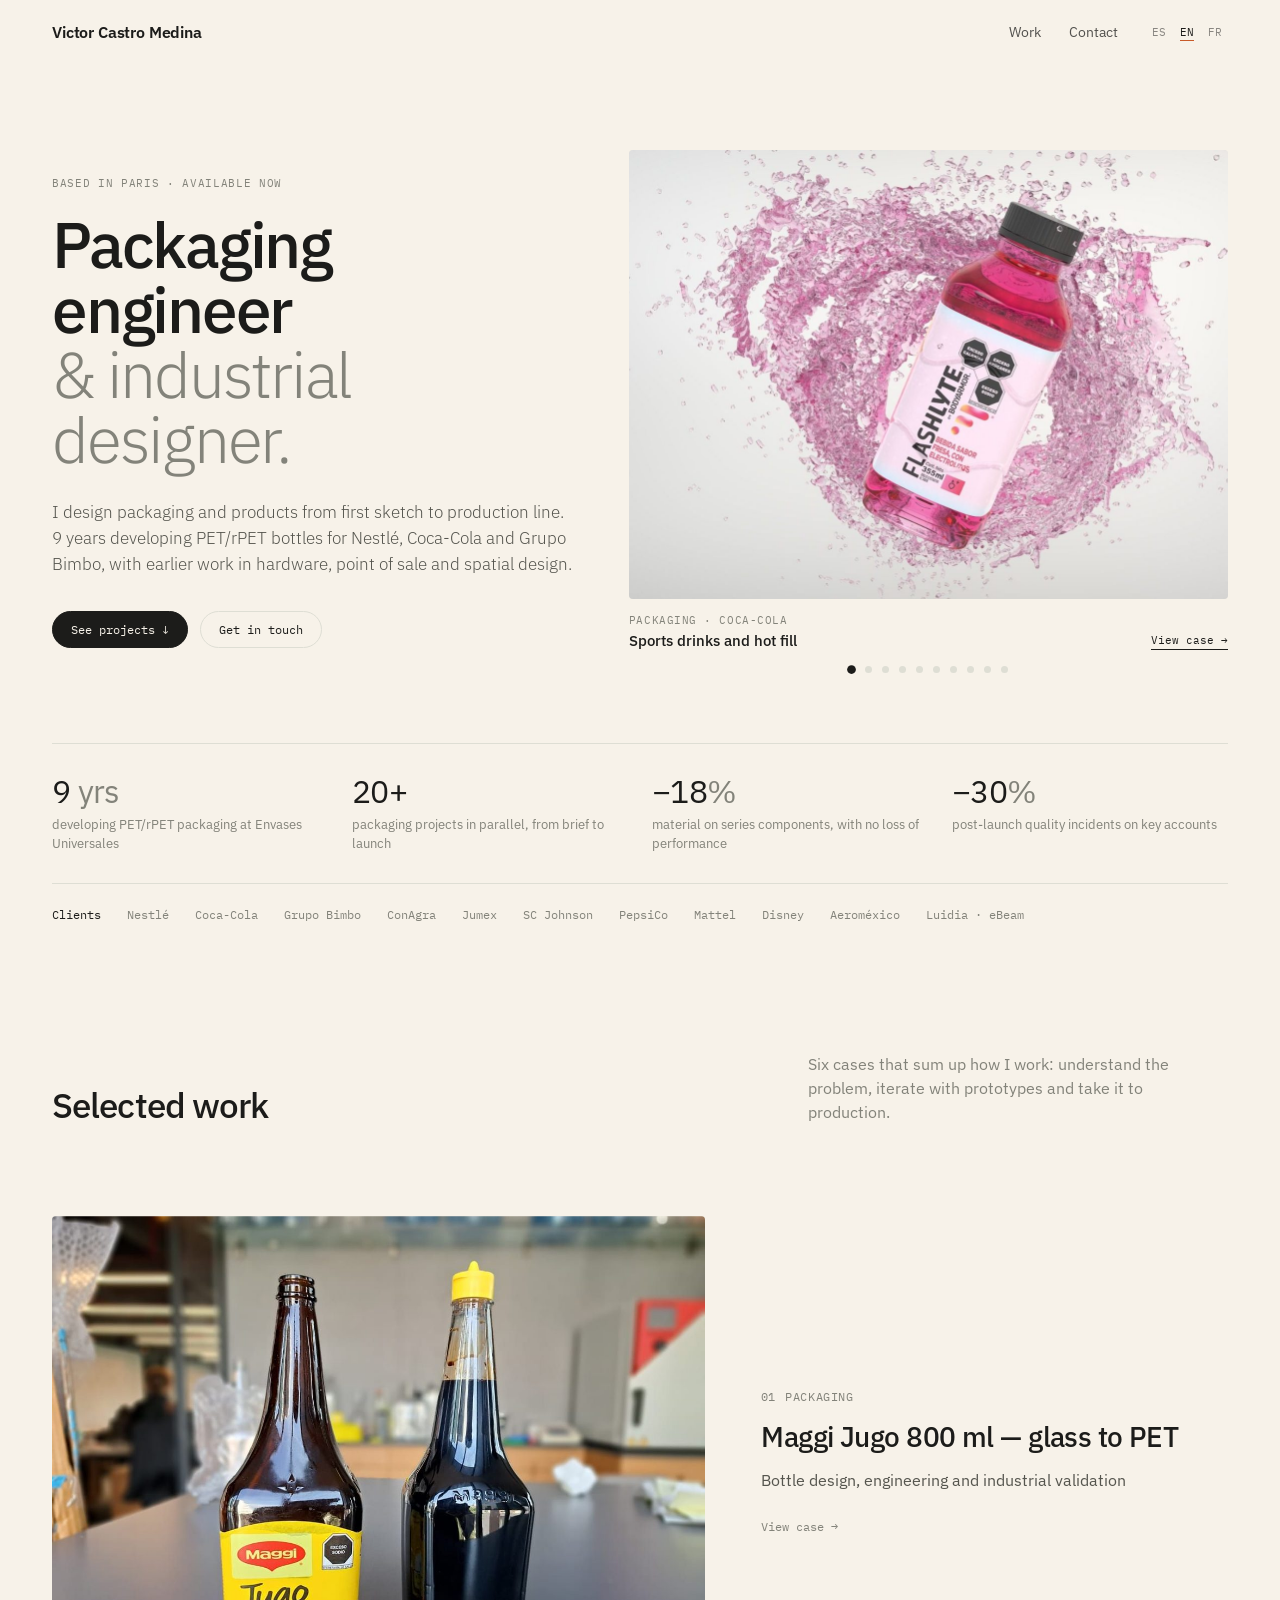
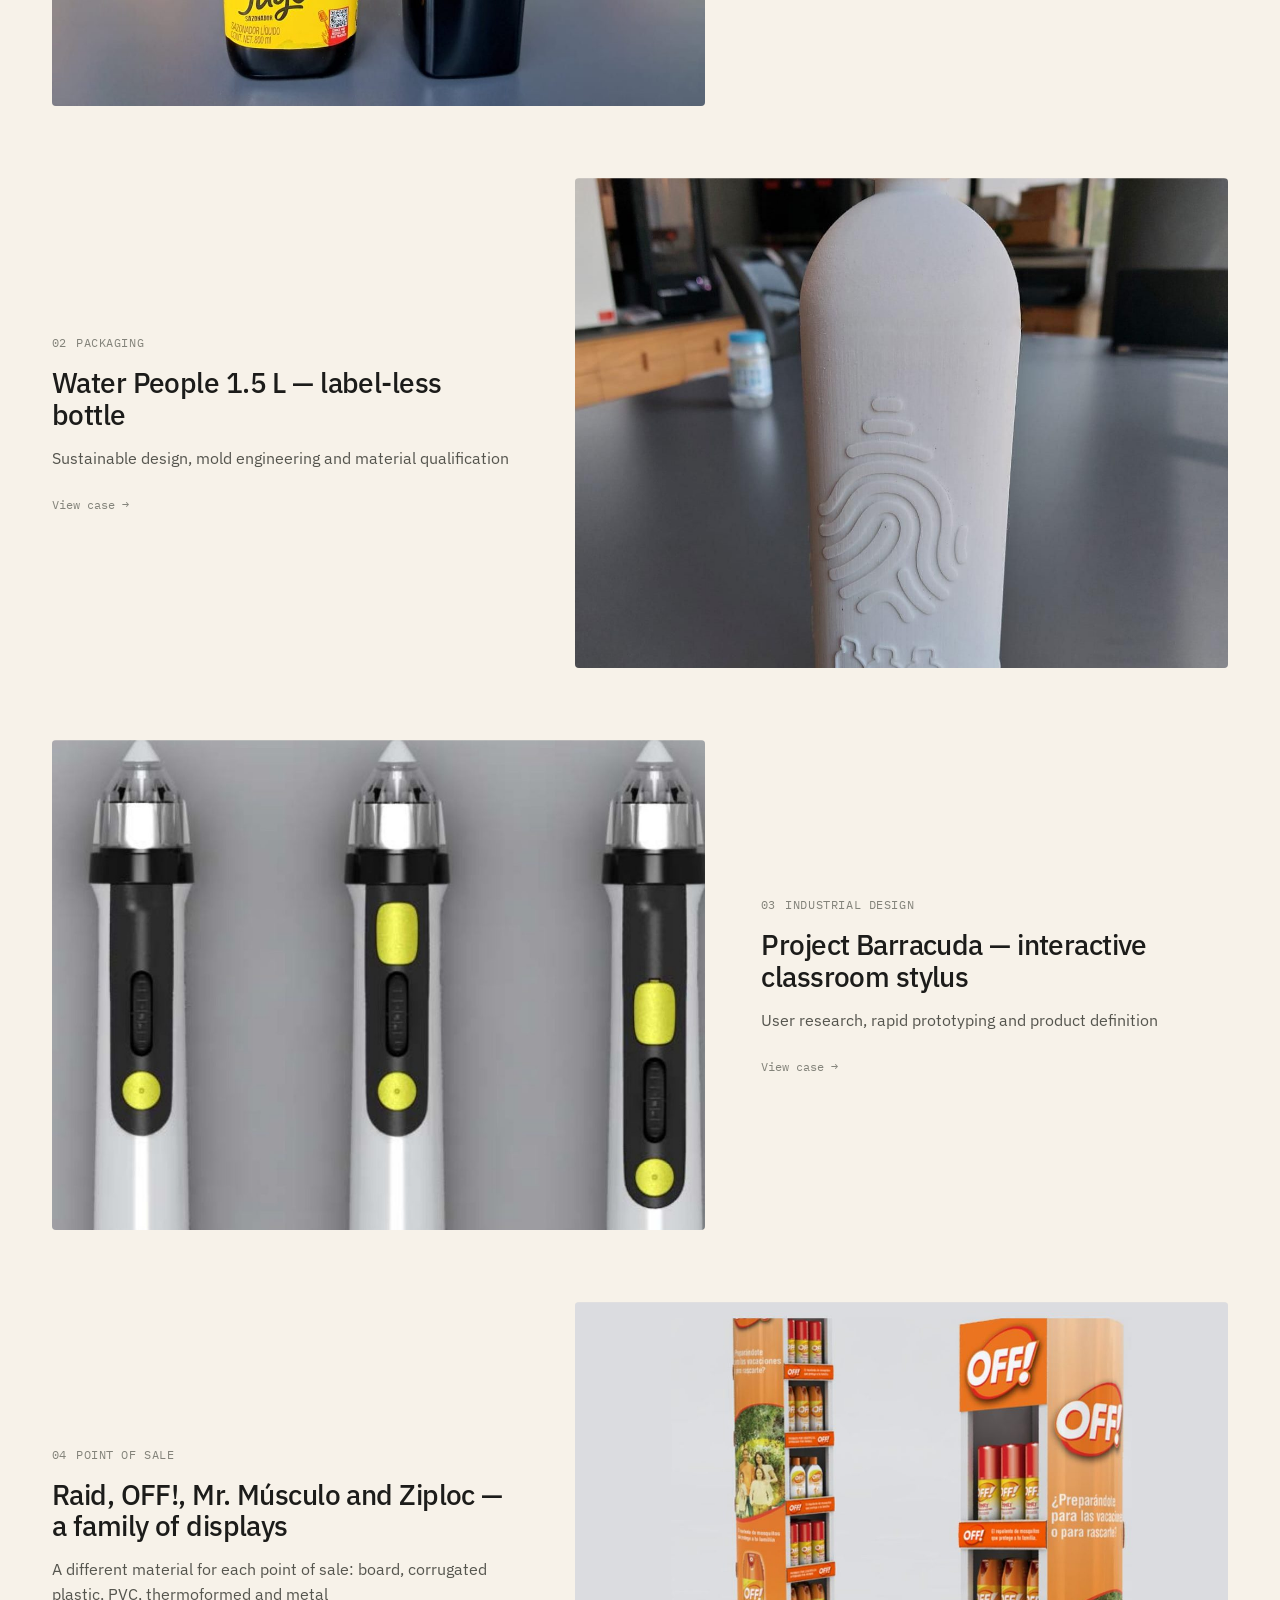
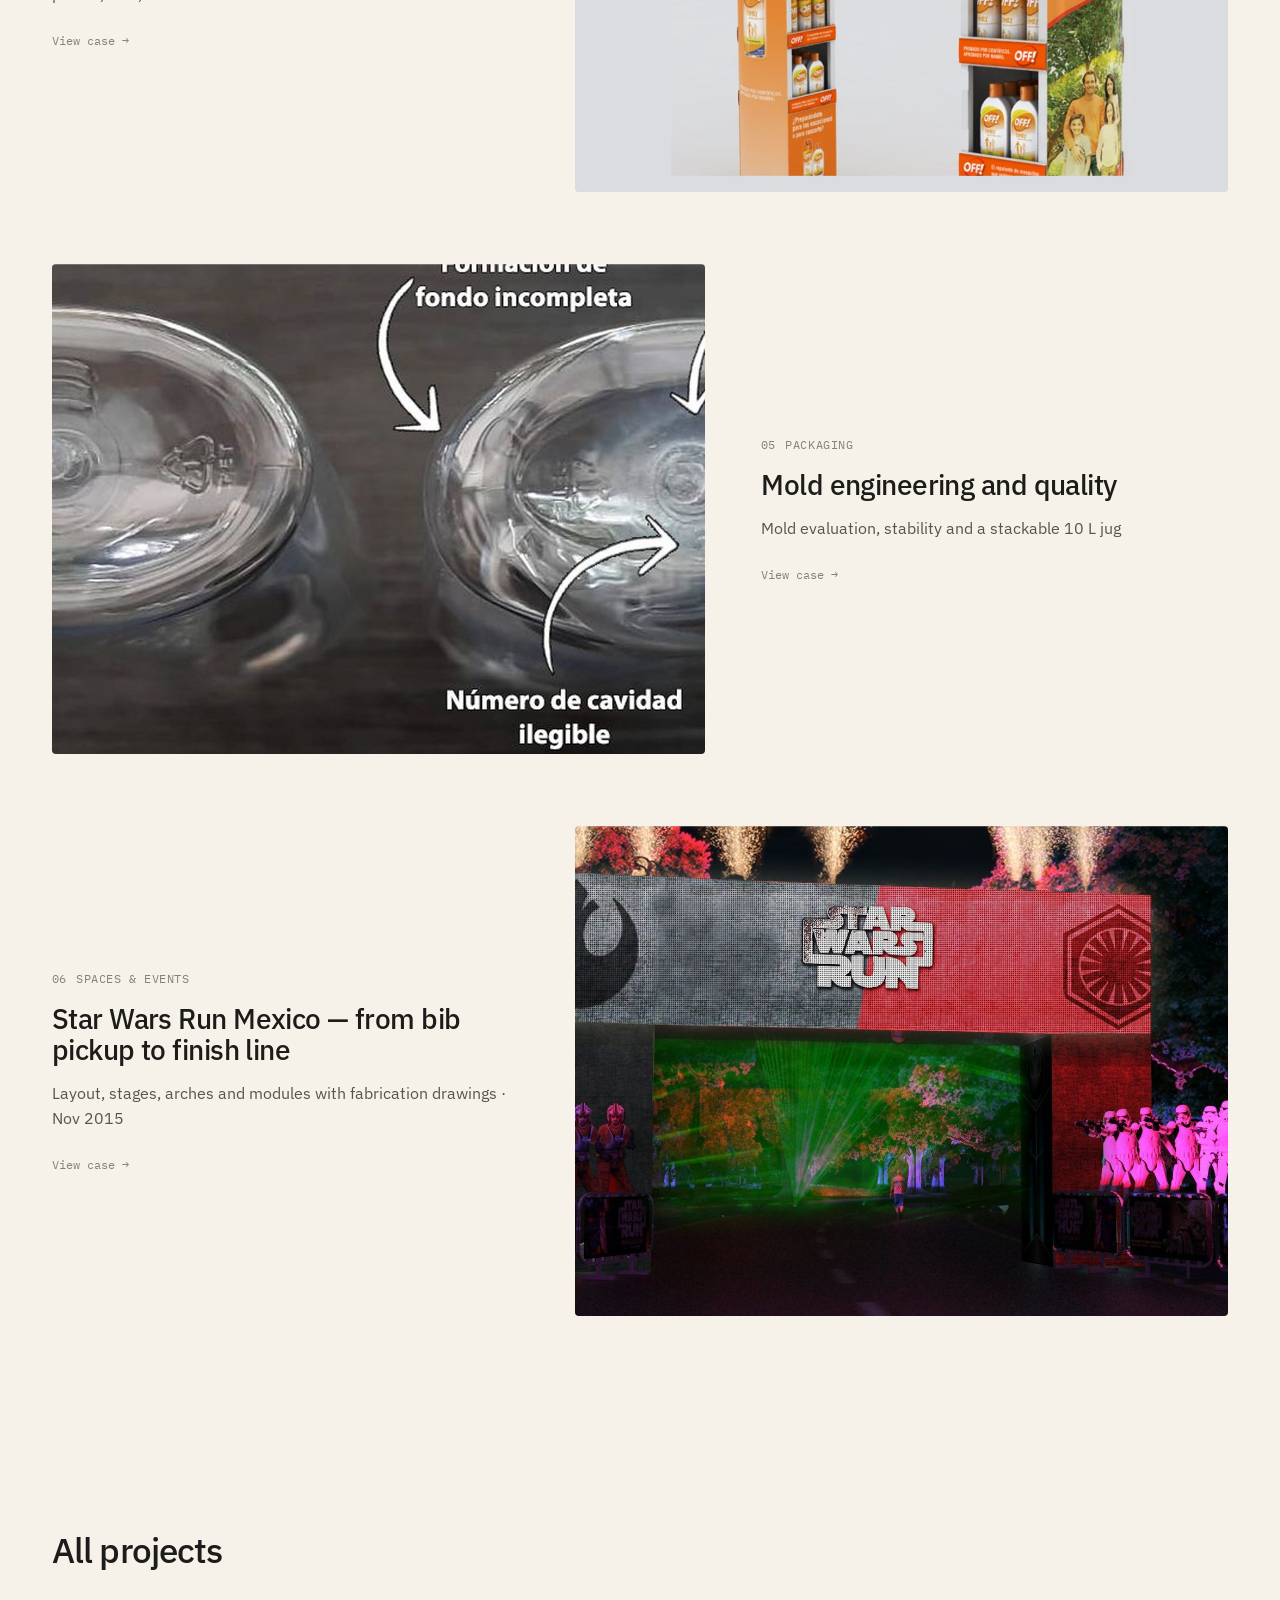
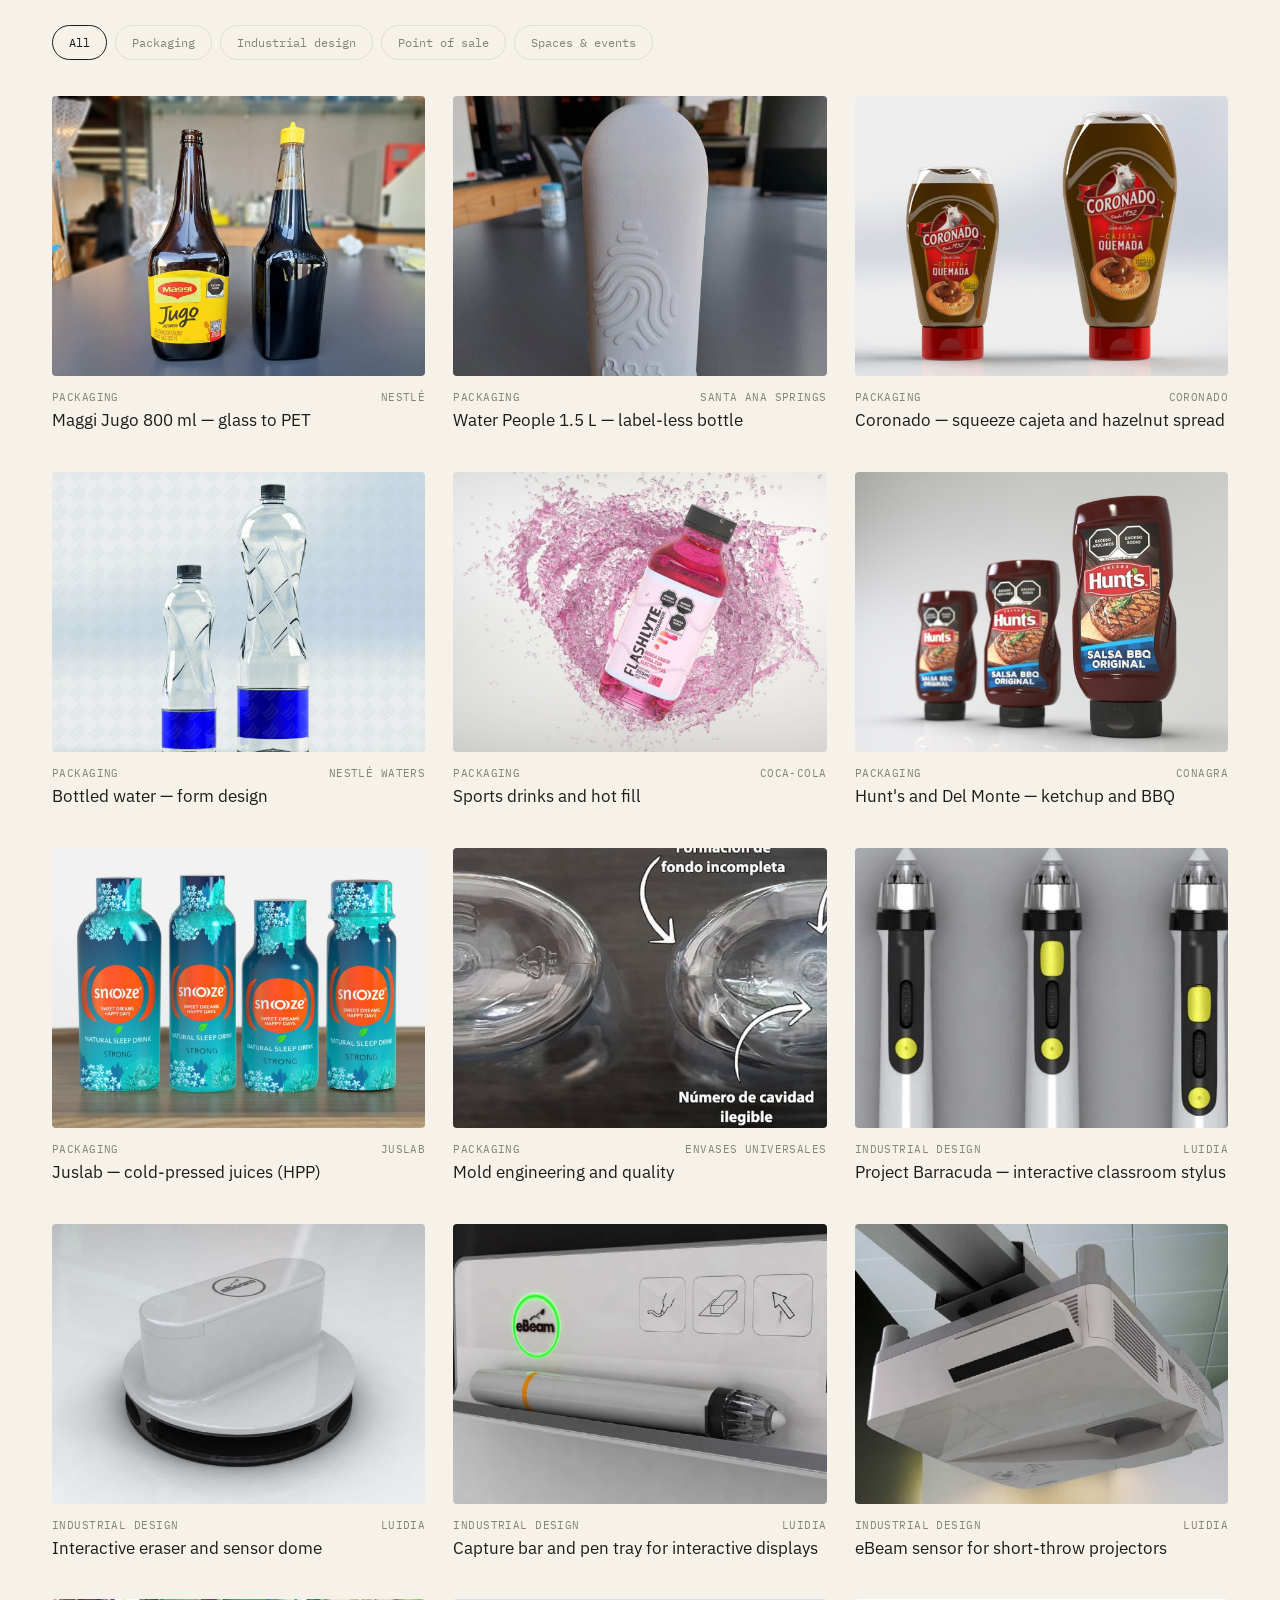
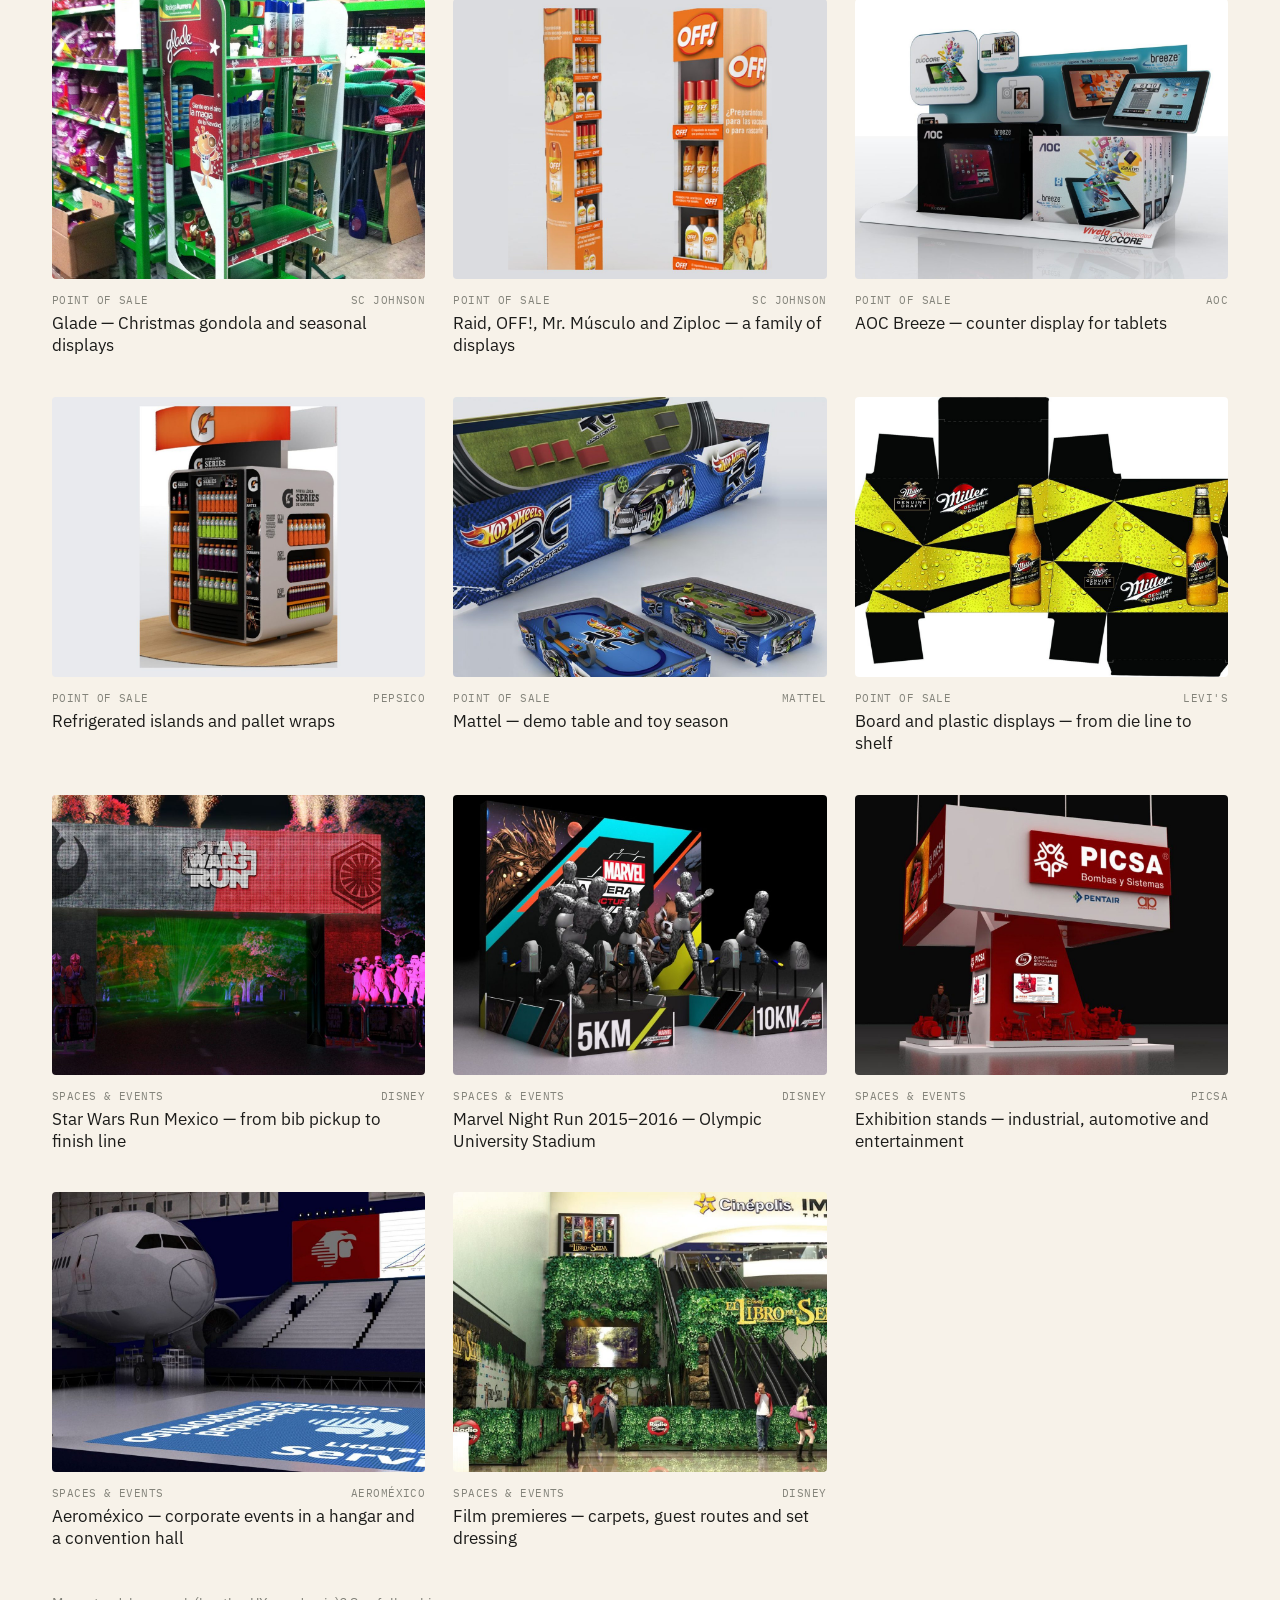
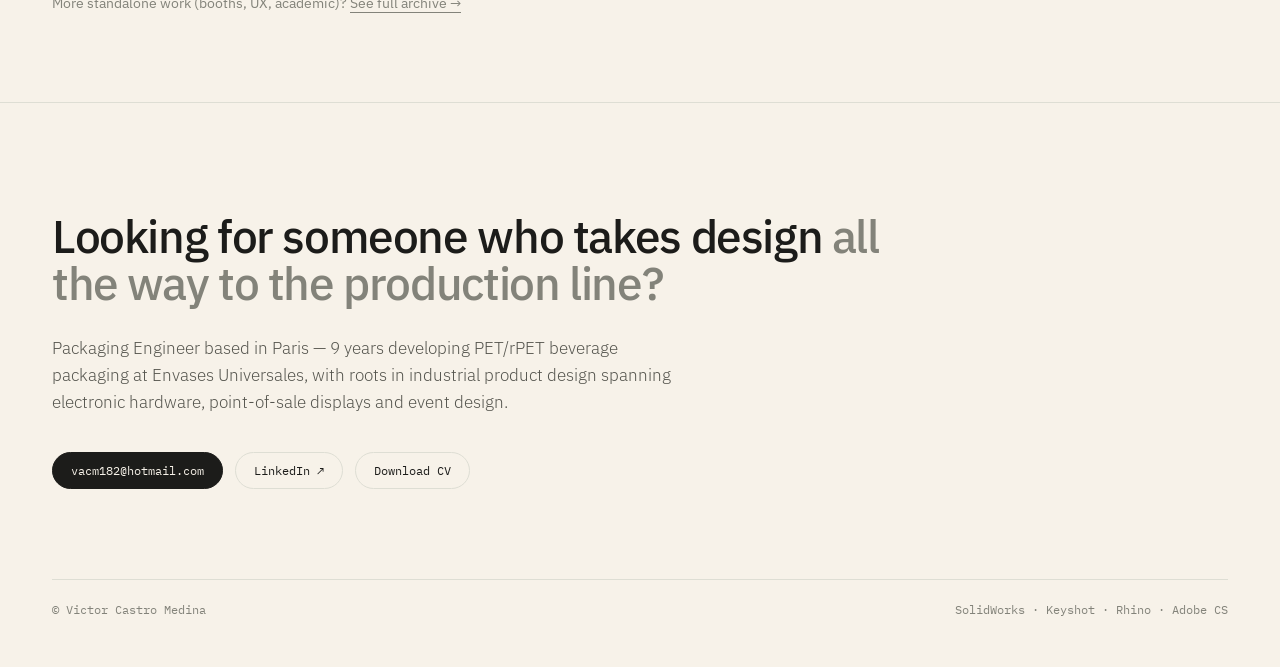
==== commit c8a6e071: "Add files via upload" ====
--- a/index.html
+++ b/index.html
@@ -156,6 +156,65 @@
   .grid,.dgrid{grid-template-columns:1fr}
   .stat b{font-size:2rem}
 }
+
+/* ===== minimal overrides ===== */
+nav.top,nav.top.solid{background:rgba(247,242,233,.94);backdrop-filter:blur(8px);border-bottom:1px solid transparent}
+nav.top.solid{border-color:var(--line)}
+nav.top .wrap{color:var(--ink)}
+.lang button.active{color:var(--ink);text-decoration:underline;text-underline-offset:4px;text-decoration-color:var(--signal)}
+.hero{background:var(--paper);color:var(--ink);padding:150px 0 40px}
+.eyebrow{color:var(--steel);font-size:.7rem}
+.hero h1{font-weight:500;font-size:clamp(2.4rem,5vw,4rem);letter-spacing:-.035em}
+.hero h1 .thin{color:var(--steel);font-weight:300}
+.hero .lede{color:#55554E;font-size:1.05rem}
+.btn{border-radius:999px;padding:10px 18px}
+.btn.solid{background:var(--ink);border-color:var(--ink);color:var(--paper)}
+.btn.solid:hover{background:var(--signal);border-color:var(--signal)}
+.btn.ghost{color:var(--ink);border-color:var(--line)}
+.btn.ghost:hover{background:none;color:var(--ink);border-color:var(--ink)}
+.show{box-shadow:none;border-radius:4px;background:#E9E4DA;overflow:visible;aspect-ratio:auto}
+.show .stage{position:relative;aspect-ratio:4/3;overflow:hidden;border-radius:4px}
+.show .cap{position:static;background:none;padding:14px 0 0;color:var(--ink)}
+.show .cap .ct{color:var(--ink);font-size:.92rem}
+.show .cap .cc{color:var(--steel)}
+.show .cap .go{color:var(--ink);border-color:var(--ink)}
+.show .bars{position:static;margin-top:14px;padding:0}
+.show .bars i{background:var(--line)}
+.show .bars i b{background:var(--ink)}
+.show{background:none}
+.stats{border-top:1px solid var(--line);margin-top:70px;padding-top:26px}
+.stat b{color:var(--ink);font-weight:400;font-size:2rem}
+.stat b em{color:var(--steel)}
+.stat span{color:var(--steel)}
+.clients{border-top:1px solid var(--line);color:var(--steel)}
+.clients .lbl{color:var(--ink)}
+section{padding:90px 0}
+.shead h2{font-weight:500;font-size:clamp(1.6rem,2.8vw,2.2rem)}
+.feat{border-top:none;padding:36px 0}
+.ftxt .chips,.ftxt .fbrand{display:none}
+.ftxt h3{font-weight:500;font-size:clamp(1.4rem,2.2vw,1.85rem)}
+.fnum{color:var(--steel)}
+.more{border-bottom:none;color:var(--steel)}
+.feat:hover .more{color:var(--ink)}
+.disc{display:none}
+.pill.active{background:none;color:var(--ink);border-color:var(--ink)}
+.card .meta .c{color:var(--steel)}
+.card:hover h5{color:var(--ink);text-decoration:underline;text-underline-offset:4px}
+.card h5{font-weight:400}
+.contact{background:var(--paper);color:var(--ink);border-top:1px solid var(--line)}
+.contact h2{font-weight:500;font-size:clamp(1.8rem,3.6vw,3rem)}
+.contact h2 span{color:var(--steel)}
+.contact .bio{color:#55554E}
+.foot{border-top:1px solid var(--line);color:var(--steel)}
+
+.show .bars{display:none}
+.show{display:flex;flex-direction:column}
+.show .dots{order:3;justify-content:flex-start}
+.show .dots{display:flex;gap:10px;justify-content:center;margin-top:16px}
+.show .dots button{width:7px;height:7px;border-radius:50%;border:none;padding:0;background:var(--line);cursor:pointer;transition:background .3s,transform .3s}
+.show .dots button:hover{background:var(--steel)}
+.show .dots button.on{background:var(--ink);transform:scale(1.25)}
+.show .stage,.fimg,.card .cimg{background:#ECE7DE}
 </style>
 </head>
 <body>
@@ -283,7 +342,8 @@
 ];
 var CHIPS_T = {"Vidrio → PET":{en:"Glass → PET",fr:"Verre → PET"},"Validación en planta":{en:"Plant validation",fr:"Validation en usine"},"Sin etiqueta":{en:"Label-free",fr:"Sans étiquette"},"Ingeniería de molde":{en:"Mould engineering",fr:"Ingénierie moule"},"17 usuarios en pruebas":{en:"17 test users",fr:"17 testeurs"},"Prototipado rápido":{en:"Rapid prototyping",fr:"Prototypage rapide"},"15+ exhibidores":{en:"15+ displays",fr:"15+ présentoirs"},"5 materiales":{en:"5 materials",fr:"5 matériaux"},"Producción en volumen":{en:"Volume production",fr:"Production en volume"},"Análisis de moldes":{en:"Mould analysis",fr:"Analyse de moules"},"Estabilidad":{en:"Stability",fr:"Stabilité"},"Bidón 10 L apilable":{en:"Stackable 10 L jug",fr:"Bidon 10 L empilable"},"56 módulos":{en:"56 modules",fr:"56 modules"},"Planos de fabricación":{en:"Fabrication drawings",fr:"Plans de fabrication"},"Guía de montaje":{en:"Assembly guide",fr:"Guide de montage"}};
 var SLIDES = ["deportivas","maggi","barracuda","glade","starwars","coronado","aoc","juslab","waterpeople","stands"];
-var DUR = 4500, si = 0, timer = null;
+var DUR = 4500, si = 0, timer = null, paused = false;
+function restart(){ clearInterval(timer); timer=setInterval(function(){ if(!paused && !document.hidden) go(si+1); }, DUR); }
 var ORDER = ["packaging","hardware","pos","eventos"];
 var CM = {}; CASES.forEach(function(c){ CM[c.slug]=c; c.cat=c.cat||"packaging"; });
 var cur = "todo", L = "es";
@@ -322,19 +382,21 @@
 function buildShow(){
   var el=document.getElementById("show");
   el.style.setProperty("--dur",DUR+"ms");
-  el.innerHTML = SLIDES.map(function(s,i){ return '<a class="sl'+(i===si?' on':'')+'" href="'+href(s)+'"><img src="'+cover(s)+'" alt="'+CM[s][L].title+'"'+(i>1?' loading="lazy"':'')+'></a>'; }).join("")+
-    '<div class="bars">'+SLIDES.map(function(s,i){return '<i data-i="'+i+'"><b></b></i>';}).join("")+'</div>'+
+  el.innerHTML = '<div class="stage">'+SLIDES.map(function(s,i){ return '<a class="sl'+(i===si?' on':'')+'" href="'+href(s)+'"><img src="'+cover(s)+'" alt="'+CM[s][L].title+'"'+(i>1?' loading="lazy"':'')+'></a>'; }).join("")+'</div>'+
+    '<div class="dots">'+SLIDES.map(function(s,i){return '<button data-i="'+i+'" aria-label="'+(i+1)+'"></button>';}).join("")+'</div>'+
     '<div class="cap"><div><div class="cc" id="scc"></div><div class="ct" id="sct"></div></div><span class="go">'+U.view[L]+' →</span></div>';
-  el.querySelectorAll(".bars i").forEach(function(b){ b.onclick=function(e){ e.preventDefault(); go(+b.dataset.i); }; });
+  el.querySelectorAll(".dots button").forEach(function(b){ b.onclick=function(e){ e.preventDefault(); go(+b.dataset.i); restart(); }; });
+  el.onmouseenter=function(){ paused=true; }; el.onmouseleave=function(){ paused=false; };
+  restart();
   el.querySelector(".cap .go").onclick=function(){ location.href=href(SLIDES[si]); };
   go(si);
 }
 function go(n){
   var el=document.getElementById("show"); si=(n+SLIDES.length)%SLIDES.length;
   el.querySelectorAll(".sl").forEach(function(x,i){ x.classList.toggle("on",i===si); });
-  el.querySelectorAll(".bars i").forEach(function(b,i){ b.className = i<si?"done":(i===si?"run":""); });
+  el.querySelectorAll(".dots button").forEach(function(b,i){ b.classList.toggle("on",i===si); });
   var c=CM[SLIDES[si]]; document.getElementById("scc").textContent=CAT[c.cat][L]+" · "+c.brand.split(" · ")[0]; document.getElementById("sct").textContent=c[L].title;
-  var bar=el.querySelector(".bars i.run b"); if(bar){ bar.onanimationend=function(){ go(si+1); }; }
+var bar=el.querySelector(".bars i.run b"); if(bar){ bar.onanimationend=function(){ go(si+1); }; }
 }
 function observe(){
   var io=new IntersectionObserver(function(es){ es.forEach(function(e){ if(e.isIntersecting){ e.target.classList.add("in"); var w=e.target.querySelector(".wipe"); if(w) w.classList.add("in"); io.unobserve(e.target);} }); },{threshold:.12});
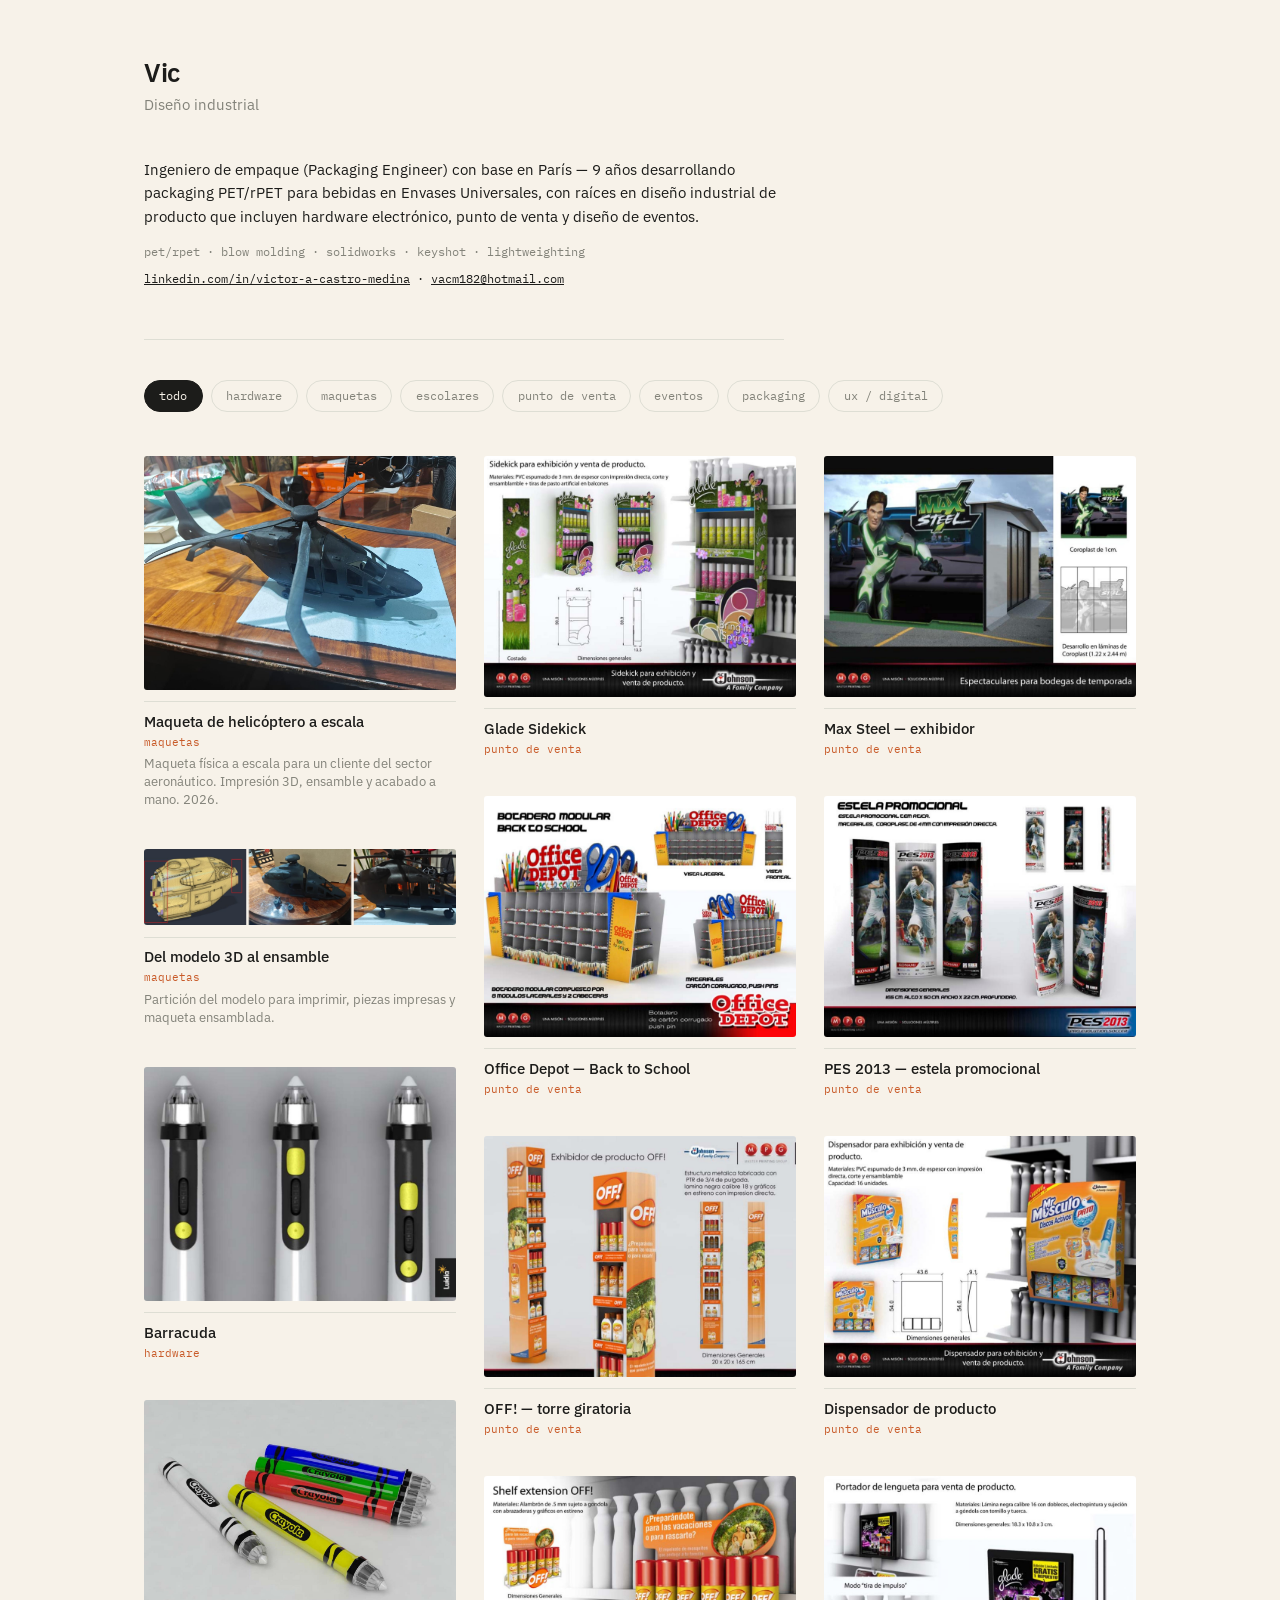
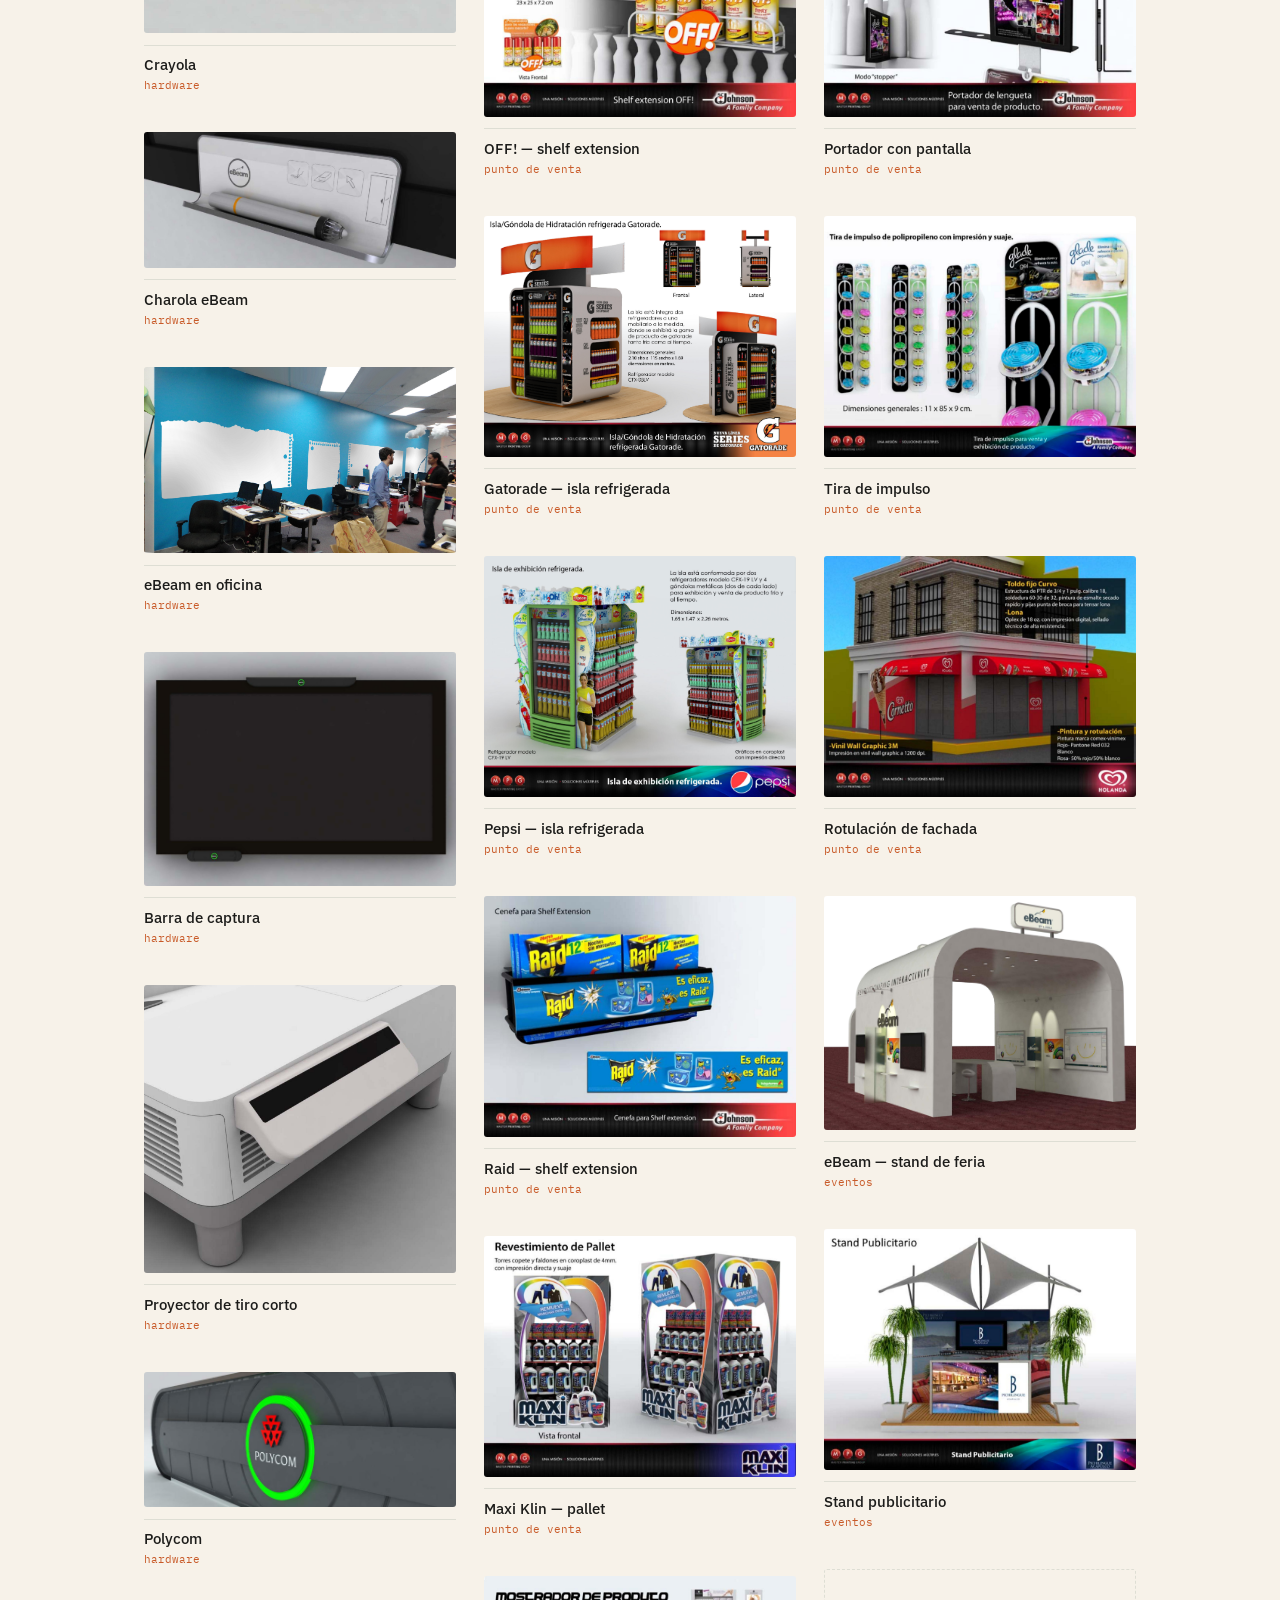
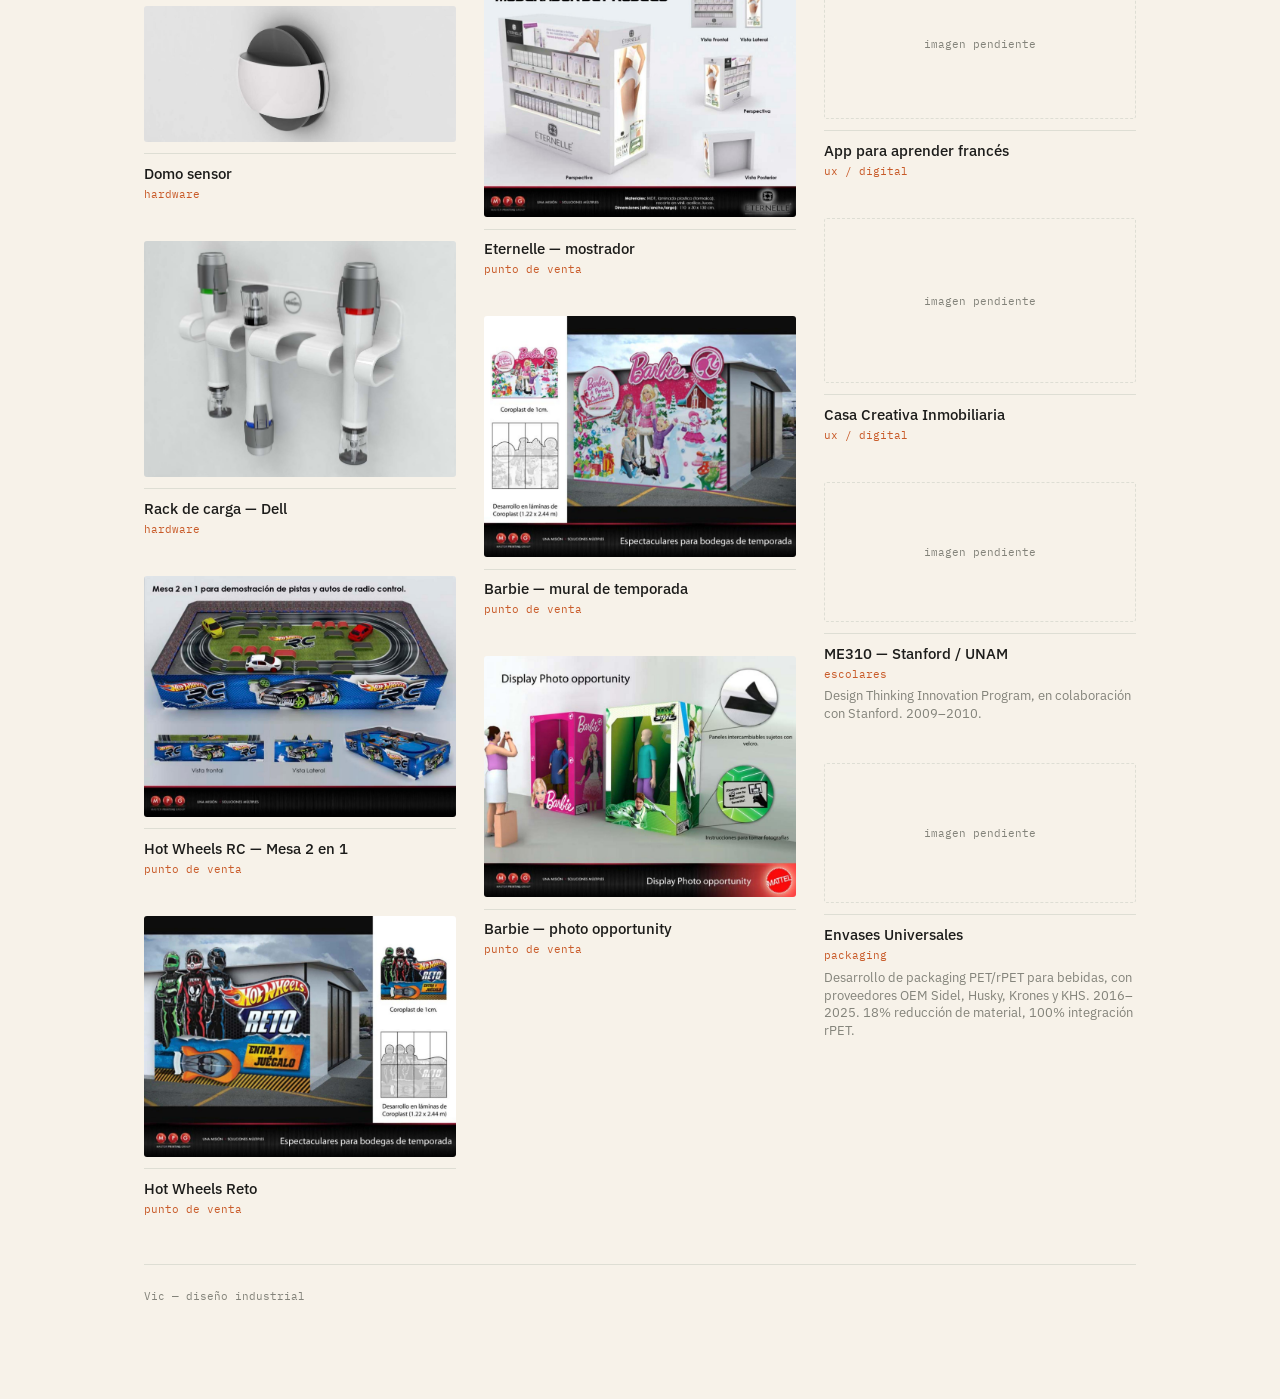
==== commit 95ee30cf: "Add files via upload" ====
--- a/index.html
+++ b/index.html
@@ -3,408 +3,416 @@
 <head>
 <meta charset="UTF-8">
 <meta name="viewport" content="width=device-width, initial-scale=1.0">
-<title>Victor Castro Medina — Packaging & Industrial Design</title>
-<meta name="description" content="Victor Castro Medina — Packaging Engineer & Industrial Designer based in Paris. PET/rPET packaging, hardware, point-of-sale and spatial design.">
+<title>Vic — Diseño industrial</title>
 <link rel="preconnect" href="https://fonts.googleapis.com">
 <link rel="preconnect" href="https://fonts.gstatic.com" crossorigin>
-<link href="https://fonts.googleapis.com/css2?family=IBM+Plex+Mono:wght@400;500&family=IBM+Plex+Sans:wght@300;400;500;600;700&display=swap" rel="stylesheet">
+<link href="https://fonts.googleapis.com/css2?family=IBM+Plex+Mono:wght@400;500&family=IBM+Plex+Sans:wght@400;500;600&display=swap" rel="stylesheet">
 <style>
-:root{
-  --paper:#F7F2E9; --ink:#1C1C1A; --dark:#141413; --dark2:#1F1F1C;
-  --steel:#83837A; --line:#DEDED4; --line-d:#34342F; --signal:#C85A28; --signal-l:#E07A48;
-}
-*{box-sizing:border-box;margin:0;padding:0}
-html{scroll-behavior:smooth}
-body{background:var(--paper);color:var(--ink);font-family:'IBM Plex Sans',-apple-system,'Segoe UI',sans-serif;-webkit-font-smoothing:antialiased;overflow-x:hidden}
-a{color:inherit;text-decoration:none}
-img{display:block;max-width:100%}
-.mono{font-family:'IBM Plex Mono',monospace}
-.wrap{max-width:1240px;margin:0 auto;padding:0 32px}
-
-/* nav */
-nav.top{position:fixed;inset:0 0 auto 0;z-index:50;transition:background .3s,border-color .3s;border-bottom:1px solid transparent}
-nav.top.solid{background:rgba(20,20,19,.92);backdrop-filter:blur(8px);border-color:var(--line-d)}
-nav.top .wrap{display:flex;align-items:center;justify-content:space-between;height:64px;color:#EDEAE2}
-nav.top .brand{font-weight:600;letter-spacing:-.01em}
-nav.top .links{display:flex;gap:28px;align-items:center;font-size:.85rem}
-nav.top .links a{opacity:.75}
-nav.top .links a:hover{opacity:1}
-.lang{display:flex;gap:2px}
-.lang button{font-family:'IBM Plex Mono',monospace;font-size:.7rem;background:none;border:none;color:inherit;opacity:.5;cursor:pointer;padding:4px 6px}
-.lang button.active{opacity:1;color:var(--signal-l)}
-.btn{display:inline-flex;align-items:center;gap:8px;font-family:'IBM Plex Mono',monospace;font-size:.75rem;padding:11px 18px;border-radius:3px;border:1px solid currentColor;transition:background .2s,color .2s}
-.btn.solid{background:var(--signal);border-color:var(--signal);color:#fff}
-.btn.solid:hover{background:var(--signal-l);border-color:var(--signal-l)}
-.btn.ghost:hover{background:#EDEAE2;color:var(--dark)}
-
-/* hero */
-.hero{background:var(--dark);color:#EDEAE2;padding:140px 0 72px;position:relative}
-.hero-grid{display:grid;grid-template-columns:1fr 1.15fr;gap:56px;align-items:center}
-.eyebrow{font-family:'IBM Plex Mono',monospace;font-size:.75rem;color:var(--signal-l);letter-spacing:.06em;text-transform:uppercase;margin-bottom:22px}
-.hero h1{font-size:clamp(2.6rem,5.6vw,4.6rem);line-height:1.02;font-weight:600;letter-spacing:-.03em}
-.hero h1 .thin{font-weight:300;color:#B9B6AC}
-.hero .lede{font-size:1.12rem;line-height:1.55;color:#C9C6BC;max-width:540px;margin:26px 0 34px;font-weight:300}
-.hero .ctas{display:flex;gap:12px;flex-wrap:wrap}
-.show{position:relative;aspect-ratio:4/3;border-radius:6px;overflow:hidden;background:#222;box-shadow:0 30px 80px rgba(0,0,0,.45)}
-.show .sl{position:absolute;inset:0;opacity:0;transition:opacity 1.2s ease}
-.show .sl.on{opacity:1;z-index:1}
-.show .sl img{width:100%;height:100%;object-fit:cover;transform:scale(1.12);transition:transform 7s linear}
-.show .sl.on img{transform:scale(1)}
-.show .cap{position:absolute;left:0;right:0;bottom:0;z-index:3;padding:46px 22px 18px;background:linear-gradient(transparent,rgba(0,0,0,.72));display:flex;justify-content:space-between;align-items:flex-end;gap:16px}
-.show .cap .ct{font-size:1rem;font-weight:500;color:#fff;line-height:1.3;transition:opacity .4s}
-.show .cap .cc{font-family:'IBM Plex Mono',monospace;font-size:.68rem;color:var(--signal-l);text-transform:uppercase;letter-spacing:.05em;margin-bottom:4px}
-.show .cap .go{font-family:'IBM Plex Mono',monospace;font-size:.7rem;color:#fff;white-space:nowrap;border-bottom:1px solid #fff;padding-bottom:2px}
-.show .bars{position:absolute;top:16px;left:16px;right:16px;z-index:3;display:flex;gap:6px}
-.show .bars i{flex:1;height:2px;background:rgba(255,255,255,.28);border-radius:2px;overflow:hidden;cursor:pointer}
-.show .bars i b{display:block;height:100%;width:0;background:#fff}
-.show .bars i.done b{width:100%}
-.show .bars i.run b{animation:fill var(--dur) linear forwards}
-@keyframes fill{to{width:100%}}
-.show:hover .bars i.run b{animation-play-state:paused}
-.stats{display:grid;grid-template-columns:repeat(4,1fr);border-top:1px solid var(--line-d);margin-top:84px;padding-top:30px;gap:24px}
-.stat b{display:block;font-size:2.4rem;font-weight:600;letter-spacing:-.02em;color:#fff}
-.stat b em{font-style:normal;color:var(--signal-l)}
-.stat span{font-size:.82rem;color:#A9A69C;line-height:1.4;display:block;margin-top:4px}
-.clients{border-top:1px solid var(--line-d);margin-top:30px;padding-top:22px;display:flex;flex-wrap:wrap;gap:8px 26px;font-family:'IBM Plex Mono',monospace;font-size:.78rem;color:#8E8B82}
-.clients .lbl{color:var(--signal-l)}
-
-/* section heads */
-section{padding:110px 0}
-.shead{display:flex;justify-content:space-between;align-items:flex-end;margin-bottom:56px;gap:24px;flex-wrap:wrap}
-.shead h2{font-size:clamp(2rem,3.6vw,2.9rem);font-weight:600;letter-spacing:-.025em;line-height:1.05}
-.shead p{color:var(--steel);max-width:420px;line-height:1.5}
-
-/* featured */
-.feat{display:grid;grid-template-columns:7fr 5fr;gap:56px;align-items:center;padding:44px 0;border-top:1px solid var(--line)}
-.feat:nth-child(even){grid-template-columns:5fr 7fr}
-.feat:nth-child(even) .fimg{order:2}
-.fimg{display:block;overflow:hidden;border-radius:4px;aspect-ratio:4/3;background:#E9E4DA}
-.fimg img{width:100%;height:100%;object-fit:cover;transition:transform .7s ease}
-.feat:hover .fimg img{transform:scale(1.04)}
-.fnum{font-family:'IBM Plex Mono',monospace;font-size:.75rem;color:var(--signal)}
-.fcat{font-family:'IBM Plex Mono',monospace;font-size:.72rem;color:var(--steel);margin-left:10px;text-transform:uppercase;letter-spacing:.05em}
-.ftxt h3{font-size:clamp(1.6rem,2.6vw,2.2rem);line-height:1.12;font-weight:600;letter-spacing:-.02em;margin:16px 0 14px}
-.ftxt .fsub{color:#55554E;line-height:1.55;font-size:1.02rem}
-.ftxt .fbrand{font-family:'IBM Plex Mono',monospace;font-size:.75rem;color:var(--steel);margin-top:18px}
-.ftxt .chips{display:flex;flex-wrap:wrap;gap:6px;margin-top:18px}
-.chip{font-family:'IBM Plex Mono',monospace;font-size:.7rem;border:1px solid var(--line);border-radius:999px;padding:5px 11px;color:#55554E;background:#FBF8F2}
-.more{display:inline-flex;gap:8px;margin-top:26px;font-family:'IBM Plex Mono',monospace;font-size:.78rem;border-bottom:1px solid var(--ink);padding-bottom:3px}
-.feat:hover .more{color:var(--signal);border-color:var(--signal)}
-
-/* disciplines */
-.disc{background:var(--dark);color:#EDEAE2}
-.disc .shead p{color:#A9A69C}
-.dgrid{display:grid;grid-template-columns:repeat(4,1fr);gap:1px;background:var(--line-d);border:1px solid var(--line-d)}
-.dcell{background:var(--dark);padding:30px 26px 34px;cursor:pointer;transition:background .2s}
-.dcell:hover{background:var(--dark2)}
-.dcell .n{font-family:'IBM Plex Mono',monospace;font-size:.72rem;color:var(--signal-l)}
-.dcell h4{font-size:1.3rem;font-weight:600;margin:40px 0 10px;letter-spacing:-.01em}
-.dcell p{font-size:.88rem;color:#A9A69C;line-height:1.5}
-.dcell .cnt{font-family:'IBM Plex Mono',monospace;font-size:.72rem;margin-top:22px;color:#EDEAE2}
-
-/* all work */
-.pills{display:flex;flex-wrap:wrap;gap:8px;margin-bottom:36px}
-.pill{font-family:'IBM Plex Mono',monospace;font-size:.75rem;padding:9px 16px;border:1px solid var(--line);border-radius:999px;background:none;color:var(--steel);cursor:pointer}
-.pill:hover{border-color:var(--steel)}
-.pill.active{background:var(--ink);border-color:var(--ink);color:var(--paper)}
-.grid{display:grid;grid-template-columns:repeat(3,1fr);gap:40px 28px}
-.card .cimg{overflow:hidden;border-radius:4px;aspect-ratio:4/3;background:#E9E4DA}
-.card img{width:100%;height:100%;object-fit:cover;transition:transform .6s ease}
-.card:hover img{transform:scale(1.05)}
-.card .meta{display:flex;justify-content:space-between;margin-top:14px;font-family:'IBM Plex Mono',monospace;font-size:.68rem;color:var(--steel);text-transform:uppercase;letter-spacing:.04em}
-.card .meta .c{color:var(--signal)}
-.card h5{font-size:1.05rem;font-weight:500;line-height:1.3;margin-top:6px}
-.card:hover h5{color:var(--signal)}
-.note{margin-top:44px;font-size:.85rem;color:var(--steel)}
-.note a{border-bottom:1px solid currentColor}
-
-/* contact */
-.contact{background:var(--dark);color:#EDEAE2;padding:110px 0 50px}
-.contact h2{font-size:clamp(2.4rem,5vw,4rem);font-weight:600;letter-spacing:-.03em;line-height:1.02;max-width:900px}
-.contact h2 span{color:var(--signal-l)}
-.contact .bio{color:#C9C6BC;max-width:620px;line-height:1.6;margin:28px 0 36px;font-weight:300;font-size:1.05rem}
-.contact .row{display:flex;gap:12px;flex-wrap:wrap}
-.foot{display:flex;justify-content:space-between;border-top:1px solid var(--line-d);margin-top:90px;padding-top:22px;font-family:'IBM Plex Mono',monospace;font-size:.72rem;color:#8E8B82;flex-wrap:wrap;gap:10px}
-
-/* reveal */
-.rv{opacity:0;transform:translateY(24px);transition:opacity .8s ease,transform .8s ease}
-.rv.in{opacity:1;transform:none}
-.wipe{clip-path:inset(100% 0 0 0);transition:clip-path 1.1s cubic-bezier(.77,0,.18,1)}
-.wipe img{transform:scale(1.25)!important;transition:transform 1.6s cubic-bezier(.2,.7,.2,1)!important}
-.wipe.in{clip-path:inset(0 0 0 0)}
-.wipe.in img{transform:scale(1)!important}
-.feat.in:hover .fimg img{transform:scale(1.04)!important}
-.card.rv{transition-delay:var(--d,0s)}
-.ftxt>*{opacity:0;transform:translateY(18px);transition:opacity .7s ease,transform .7s ease}
-.feat.in .ftxt>*{opacity:1;transform:none}
-.feat.in .ftxt>*:nth-child(2){transition-delay:.08s}.feat.in .ftxt>*:nth-child(3){transition-delay:.16s}.feat.in .ftxt>*:nth-child(4){transition-delay:.24s}.feat.in .ftxt>*:nth-child(5){transition-delay:.32s}.feat.in .ftxt>*:nth-child(6){transition-delay:.4s}.feat.in .ftxt>*:nth-child(7){transition-delay:.48s}
-@media (prefers-reduced-motion:reduce){.rv,.wipe,.wipe img,.ftxt>*,.show .sl img{transition:none!important;opacity:1!important;transform:none!important;clip-path:none!important}}
-
-@media (max-width:900px){
-  .wrap{padding:0 16px}
-  nav.top .links a.hide-m{display:none}
-  .hero{padding:110px 0 56px}
-  .hero-grid,.feat,.feat:nth-child(even){grid-template-columns:1fr;gap:28px}
-  .feat:nth-child(even) .fimg{order:0}
-  
-  .stats{grid-template-columns:1fr 1fr;margin-top:50px}
-  .dgrid{grid-template-columns:1fr 1fr}
-  .grid{grid-template-columns:1fr 1fr;gap:28px 16px}
-  section{padding:76px 0}
-}
-@media (max-width:560px){
-  .grid,.dgrid{grid-template-columns:1fr}
-  .stat b{font-size:2rem}
-}
-
-/* ===== minimal overrides ===== */
-nav.top,nav.top.solid{background:rgba(247,242,233,.94);backdrop-filter:blur(8px);border-bottom:1px solid transparent}
-nav.top.solid{border-color:var(--line)}
-nav.top .wrap{color:var(--ink)}
-.lang button.active{color:var(--ink);text-decoration:underline;text-underline-offset:4px;text-decoration-color:var(--signal)}
-.hero{background:var(--paper);color:var(--ink);padding:150px 0 40px}
-.eyebrow{color:var(--steel);font-size:.7rem}
-.hero h1{font-weight:500;font-size:clamp(2.4rem,5vw,4rem);letter-spacing:-.035em}
-.hero h1 .thin{color:var(--steel);font-weight:300}
-.hero .lede{color:#55554E;font-size:1.05rem}
-.btn{border-radius:999px;padding:10px 18px}
-.btn.solid{background:var(--ink);border-color:var(--ink);color:var(--paper)}
-.btn.solid:hover{background:var(--signal);border-color:var(--signal)}
-.btn.ghost{color:var(--ink);border-color:var(--line)}
-.btn.ghost:hover{background:none;color:var(--ink);border-color:var(--ink)}
-.show{box-shadow:none;border-radius:4px;background:#E9E4DA;overflow:visible;aspect-ratio:auto}
-.show .stage{position:relative;aspect-ratio:4/3;overflow:hidden;border-radius:4px}
-.show .cap{position:static;background:none;padding:14px 0 0;color:var(--ink)}
-.show .cap .ct{color:var(--ink);font-size:.92rem}
-.show .cap .cc{color:var(--steel)}
-.show .cap .go{color:var(--ink);border-color:var(--ink)}
-.show .bars{position:static;margin-top:14px;padding:0}
-.show .bars i{background:var(--line)}
-.show .bars i b{background:var(--ink)}
-.show{background:none}
-.stats{border-top:1px solid var(--line);margin-top:70px;padding-top:26px}
-.stat b{color:var(--ink);font-weight:400;font-size:2rem}
-.stat b em{color:var(--steel)}
-.stat span{color:var(--steel)}
-.clients{border-top:1px solid var(--line);color:var(--steel)}
-.clients .lbl{color:var(--ink)}
-section{padding:90px 0}
-.shead h2{font-weight:500;font-size:clamp(1.6rem,2.8vw,2.2rem)}
-.feat{border-top:none;padding:36px 0}
-.ftxt .chips,.ftxt .fbrand{display:none}
-.ftxt h3{font-weight:500;font-size:clamp(1.4rem,2.2vw,1.85rem)}
-.fnum{color:var(--steel)}
-.more{border-bottom:none;color:var(--steel)}
-.feat:hover .more{color:var(--ink)}
-.disc{display:none}
-.pill.active{background:none;color:var(--ink);border-color:var(--ink)}
-.card .meta .c{color:var(--steel)}
-.card:hover h5{color:var(--ink);text-decoration:underline;text-underline-offset:4px}
-.card h5{font-weight:400}
-.contact{background:var(--paper);color:var(--ink);border-top:1px solid var(--line)}
-.contact h2{font-weight:500;font-size:clamp(1.8rem,3.6vw,3rem)}
-.contact h2 span{color:var(--steel)}
-.contact .bio{color:#55554E}
-.foot{border-top:1px solid var(--line);color:var(--steel)}
-
-.show .bars{display:none}
-.show{display:flex;flex-direction:column}
-.show .dots{order:3;justify-content:flex-start}
-.show .dots{display:flex;gap:10px;justify-content:center;margin-top:16px}
-.show .dots button{width:7px;height:7px;border-radius:50%;border:none;padding:0;background:var(--line);cursor:pointer;transition:background .3s,transform .3s}
-.show .dots button:hover{background:var(--steel)}
-.show .dots button.on{background:var(--ink);transform:scale(1.25)}
-.show .stage,.fimg,.card .cimg{background:#ECE7DE}
+  :root{
+    --paper:#F7F2E9;
+    --ink:#1C1C1A;
+    --steel:#83837A;
+    --line:#DEDED4;
+    --signal:#C85A28;
+  }
+  *{box-sizing:border-box;}
+  body{
+    margin:0;
+    background:var(--paper);
+    color:var(--ink);
+    font-family:'IBM Plex Sans',-apple-system,BlinkMacSystemFont,'Segoe UI',sans-serif;
+    -webkit-font-smoothing:antialiased;
+  }
+  .wrap{max-width:1040px;margin:0 auto;padding:3.5rem 1.5rem 6rem;}
+
+  header{margin-bottom:2.75rem;}
+  header .name{font-size:1.6rem;font-weight:600;margin:0;letter-spacing:-.01em;}
+  header .role{font-size:.95rem;color:var(--steel);margin:.3rem 0 0;font-weight:400;}
+
+  .pills{display:flex;flex-wrap:wrap;gap:.5rem;margin-bottom:2.75rem;}
+  .pill{
+    font-family:'IBM Plex Mono',monospace;
+    font-size:.72rem;
+    padding:.45rem .9rem;
+    border:1px solid var(--line);
+    border-radius:999px;
+    background:none;
+    color:var(--steel);
+    cursor:pointer;
+    transition:border-color .15s ease;
+  }
+  .pill:hover{border-color:var(--steel);}
+  .pill.active{background:var(--ink);border-color:var(--ink);color:var(--paper);}
+
+  .grid{column-count:3;column-gap:1.75rem;}
+  @media (max-width:900px){.grid{column-count:2;}}
+  @media (max-width:600px){.grid{column-count:1;}}
+
+  .card{break-inside:avoid;margin-bottom:2.5rem;}
+  .card img{width:100%;display:block;border-radius:3px;}
+
+  .placeholder{
+    border:1px dashed var(--line);
+    border-radius:3px;
+    display:flex;
+    align-items:center;
+    justify-content:center;
+  }
+  .placeholder span{font-family:'IBM Plex Mono',monospace;font-size:.68rem;color:var(--steel);}
+
+  .caption{border-top:1px solid var(--line);margin-top:.7rem;padding-top:.55rem;}
+  .caption .title{font-size:.95rem;font-weight:500;margin:0;}
+  .caption .cat{font-family:'IBM Plex Mono',monospace;font-size:.68rem;color:var(--signal);margin:.25rem 0 0;}
+  .caption .desc{font-size:.8rem;color:var(--steel);margin:.4rem 0 0;line-height:1.4;}
+
+  .about{max-width:640px;margin-bottom:2.5rem;padding-bottom:2.25rem;border-bottom:1px solid var(--line);}
+  .about p{font-size:.95rem;line-height:1.55;margin:0 0 .9rem;}
+  .about .tags{font-family:'IBM Plex Mono',monospace;font-size:.72rem;color:var(--steel);margin:0 0 .6rem;}
+  .about .contact{font-family:'IBM Plex Mono',monospace;font-size:.75rem;}
+  .about .contact a{color:var(--ink);}
+
+  .more{border:1px dashed var(--line);border-radius:3px;min-height:100px;display:flex;align-items:center;justify-content:center;}
+  .more span{font-family:'IBM Plex Mono',monospace;font-size:.72rem;color:var(--steel);}
+
+  footer{margin-top:3rem;padding-top:1.5rem;border-top:1px solid var(--line);}
+  footer p{font-family:'IBM Plex Mono',monospace;font-size:.7rem;color:var(--steel);margin:0;}
+  footer a{color:var(--steel);}
 </style>
 </head>
 <body>
-
-<nav class="top" id="nav">
-  <div class="wrap">
-    <a class="brand" href="#top">Victor Castro Medina</a>
-    <div class="links">
-      <a class="hide-m" href="#work" data-u="nav_work">Proyectos</a>
-      <a class="hide-m" href="#contact" data-u="nav_contact">Contacto</a>
-      <div class="lang"><button data-lang="es">ES</button><button data-lang="en">EN</button><button data-lang="fr">FR</button></div>
-    </div>
+<div class="wrap">
+  <header>
+    <p class="name">Vic</p>
+    <p class="role">Diseño industrial</p>
+  </header>
+
+  <div class="about">
+    <p>Ingeniero de empaque (Packaging Engineer) con base en París — 9 años desarrollando packaging PET/rPET para bebidas en Envases Universales, con raíces en diseño industrial de producto que incluyen hardware electrónico, punto de venta y diseño de eventos.</p>
+    <p class="tags">pet/rpet · blow molding · solidworks · keyshot · lightweighting</p>
+    <p class="contact"><a href="https://www.linkedin.com/in/victor-a-castro-medina" target="_blank" rel="noopener">linkedin.com/in/victor-a-castro-medina</a> · <a href="mailto:vacm182@hotmail.com">vacm182@hotmail.com</a></p>
   </div>
-</nav>
-
-<header class="hero" id="top">
-  <div class="wrap">
-    <div class="hero-grid">
-      <div>
-        <p class="eyebrow" data-u="eyebrow">Paris · disponible</p>
-        <h1><span data-u="h1a">Ingeniero de empaque</span><br><span class="thin" data-u="h1b">y diseñador industrial.</span></h1>
-        <p class="lede" data-u="lede"></p>
-        <div class="ctas">
-          <a class="btn solid" href="#featured" data-u="cta1">Ver proyectos ↓</a>
-          <a class="btn ghost" href="mailto:vacm182@hotmail.com" data-u="cta2">Contactar</a>
-        </div>
-      </div>
-      <div class="show" id="show"></div>
-    </div>
-    <div class="stats">
-      <div class="stat"><b>9 <em data-u="yrs">años</em></b><span data-u="s1"></span></div>
-      <div class="stat"><b>20+</b><span data-u="s2"></span></div>
-      <div class="stat"><b>−18<em>%</em></b><span data-u="s3"></span></div>
-      <div class="stat"><b>−30<em>%</em></b><span data-u="s4"></span></div>
-    </div>
-    <div class="clients"><span class="lbl" data-u="clients">Clientes</span><span>Nestlé</span><span>Coca-Cola</span><span>Grupo Bimbo</span><span>ConAgra</span><span>Jumex</span><span>SC Johnson</span><span>PepsiCo</span><span>Mattel</span><span>Disney</span><span>Aeroméxico</span><span>Luidia · eBeam</span></div>
+
+  <div class="pills">
+    <button class="pill active" data-cat="todo">todo</button>
+    <button class="pill" data-cat="hardware">hardware</button>
+    <button class="pill" data-cat="maquetas">maquetas</button>
+    <button class="pill" data-cat="escolares">escolares</button>
+    <button class="pill" data-cat="pos">punto de venta</button>
+    <button class="pill" data-cat="eventos">eventos</button>
+    <button class="pill" data-cat="packaging">packaging</button>
+    <button class="pill" data-cat="ux">ux / digital</button>
   </div>
-</header>
-
-<section id="featured">
-  <div class="wrap">
-    <div class="shead rv"><h2 data-u="feat_h">Proyectos destacados</h2><p data-u="feat_p"></p></div>
-    <div id="feats"></div>
+
+  <div class="grid" id="grid">
+    <div class="card" data-cat="maquetas">
+      <img src="images/maquetas-helicoptero.jpg" alt="Maqueta de helicóptero a escala">
+      <div class="caption">
+        <p class="title">Maqueta de helicóptero a escala</p>
+        <p class="cat">maquetas</p>
+        <p class="desc">Maqueta física a escala para un cliente del sector aeronáutico. Impresión 3D, ensamble y acabado a mano. 2026.</p>
+      </div>
+    </div>
+
+    <div class="card" data-cat="maquetas">
+      <img src="images/maquetas-helicoptero-proceso.jpg" alt="Proceso de la maqueta de helicóptero: modelo 3D, piezas impresas y ensamble">
+      <div class="caption">
+        <p class="title">Del modelo 3D al ensamble</p>
+        <p class="cat">maquetas</p>
+        <p class="desc">Partición del modelo para imprimir, piezas impresas y maqueta ensamblada.</p>
+      </div>
+    </div>
+
+    <div class="card" data-cat="hardware">
+      <img src="images/hardware-barracuda.jpg" alt="Barracuda">
+      <div class="caption">
+        <p class="title">Barracuda</p>
+        <p class="cat">hardware</p>
+      </div>
+    </div>
+
+    <div class="card" data-cat="hardware">
+      <img src="images/hardware-crayola.jpg" alt="Crayola">
+      <div class="caption">
+        <p class="title">Crayola</p>
+        <p class="cat">hardware</p>
+      </div>
+    </div>
+
+    <div class="card" data-cat="hardware">
+      <img src="images/hardware-tray.jpg" alt="Charola eBeam">
+      <div class="caption">
+        <p class="title">Charola eBeam</p>
+        <p class="cat">hardware</p>
+      </div>
+    </div>
+
+    <div class="card" data-cat="hardware">
+      <img src="images/hardware-office-context.jpg" alt="eBeam en oficina">
+      <div class="caption">
+        <p class="title">eBeam en oficina</p>
+        <p class="cat">hardware</p>
+      </div>
+    </div>
+
+    <div class="card" data-cat="hardware">
+      <img src="images/hardware-capture-bar.jpg" alt="Barra de captura">
+      <div class="caption">
+        <p class="title">Barra de captura</p>
+        <p class="cat">hardware</p>
+      </div>
+    </div>
+
+    <div class="card" data-cat="hardware">
+      <img src="images/hardware-projector.jpg" alt="Proyector de tiro corto">
+      <div class="caption">
+        <p class="title">Proyector de tiro corto</p>
+        <p class="cat">hardware</p>
+      </div>
+    </div>
+
+    <div class="card" data-cat="hardware">
+      <img src="images/hardware-polycom.jpg" alt="Polycom">
+      <div class="caption">
+        <p class="title">Polycom</p>
+        <p class="cat">hardware</p>
+      </div>
+    </div>
+
+    <div class="card" data-cat="hardware">
+      <img src="images/hardware-dome.jpg" alt="Domo sensor">
+      <div class="caption">
+        <p class="title">Domo sensor</p>
+        <p class="cat">hardware</p>
+      </div>
+    </div>
+
+    <div class="card" data-cat="hardware">
+      <img src="images/hardware-dell-rack.jpg" alt="Rack de carga — Dell">
+      <div class="caption">
+        <p class="title">Rack de carga — Dell</p>
+        <p class="cat">hardware</p>
+      </div>
+    </div>
+
+    <div class="card" data-cat="pos">
+      <img src="images/pos-hotwheels.jpg" alt="Hot Wheels RC — Mesa 2 en 1">
+      <div class="caption">
+        <p class="title">Hot Wheels RC — Mesa 2 en 1</p>
+        <p class="cat">punto de venta</p>
+      </div>
+    </div>
+
+    <div class="card" data-cat="pos">
+      <img src="images/pos-hotwheels-reto.jpg" alt="Hot Wheels Reto">
+      <div class="caption">
+        <p class="title">Hot Wheels Reto</p>
+        <p class="cat">punto de venta</p>
+      </div>
+    </div>
+
+    <div class="card" data-cat="pos">
+      <img src="images/pos-glade.jpg" alt="Glade Sidekick">
+      <div class="caption">
+        <p class="title">Glade Sidekick</p>
+        <p class="cat">punto de venta</p>
+      </div>
+    </div>
+
+    <div class="card" data-cat="pos">
+      <img src="images/pos-officedepot.jpg" alt="Office Depot — Back to School">
+      <div class="caption">
+        <p class="title">Office Depot — Back to School</p>
+        <p class="cat">punto de venta</p>
+      </div>
+    </div>
+
+    <div class="card" data-cat="pos">
+      <img src="images/pos-off.jpg" alt="OFF! — torre giratoria">
+      <div class="caption">
+        <p class="title">OFF! — torre giratoria</p>
+        <p class="cat">punto de venta</p>
+      </div>
+    </div>
+
+    <div class="card" data-cat="pos">
+      <img src="images/pos-off-shelf.jpg" alt="OFF! — shelf extension">
+      <div class="caption">
+        <p class="title">OFF! — shelf extension</p>
+        <p class="cat">punto de venta</p>
+      </div>
+    </div>
+
+    <div class="card" data-cat="pos">
+      <img src="images/pos-gatorade.jpg" alt="Gatorade — isla refrigerada">
+      <div class="caption">
+        <p class="title">Gatorade — isla refrigerada</p>
+        <p class="cat">punto de venta</p>
+      </div>
+    </div>
+
+    <div class="card" data-cat="pos">
+      <img src="images/pos-pepsi.jpg" alt="Pepsi — isla refrigerada">
+      <div class="caption">
+        <p class="title">Pepsi — isla refrigerada</p>
+        <p class="cat">punto de venta</p>
+      </div>
+    </div>
+
+    <div class="card" data-cat="pos">
+      <img src="images/pos-raid.jpg" alt="Raid — shelf extension">
+      <div class="caption">
+        <p class="title">Raid — shelf extension</p>
+        <p class="cat">punto de venta</p>
+      </div>
+    </div>
+
+    <div class="card" data-cat="pos">
+      <img src="images/pos-maxiklin.jpg" alt="Maxi Klin — pallet">
+      <div class="caption">
+        <p class="title">Maxi Klin — pallet</p>
+        <p class="cat">punto de venta</p>
+      </div>
+    </div>
+
+    <div class="card" data-cat="pos">
+      <img src="images/pos-eternelle.jpg" alt="Eternelle — mostrador">
+      <div class="caption">
+        <p class="title">Eternelle — mostrador</p>
+        <p class="cat">punto de venta</p>
+      </div>
+    </div>
+
+    <div class="card" data-cat="pos">
+      <img src="images/pos-barbie-mural.jpg" alt="Barbie — mural de temporada">
+      <div class="caption">
+        <p class="title">Barbie — mural de temporada</p>
+        <p class="cat">punto de venta</p>
+      </div>
+    </div>
+
+    <div class="card" data-cat="pos">
+      <img src="images/pos-barbie-photo.jpg" alt="Barbie — photo opportunity">
+      <div class="caption">
+        <p class="title">Barbie — photo opportunity</p>
+        <p class="cat">punto de venta</p>
+      </div>
+    </div>
+
+    <div class="card" data-cat="pos">
+      <img src="images/pos-maxsteel.jpg" alt="Max Steel — exhibidor">
+      <div class="caption">
+        <p class="title">Max Steel — exhibidor</p>
+        <p class="cat">punto de venta</p>
+      </div>
+    </div>
+
+    <div class="card" data-cat="pos">
+      <img src="images/pos-pes2013.jpg" alt="PES 2013 — estela promocional">
+      <div class="caption">
+        <p class="title">PES 2013 — estela promocional</p>
+        <p class="cat">punto de venta</p>
+      </div>
+    </div>
+
+    <div class="card" data-cat="pos">
+      <img src="images/pos-dispensador.jpg" alt="Dispensador de producto">
+      <div class="caption">
+        <p class="title">Dispensador de producto</p>
+        <p class="cat">punto de venta</p>
+      </div>
+    </div>
+
+    <div class="card" data-cat="pos">
+      <img src="images/pos-tablet.jpg" alt="Portador con pantalla">
+      <div class="caption">
+        <p class="title">Portador con pantalla</p>
+        <p class="cat">punto de venta</p>
+      </div>
+    </div>
+
+    <div class="card" data-cat="pos">
+      <img src="images/pos-impulso.jpg" alt="Tira de impulso">
+      <div class="caption">
+        <p class="title">Tira de impulso</p>
+        <p class="cat">punto de venta</p>
+      </div>
+    </div>
+
+    <div class="card" data-cat="pos">
+      <img src="images/pos-storefront.jpg" alt="Rotulación de fachada">
+      <div class="caption">
+        <p class="title">Rotulación de fachada</p>
+        <p class="cat">punto de venta</p>
+      </div>
+    </div>
+
+    <div class="card" data-cat="eventos">
+      <img src="images/eventos-ebeam.jpg" alt="eBeam — stand de feria">
+      <div class="caption">
+        <p class="title">eBeam — stand de feria</p>
+        <p class="cat">eventos</p>
+      </div>
+    </div>
+
+    <div class="card" data-cat="eventos">
+      <img src="images/eventos-standpublicitario.jpg" alt="Stand publicitario">
+      <div class="caption">
+        <p class="title">Stand publicitario</p>
+        <p class="cat">eventos</p>
+      </div>
+    </div>
+    <div class="card" data-cat="ux">
+      <div class="placeholder" style="min-height:150px;"><span>imagen pendiente</span></div>
+      <div class="caption">
+        <p class="title">App para aprender francés</p>
+        <p class="cat">ux / digital</p>
+      </div>
+    </div>
+
+    <div class="card" data-cat="ux">
+      <div class="placeholder" style="min-height:165px;"><span>imagen pendiente</span></div>
+      <div class="caption">
+        <p class="title">Casa Creativa Inmobiliaria</p>
+        <p class="cat">ux / digital</p>
+      </div>
+    </div>
+
+    <div class="card" data-cat="escolares">
+      <div class="placeholder" style="min-height:140px;"><span>imagen pendiente</span></div>
+      <div class="caption">
+        <p class="title">ME310 — Stanford / UNAM</p>
+        <p class="cat">escolares</p>
+        <p class="desc">Design Thinking Innovation Program, en colaboración con Stanford. 2009–2010.</p>
+      </div>
+    </div>
+
+    <div class="card" data-cat="packaging">
+      <div class="placeholder" style="min-height:140px;"><span>imagen pendiente</span></div>
+      <div class="caption">
+        <p class="title">Envases Universales</p>
+        <p class="cat">packaging</p>
+        <p class="desc">Desarrollo de packaging PET/rPET para bebidas, con proveedores OEM Sidel, Husky, Krones y KHS. 2016–2025. 18% reducción de material, 100% integración rPET.</p>
+      </div>
+    </div>
+
   </div>
-</section>
-
-<section class="disc">
-  <div class="wrap">
-    <div class="shead rv"><h2 data-u="disc_h">Cuatro disciplinas, un mismo método</h2><p data-u="disc_p"></p></div>
-    <div class="dgrid rv" id="dgrid"></div>
-  </div>
-</section>
-
-<section id="work">
-  <div class="wrap">
-    <div class="shead rv"><h2 data-u="all_h">Todos los proyectos</h2></div>
-    <div class="pills" id="pills"></div>
-    <div class="grid" id="grid"></div>
-    <p class="note"><span data-u="note">¿Más trabajo suelto (stands, UX, escolares)?</span> <a href="archivo.html" data-u="note_a">Ver archivo completo →</a></p>
-  </div>
-</section>
-
-<section class="contact" id="contact">
-  <div class="wrap">
-    <h2 data-u="ct_h"></h2>
-    <p class="bio" data-t="bio"></p>
-    <div class="row">
-      <a class="btn solid" href="mailto:vacm182@hotmail.com">vacm182@hotmail.com</a>
-      <a class="btn ghost" href="https://www.linkedin.com/in/victor-a-castro-medina" target="_blank" rel="noopener">LinkedIn ↗</a>
-      <a class="btn ghost" href="#" data-u="cv">Descargar CV</a>
-    </div>
-    <div class="foot"><span>© Victor Castro Medina</span><span>SolidWorks · Keyshot · Rhino · Adobe CS</span></div>
-  </div>
-</section>
-
-<script src="cases.js"></script>
+
+  <footer>
+    <p>Vic — diseño industrial</p>
+  </footer>
+</div>
+
 <script>
-var U = {
-  nav_work:{es:"Proyectos",en:"Work",fr:"Projets"},
-  nav_contact:{es:"Contacto",en:"Contact",fr:"Contact"},
-  eyebrow:{es:"Basado en París · disponible de inmediato",en:"Based in Paris · available now",fr:"Basé à Paris · disponible immédiatement"},
-  h1a:{es:"Ingeniero de empaque",en:"Packaging engineer",fr:"Ingénieur packaging"},
-  h1b:{es:"y diseñador industrial.",en:"& industrial designer.",fr:"et designer industriel."},
-  lede:{es:"Diseño envases y productos desde el boceto hasta la línea de producción. 9 años desarrollando botellas PET/rPET para Nestlé, Coca-Cola y Grupo Bimbo, con experiencia previa en hardware, punto de venta y espacios.",
-        en:"I design packaging and products from first sketch to production line. 9 years developing PET/rPET bottles for Nestlé, Coca-Cola and Grupo Bimbo, with earlier work in hardware, point of sale and spatial design.",
-        fr:"Je conçois emballages et produits du premier croquis à la ligne de production. 9 ans de développement de bouteilles PET/rPET pour Nestlé, Coca-Cola et Grupo Bimbo, et une expérience en hardware, PLV et design d'espaces."},
-  cta1:{es:"Ver proyectos ↓",en:"See projects ↓",fr:"Voir les projets ↓"},
-  cta2:{es:"Contactar",en:"Get in touch",fr:"Me contacter"},
-  yrs:{es:"años",en:"yrs",fr:"ans"},
-  s1:{es:"desarrollando envases PET/rPET en Envases Universales",en:"developing PET/rPET packaging at Envases Universales",fr:"de développement d'emballages PET/rPET chez Envases Universales"},
-  s2:{es:"proyectos de empaque en paralelo, del brief al lanzamiento",en:"packaging projects in parallel, from brief to launch",fr:"projets packaging en parallèle, du brief au lancement"},
-  s3:{es:"de material en componentes en serie, sin perder desempeño",en:"material on series components, with no loss of performance",fr:"de matière sur des composants en série, sans perte de performance"},
-  s4:{es:"de incidentes de calidad post-lanzamiento en cuentas clave",en:"post-launch quality incidents on key accounts",fr:"d'incidents qualité après lancement sur les comptes clés"},
-  clients:{es:"Clientes",en:"Clients",fr:"Clients"},
-  feat_h:{es:"Proyectos destacados",en:"Selected work",fr:"Projets phares"},
-  feat_p:{es:"Seis casos que resumen cómo trabajo: entender el problema, iterar con prototipos y llevarlo a producción.",en:"Six cases that sum up how I work: understand the problem, iterate with prototypes and take it to production.",fr:"Six projets qui résument ma façon de travailler : comprendre le problème, itérer par prototypes et industrialiser."},
-  disc_h:{es:"Cuatro disciplinas, un mismo método",en:"Four disciplines, one method",fr:"Quatre disciplines, une même méthode"},
-  disc_p:{es:"Del envase al espacio: diseño pensado para fabricarse, montarse y funcionar en el mundo real.",en:"From pack to space: design made to be manufactured, assembled and used in the real world.",fr:"De l'emballage à l'espace : un design pensé pour être fabriqué, monté et utilisé dans le monde réel."},
-  all_h:{es:"Todos los proyectos",en:"All projects",fr:"Tous les projets"},
-  note:{es:"¿Más trabajo suelto (stands, UX, escolares)?",en:"More standalone work (booths, UX, academic)?",fr:"Plus de travaux (stands, UX, académique) ?"},
-  note_a:{es:"Ver archivo completo →",en:"See full archive →",fr:"Voir l'archive complète →"},
-  ct_h:{es:"¿Buscas a alguien que lleve el diseño <span>hasta la línea de producción?</span>",en:"Looking for someone who takes design <span>all the way to the production line?</span>",fr:"Vous cherchez quelqu'un qui mène le design <span>jusqu'à la ligne de production ?</span>"},
-  cv:{es:"Descargar CV",en:"Download CV",fr:"Télécharger le CV"},
-  view:{es:"Ver caso",en:"View case",fr:"Voir le projet"}
-};
-var CAT = {
-  packaging:{es:"Packaging",en:"Packaging",fr:"Emballage"},
-  hardware:{es:"Diseño industrial",en:"Industrial design",fr:"Design industriel"},
-  pos:{es:"Punto de venta",en:"Point of sale",fr:"PLV"},
-  eventos:{es:"Espacios y eventos",en:"Spaces & events",fr:"Espaces et événements"}
-};
-var DISC = [
-  {k:"packaging",d:{es:"Botellas PET/rPET, aligeramiento, hot fill, HPP, ingeniería de molde y validación en línea.",en:"PET/rPET bottles, lightweighting, hot fill, HPP, mould engineering and line validation.",fr:"Bouteilles PET/rPET, allègement, hot fill, HPP, ingénierie moule et validation en ligne."}},
-  {k:"hardware",d:{es:"Producto electrónico en Silicon Valley: investigación con usuarios, prototipos y accesorios.",en:"Electronic products in Silicon Valley: user research, prototypes and accessories.",fr:"Produits électroniques dans la Silicon Valley : recherche utilisateurs, prototypes et accessoires."}},
-  {k:"pos",d:{es:"Exhibidores en cartón, coroplast, PVC, termoformado y metal, del suaje al anaquel.",en:"Displays in board, corrugated plastic, PVC, thermoformed parts and metal, from die line to shelf.",fr:"Présentoirs en carton, plastique alvéolaire, PVC, thermoformage et métal, de la découpe au linéaire."}},
-  {k:"eventos",d:{es:"Layouts, escenarios y stands modulares con planos de fabricación y montaje.",en:"Layouts, stages and modular booths with fabrication and assembly drawings.",fr:"Implantations, scènes et stands modulaires avec plans de fabrication et de montage."}}
-];
-var FEATURED = [
-  {s:"maggi", chips:["Vidrio → PET","800 ml · 37 g","Validación en planta"]},
-  {s:"waterpeople", chips:["Sin etiqueta","Ingeniería de molde","1.5 L"]},
-  {s:"barracuda", chips:["17 usuarios en pruebas","Prototipado rápido","Silicon Valley"]},
-  {s:"scjohnson", chips:["15+ exhibidores","5 materiales","Producción en volumen"]},
-  {s:"molde", chips:["Análisis de moldes","Estabilidad","Bidón 10 L apilable"]},
-  {s:"starwars", chips:["56 módulos","Planos de fabricación","Guía de montaje"]}
-];
-var CHIPS_T = {"Vidrio → PET":{en:"Glass → PET",fr:"Verre → PET"},"Validación en planta":{en:"Plant validation",fr:"Validation en usine"},"Sin etiqueta":{en:"Label-free",fr:"Sans étiquette"},"Ingeniería de molde":{en:"Mould engineering",fr:"Ingénierie moule"},"17 usuarios en pruebas":{en:"17 test users",fr:"17 testeurs"},"Prototipado rápido":{en:"Rapid prototyping",fr:"Prototypage rapide"},"15+ exhibidores":{en:"15+ displays",fr:"15+ présentoirs"},"5 materiales":{en:"5 materials",fr:"5 matériaux"},"Producción en volumen":{en:"Volume production",fr:"Production en volume"},"Análisis de moldes":{en:"Mould analysis",fr:"Analyse de moules"},"Estabilidad":{en:"Stability",fr:"Stabilité"},"Bidón 10 L apilable":{en:"Stackable 10 L jug",fr:"Bidon 10 L empilable"},"56 módulos":{en:"56 modules",fr:"56 modules"},"Planos de fabricación":{en:"Fabrication drawings",fr:"Plans de fabrication"},"Guía de montaje":{en:"Assembly guide",fr:"Guide de montage"}};
-var SLIDES = ["deportivas","maggi","barracuda","glade","starwars","coronado","aoc","juslab","waterpeople","stands"];
-var DUR = 4500, si = 0, timer = null, paused = false;
-function restart(){ clearInterval(timer); timer=setInterval(function(){ if(!paused && !document.hidden) go(si+1); }, DUR); }
-var ORDER = ["packaging","hardware","pos","eventos"];
-var CM = {}; CASES.forEach(function(c){ CM[c.slug]=c; c.cat=c.cat||"packaging"; });
-var cur = "todo", L = "es";
-function cover(s){ return "images/covers/"+s+".jpg"; }
-function href(s){ return "caso.html?c="+s+"&lang="+L; }
-function tchip(x){ return (L!=="es" && CHIPS_T[x]) ? CHIPS_T[x][L] : x; }
-
-function render(){
-  document.getElementById("feats").innerHTML = FEATURED.map(function(f,i){
-    var c=CM[f.s], t=c[L];
-    return '<a class="feat rv" href="'+href(f.s)+'"><div class="fimg wipe"><img src="'+cover(f.s)+'" alt="'+t.title+'" loading="lazy"></div>'+
-      '<div class="ftxt"><span class="fnum">0'+(i+1)+'</span><span class="fcat">'+CAT[c.cat][L]+'</span><h3>'+t.title+'</h3><p class="fsub">'+t.sub+'</p>'+
-      '<div class="chips">'+f.chips.map(function(x){return '<span class="chip">'+tchip(x)+'</span>';}).join("")+'</div>'+
-      '<p class="fbrand">'+c.brand+'</p><span class="more">'+U.view[L]+' →</span></div></a>'; }).join("");
-  document.getElementById("dgrid").innerHTML = DISC.map(function(d,i){
-    var n=CASES.filter(function(c){return c.cat===d.k;}).length;
-    return '<div class="dcell" data-k="'+d.k+'"><span class="n">0'+(i+1)+'</span><h4>'+CAT[d.k][L]+'</h4><p>'+d.d[L]+'</p><p class="cnt">'+n+' '+(L==="en"?"case studies":L==="fr"?"études de cas":"casos")+' →</p></div>'; }).join("");
-  var pills=[["todo",{es:"Todo",en:"All",fr:"Tout"}]].concat(ORDER.map(function(k){return [k,CAT[k]];}));
-  document.getElementById("pills").innerHTML = pills.map(function(p){
-    return '<button class="pill'+(p[0]===cur?' active':'')+'" data-k="'+p[0]+'">'+p[1][L]+'</button>'; }).join("");
-  var list = CASES.slice().sort(function(a,b){return ORDER.indexOf(a.cat)-ORDER.indexOf(b.cat);})
-    .filter(function(c){return cur==="todo"||c.cat===cur;});
-  document.getElementById("grid").innerHTML = list.map(function(c){
-    return '<a class="card rv" style="--d:'+((list.indexOf(c)%3)*0.1)+'s" href="'+href(c.slug)+'"><div class="cimg"><img src="'+cover(c.slug)+'" alt="'+c[L].title+'" loading="lazy"></div>'+
-      '<div class="meta"><span class="c">'+CAT[c.cat][L]+'</span><span>'+c.brand.split(" · ")[0]+'</span></div><h5>'+c[L].title+'</h5></a>'; }).join("");
-  document.querySelectorAll("#pills .pill").forEach(function(b){ b.onclick=function(){ cur=b.dataset.k; render(); }; });
-  document.querySelectorAll(".dcell").forEach(function(d){ d.onclick=function(){ cur=d.dataset.k; render(); document.getElementById("work").scrollIntoView(); }; });
-  observe();
-}
-window.onLang = function(l){
-  L=l;
-  document.querySelectorAll("[data-u]").forEach(function(el){ var k=el.getAttribute("data-u"); if(U[k]) el.innerHTML=U[k][l]; });
-  buildShow();
-  render();
-};
-function buildShow(){
-  var el=document.getElementById("show");
-  el.style.setProperty("--dur",DUR+"ms");
-  el.innerHTML = '<div class="stage">'+SLIDES.map(function(s,i){ return '<a class="sl'+(i===si?' on':'')+'" href="'+href(s)+'"><img src="'+cover(s)+'" alt="'+CM[s][L].title+'"'+(i>1?' loading="lazy"':'')+'></a>'; }).join("")+'</div>'+
-    '<div class="dots">'+SLIDES.map(function(s,i){return '<button data-i="'+i+'" aria-label="'+(i+1)+'"></button>';}).join("")+'</div>'+
-    '<div class="cap"><div><div class="cc" id="scc"></div><div class="ct" id="sct"></div></div><span class="go">'+U.view[L]+' →</span></div>';
-  el.querySelectorAll(".dots button").forEach(function(b){ b.onclick=function(e){ e.preventDefault(); go(+b.dataset.i); restart(); }; });
-  el.onmouseenter=function(){ paused=true; }; el.onmouseleave=function(){ paused=false; };
-  restart();
-  el.querySelector(".cap .go").onclick=function(){ location.href=href(SLIDES[si]); };
-  go(si);
-}
-function go(n){
-  var el=document.getElementById("show"); si=(n+SLIDES.length)%SLIDES.length;
-  el.querySelectorAll(".sl").forEach(function(x,i){ x.classList.toggle("on",i===si); });
-  el.querySelectorAll(".dots button").forEach(function(b,i){ b.classList.toggle("on",i===si); });
-  var c=CM[SLIDES[si]]; document.getElementById("scc").textContent=CAT[c.cat][L]+" · "+c.brand.split(" · ")[0]; document.getElementById("sct").textContent=c[L].title;
-var bar=el.querySelector(".bars i.run b"); if(bar){ bar.onanimationend=function(){ go(si+1); }; }
-}
-function observe(){
-  var io=new IntersectionObserver(function(es){ es.forEach(function(e){ if(e.isIntersecting){ e.target.classList.add("in"); var w=e.target.querySelector(".wipe"); if(w) w.classList.add("in"); io.unobserve(e.target);} }); },{threshold:.12});
-  document.querySelectorAll(".rv:not(.in)").forEach(function(el){ io.observe(el); });
-}
-var nav=document.getElementById("nav");
-window.addEventListener("scroll",function(){ nav.classList.toggle("solid", window.scrollY>40); });
+document.querySelectorAll('.pill').forEach(function(p){
+  p.addEventListener('click', function(){
+    document.querySelectorAll('.pill').forEach(function(x){x.classList.remove('active');});
+    p.classList.add('active');
+    var cat = p.getAttribute('data-cat');
+    document.querySelectorAll('.card').forEach(function(c){
+      c.style.display = (cat === 'todo' || c.getAttribute('data-cat') === cat) ? '' : 'none';
+    });
+  });
+});
 </script>
-<script src="i18n.js"></script>
 </body>
 </html>
